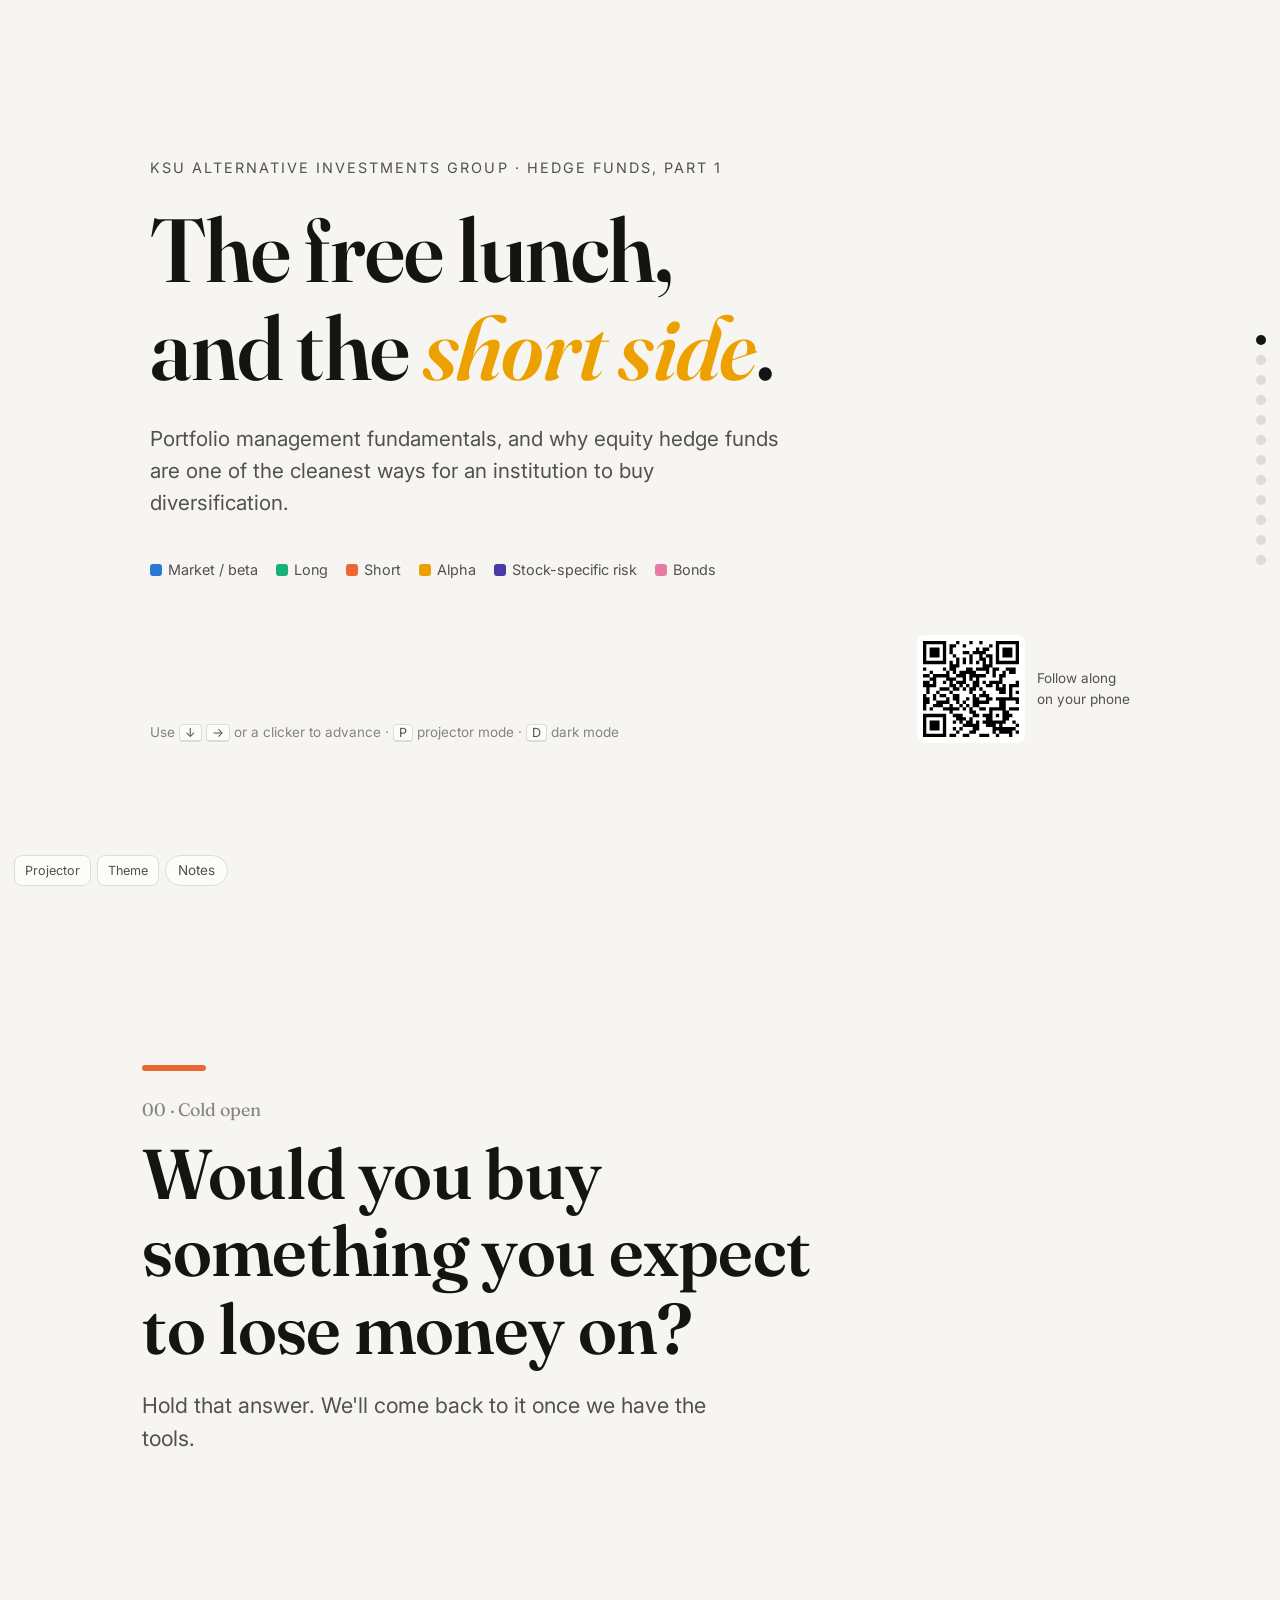
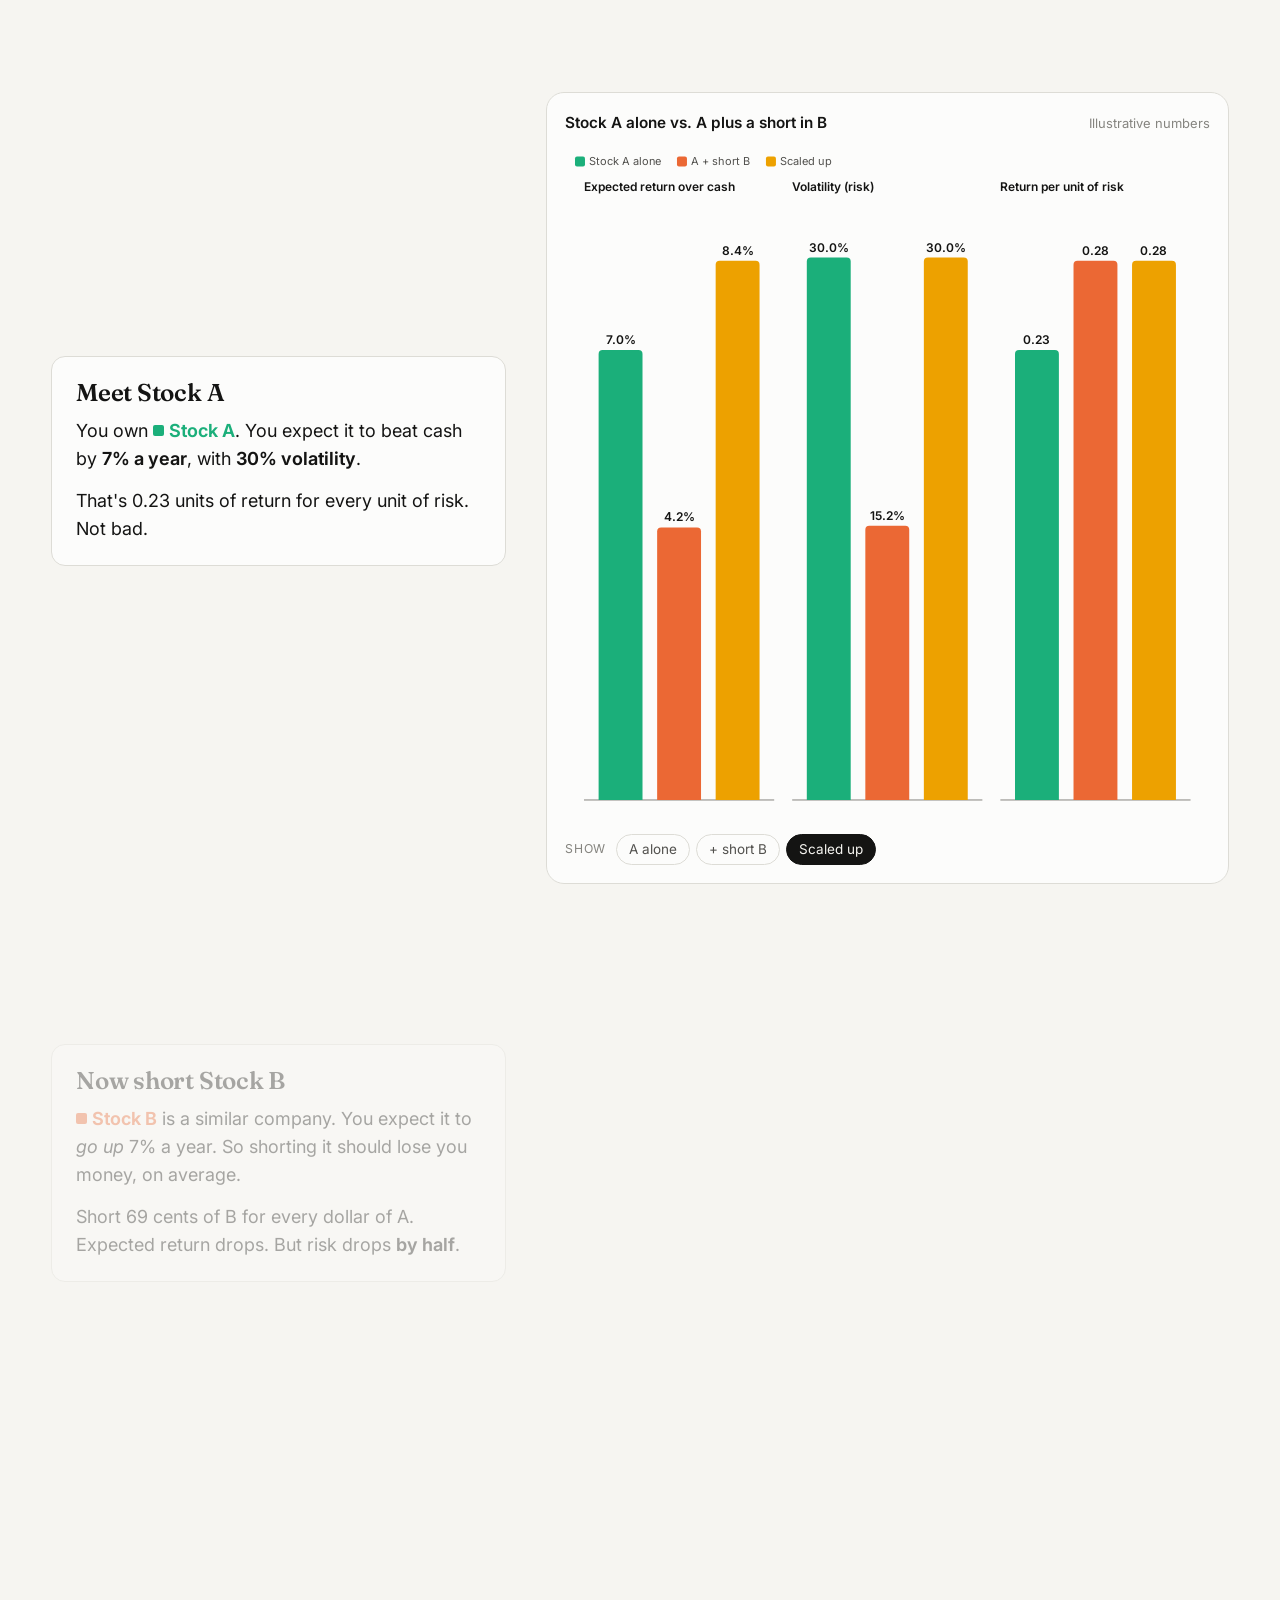
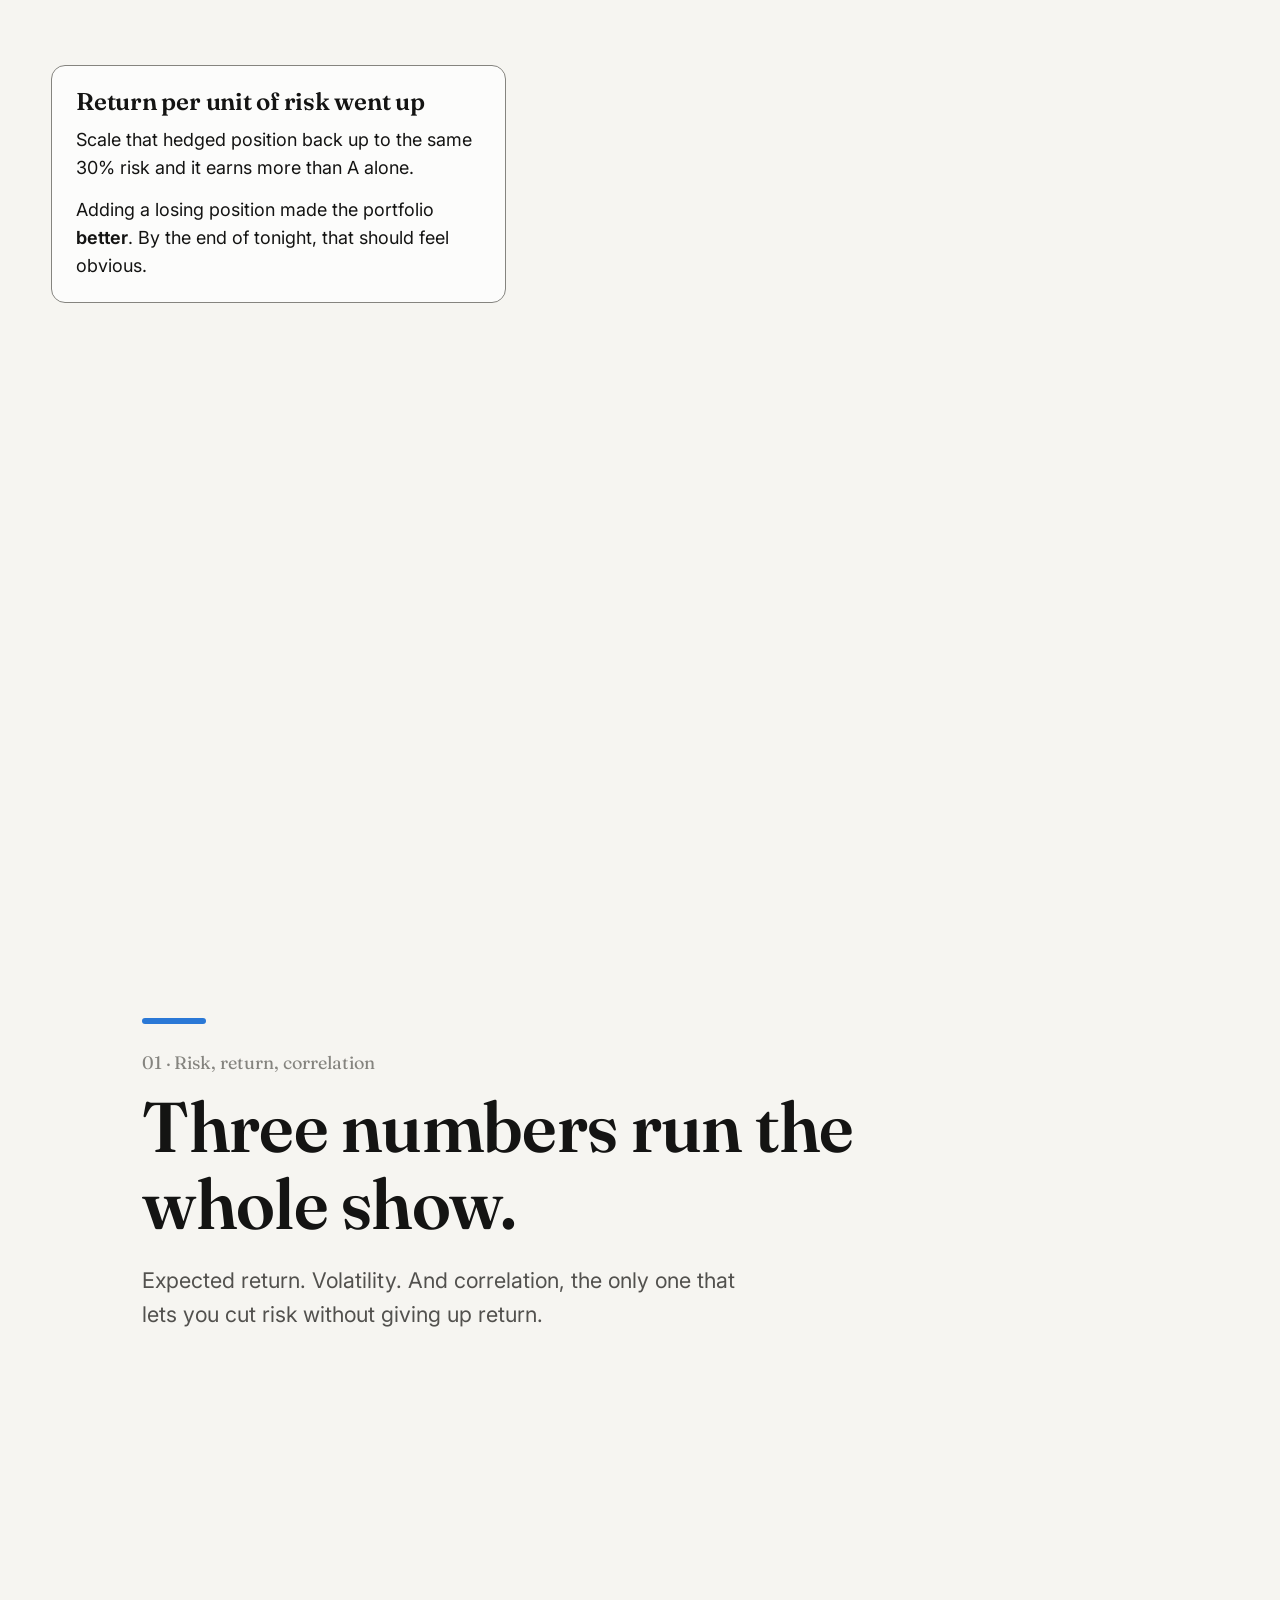
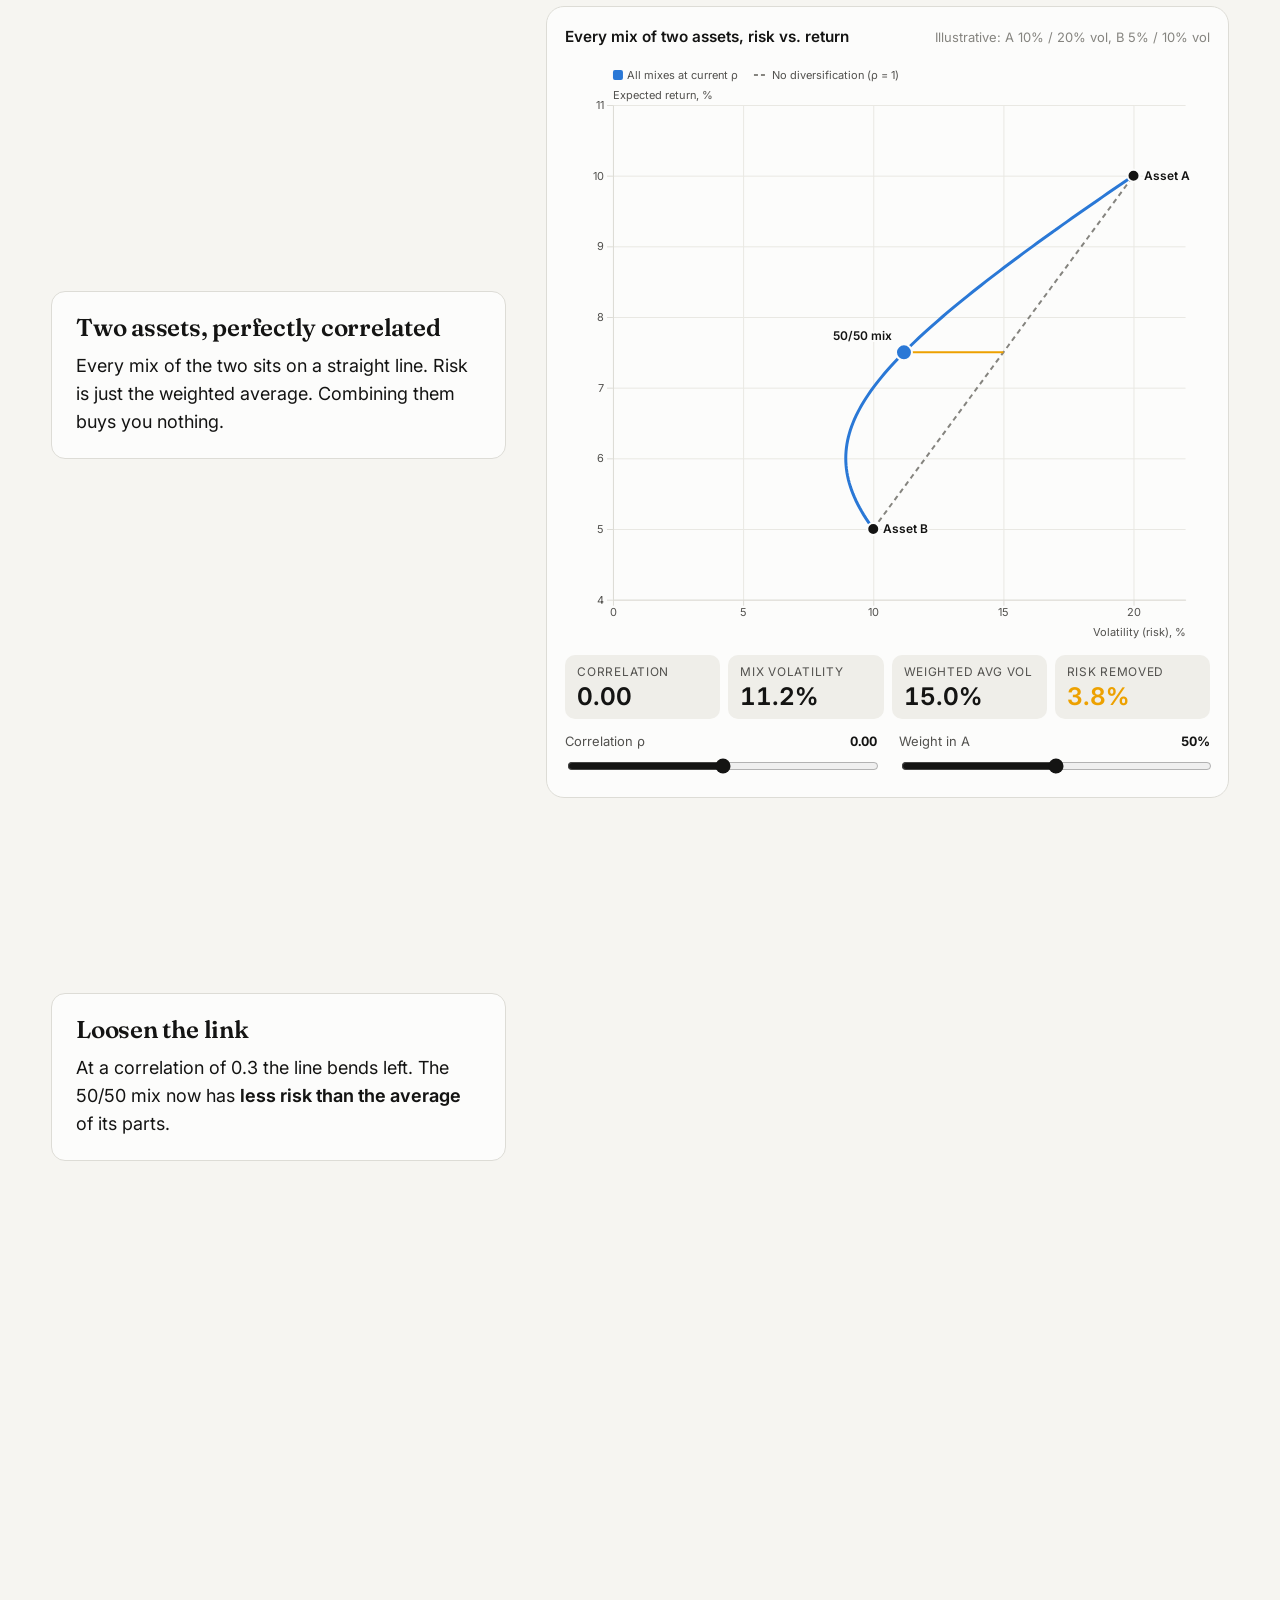
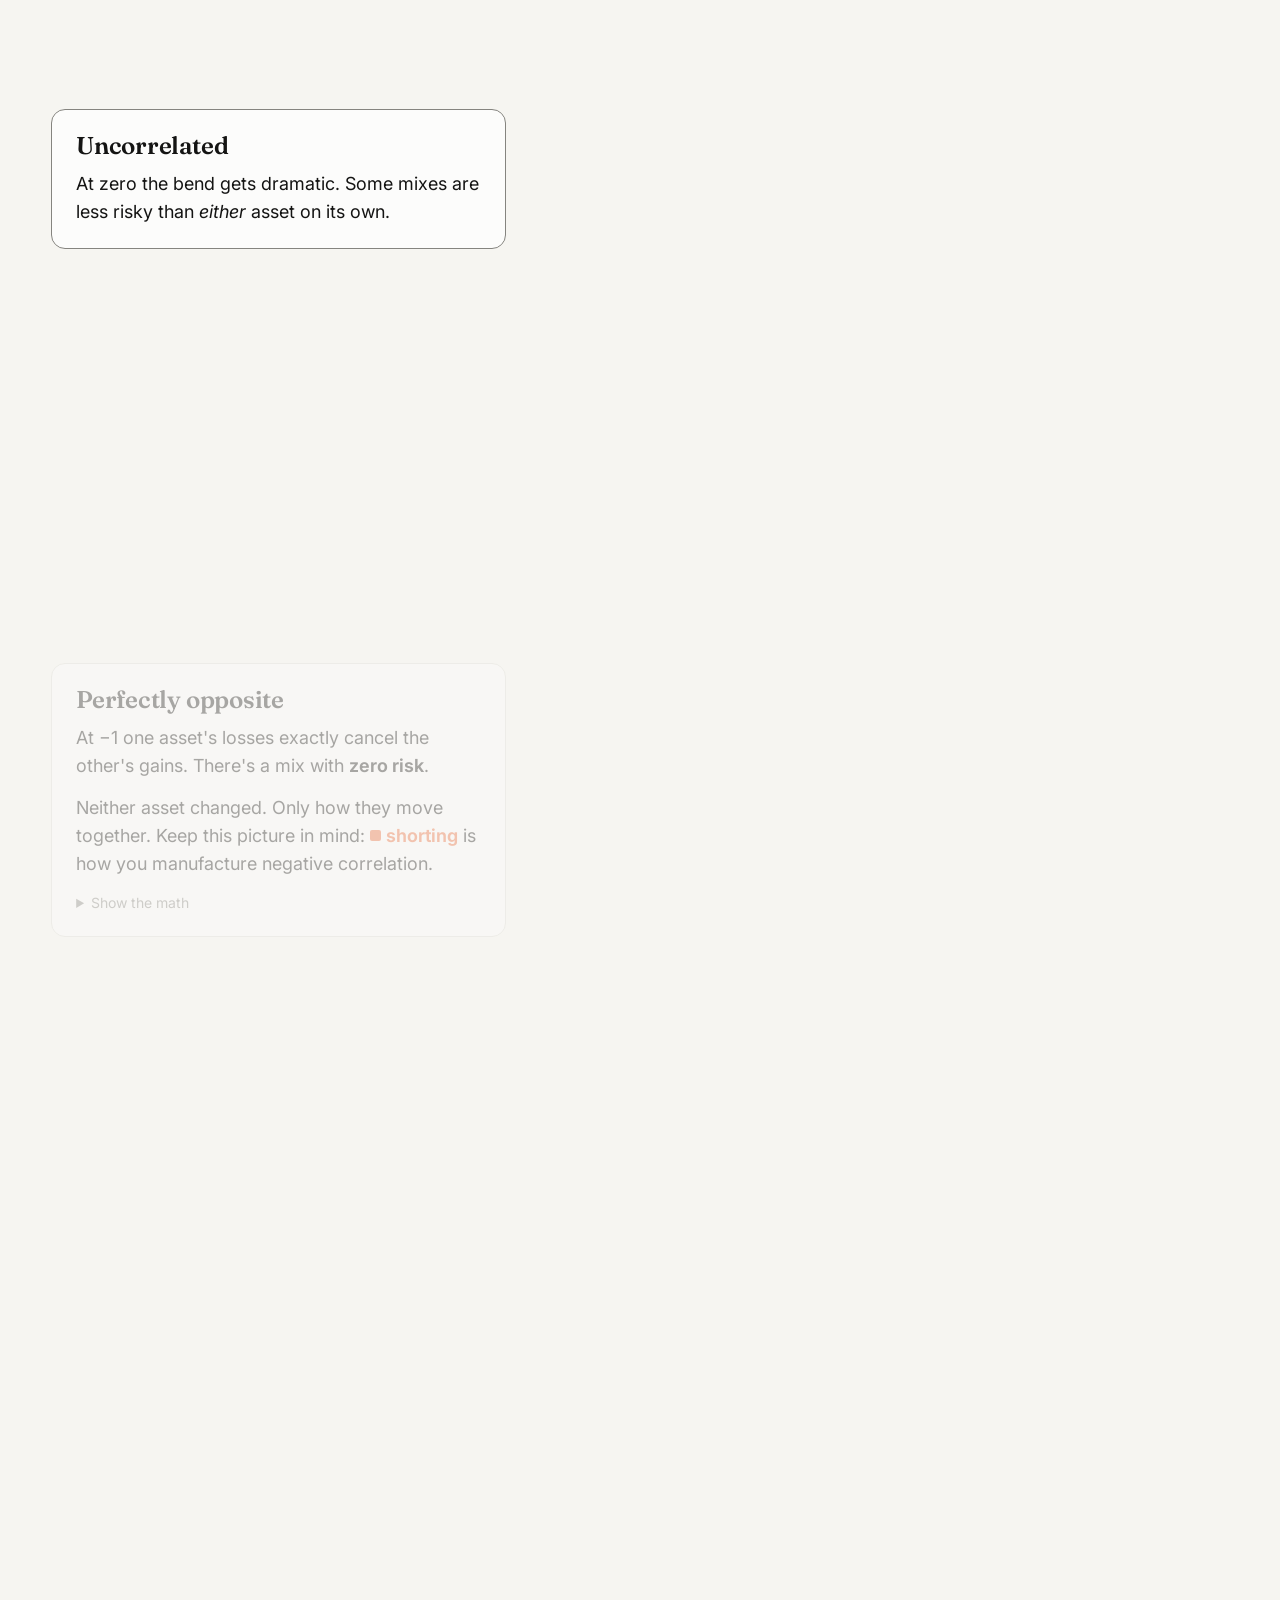
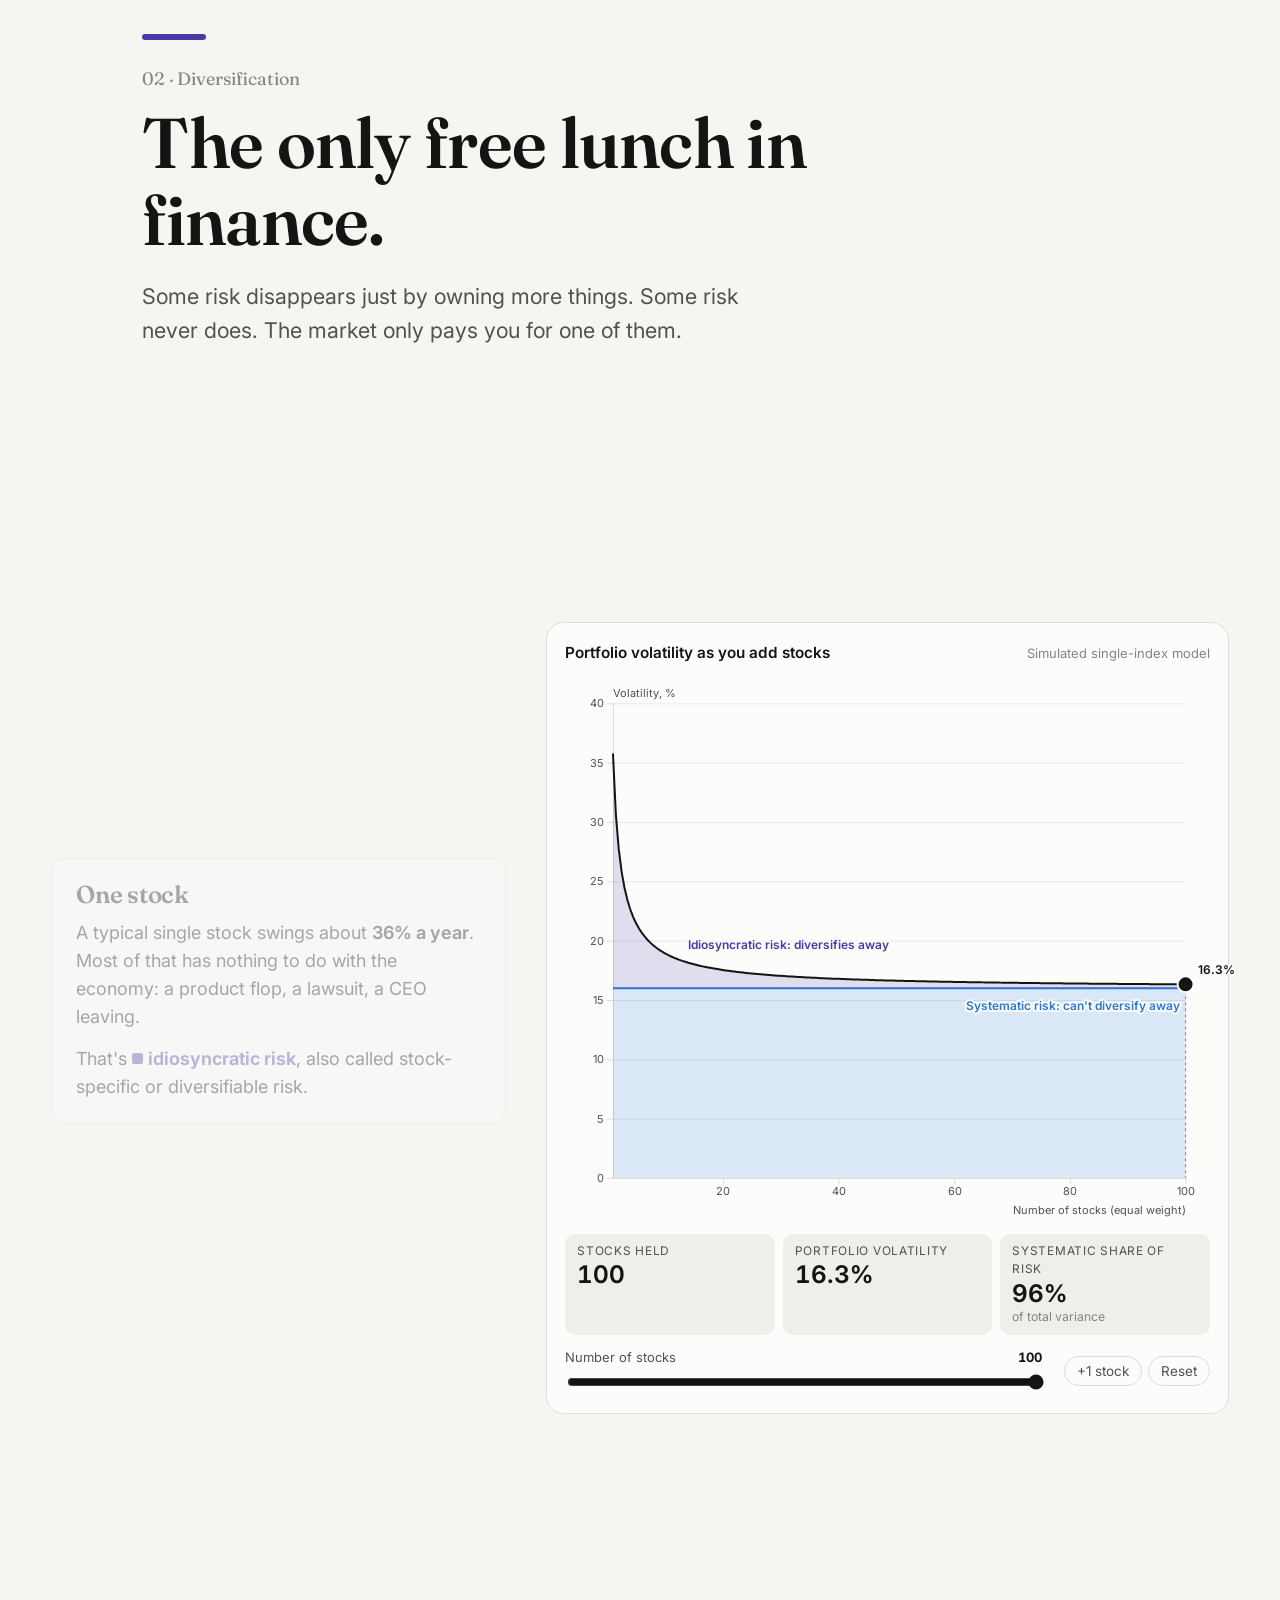
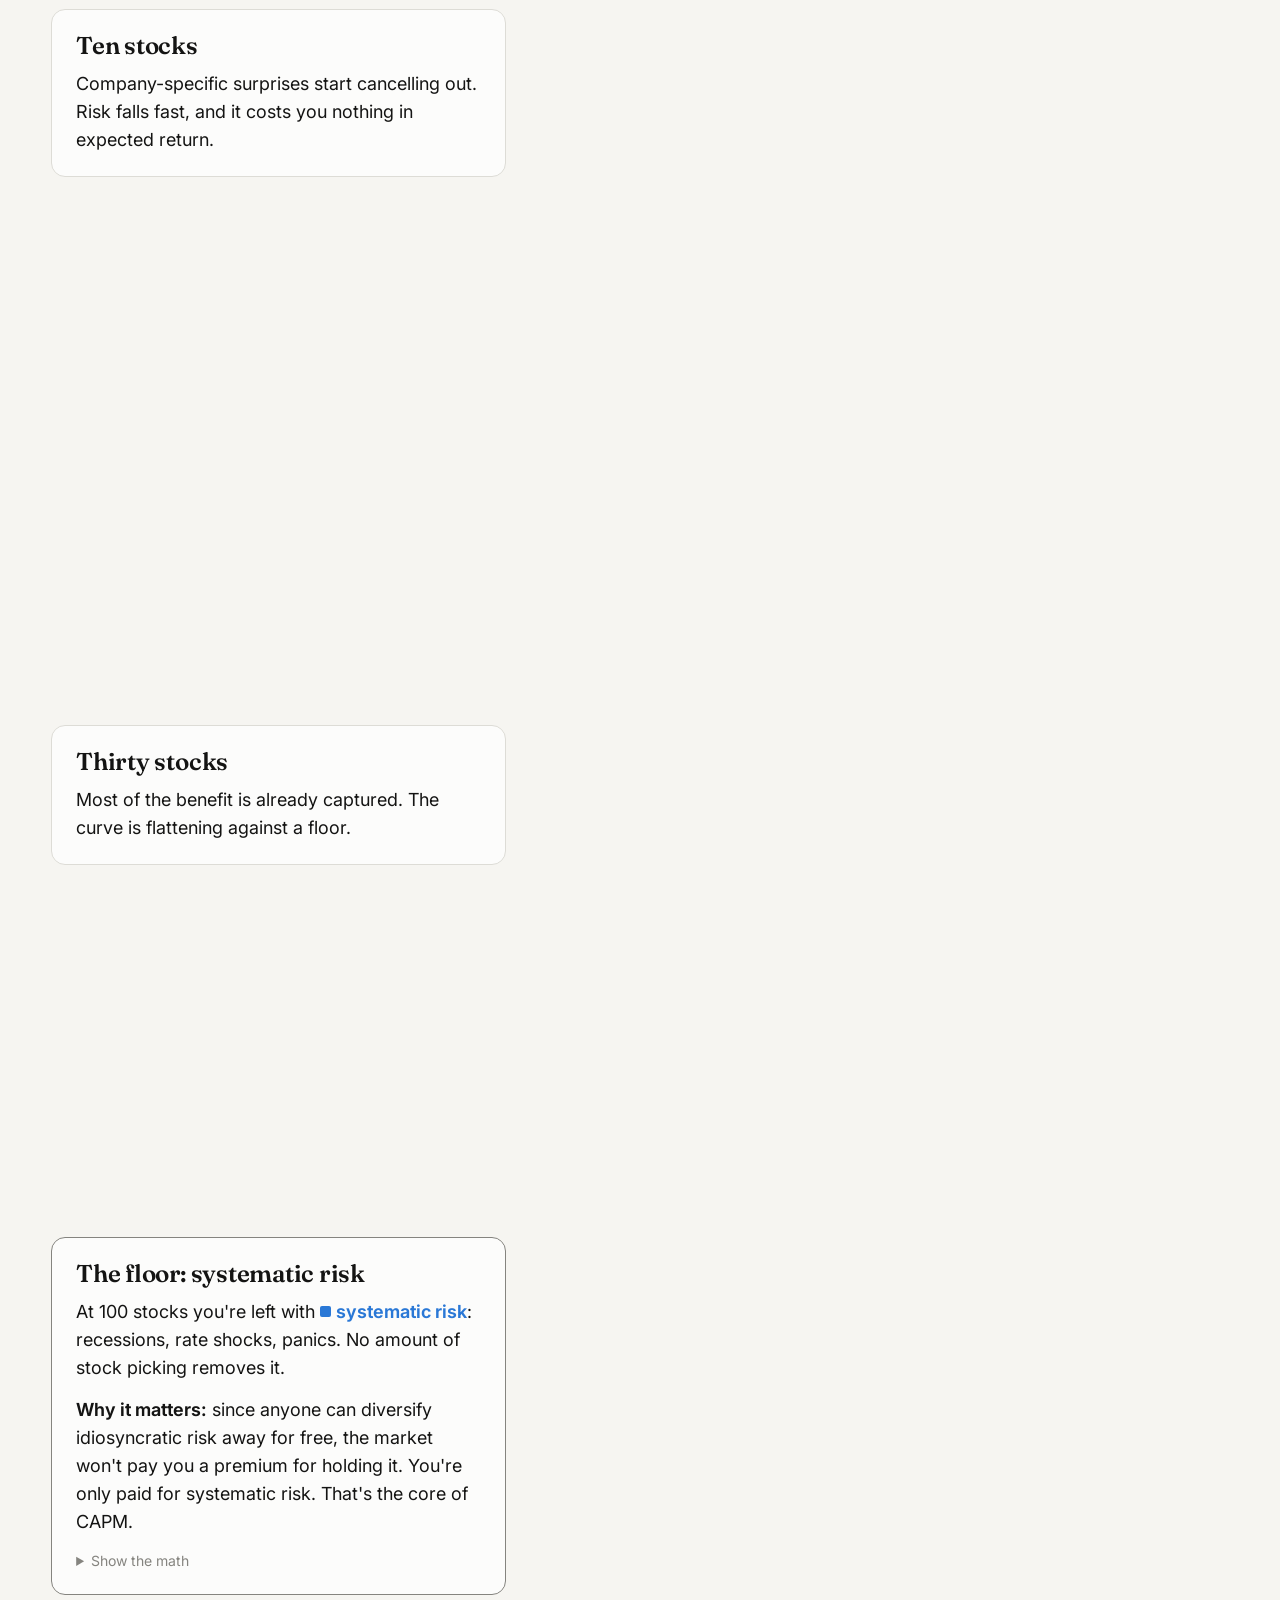
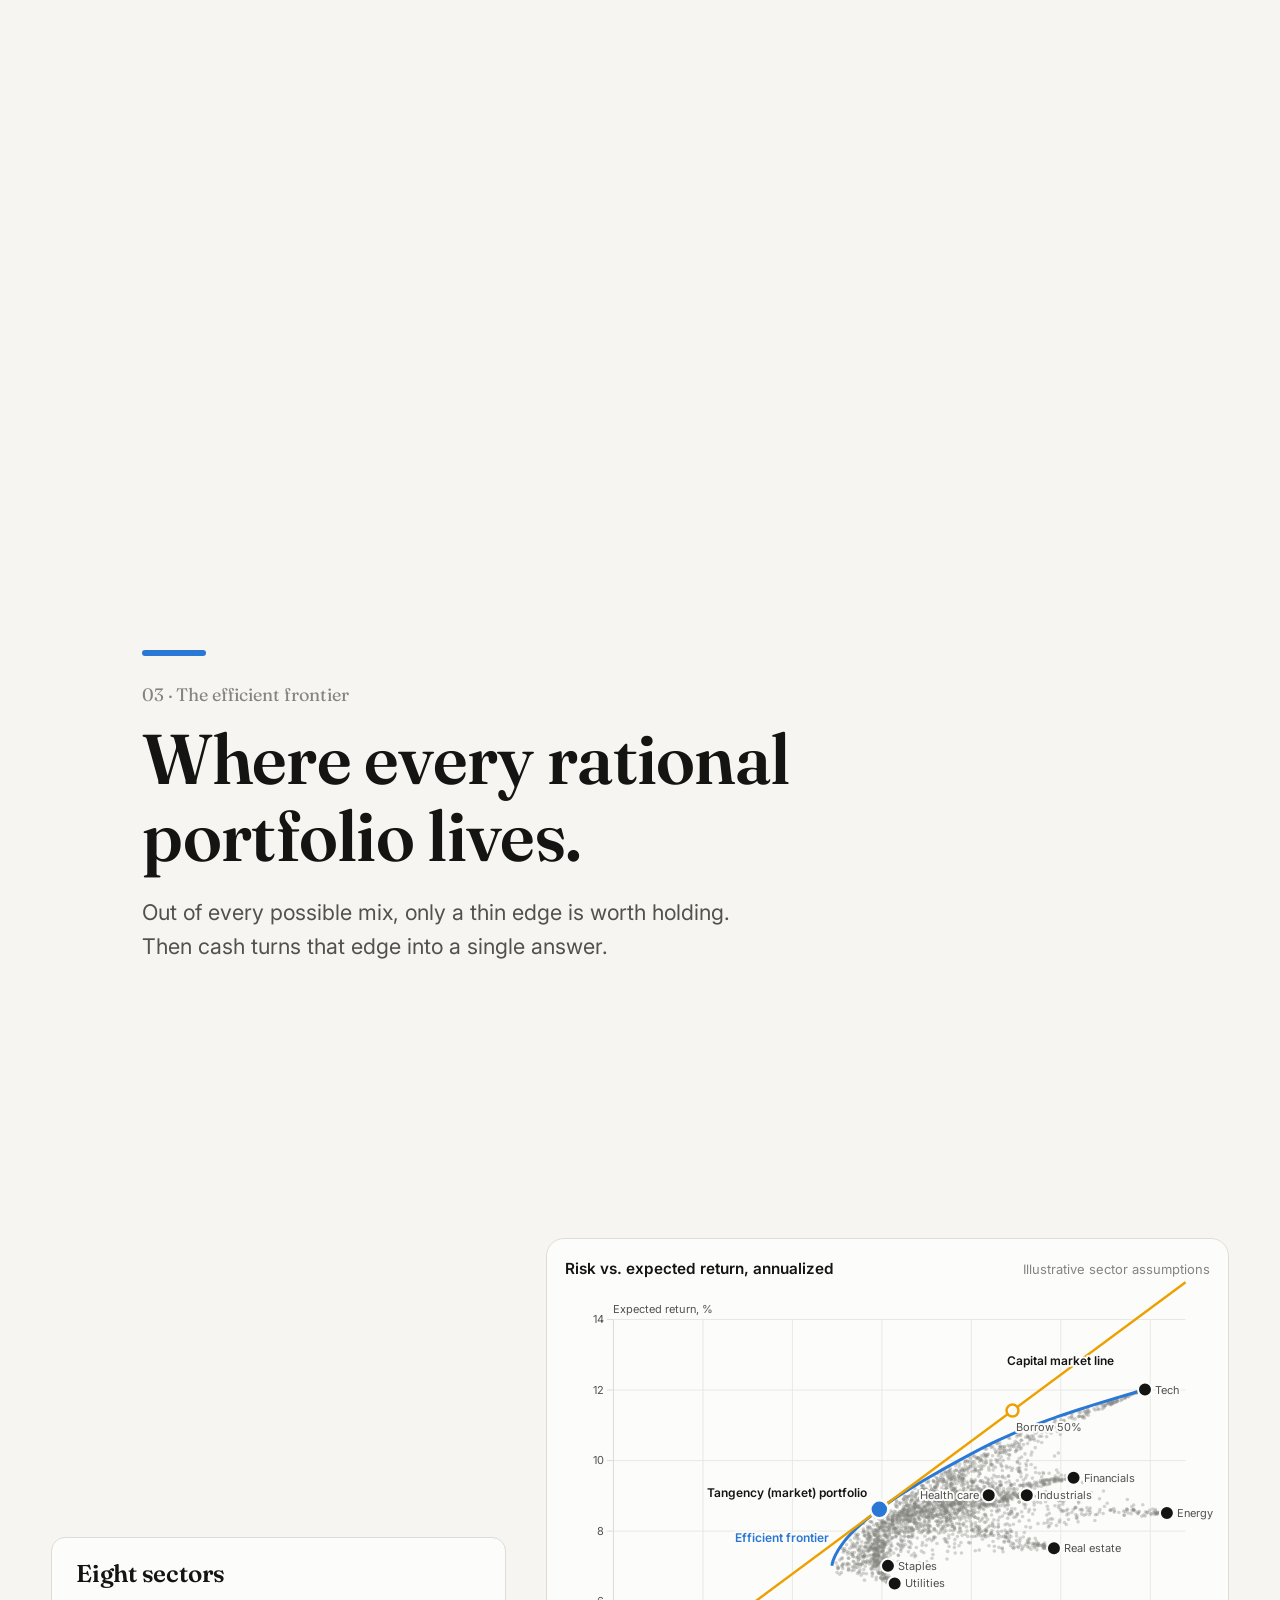
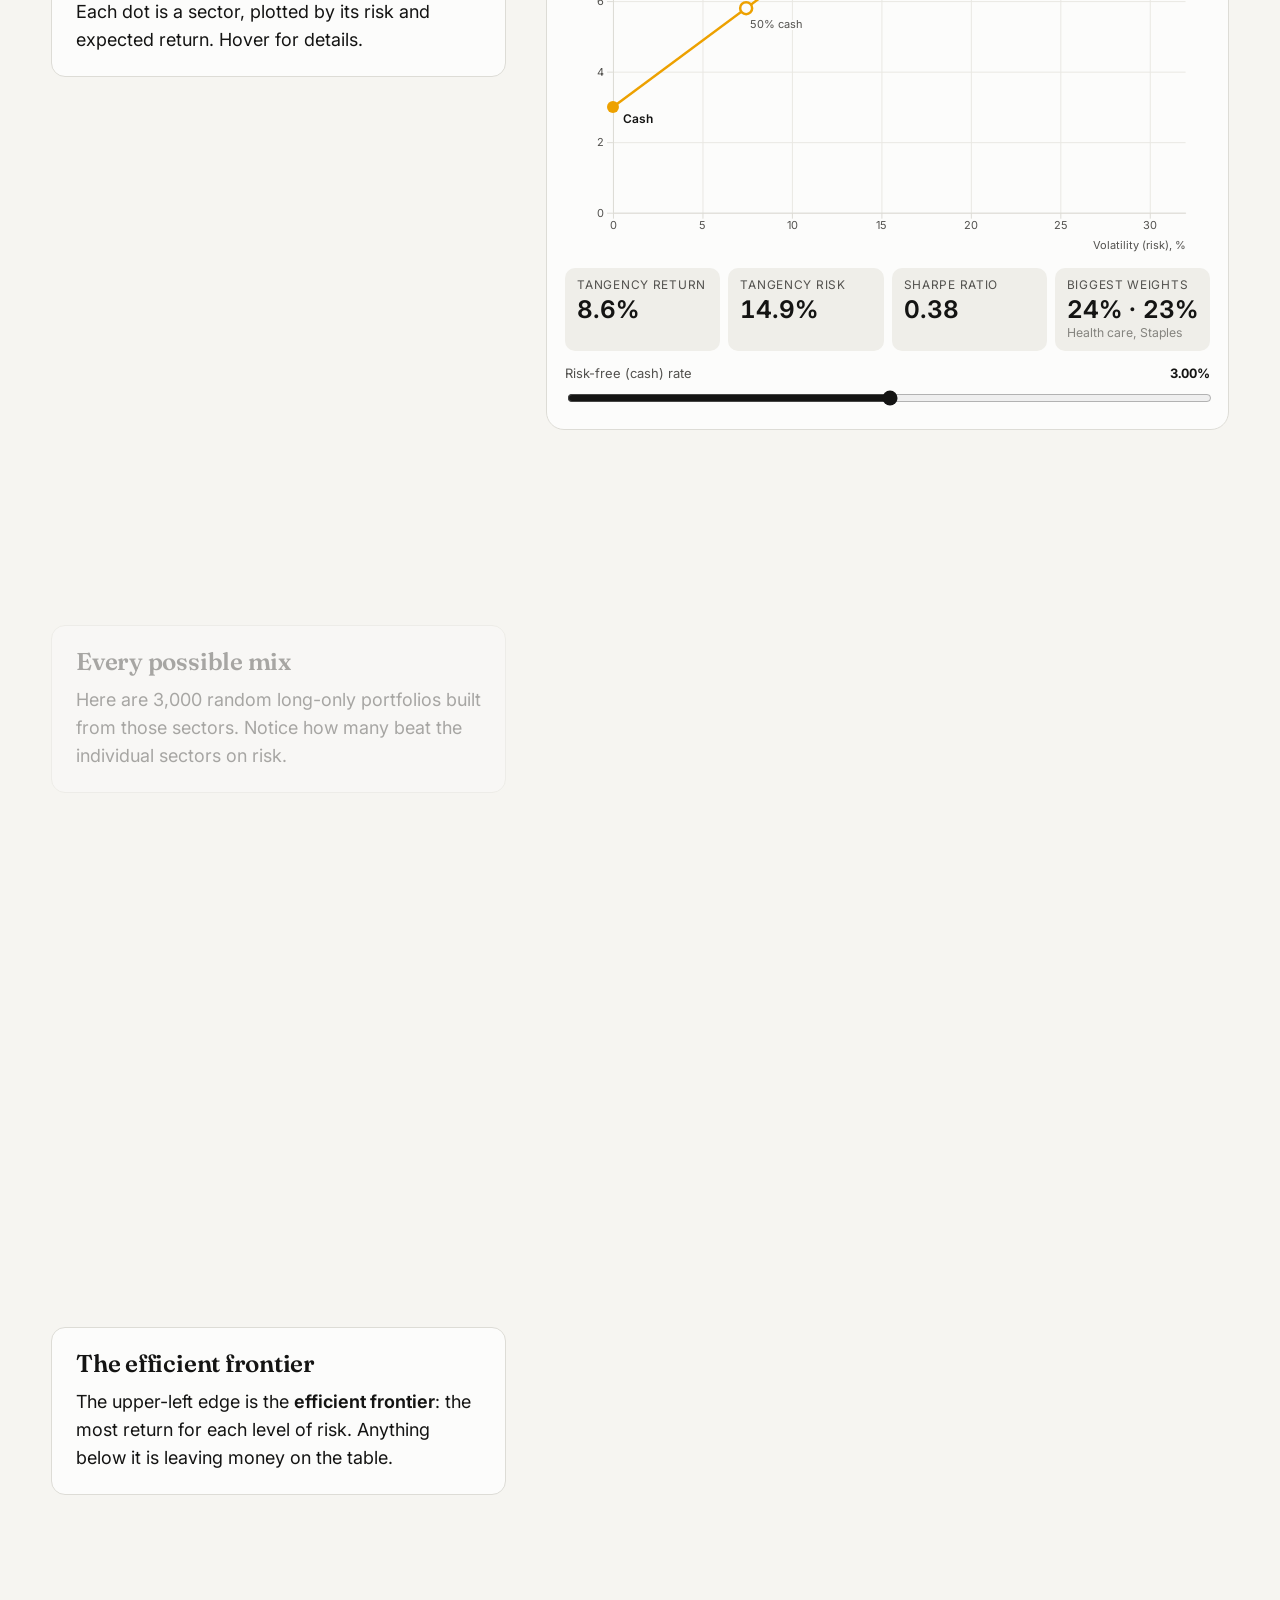
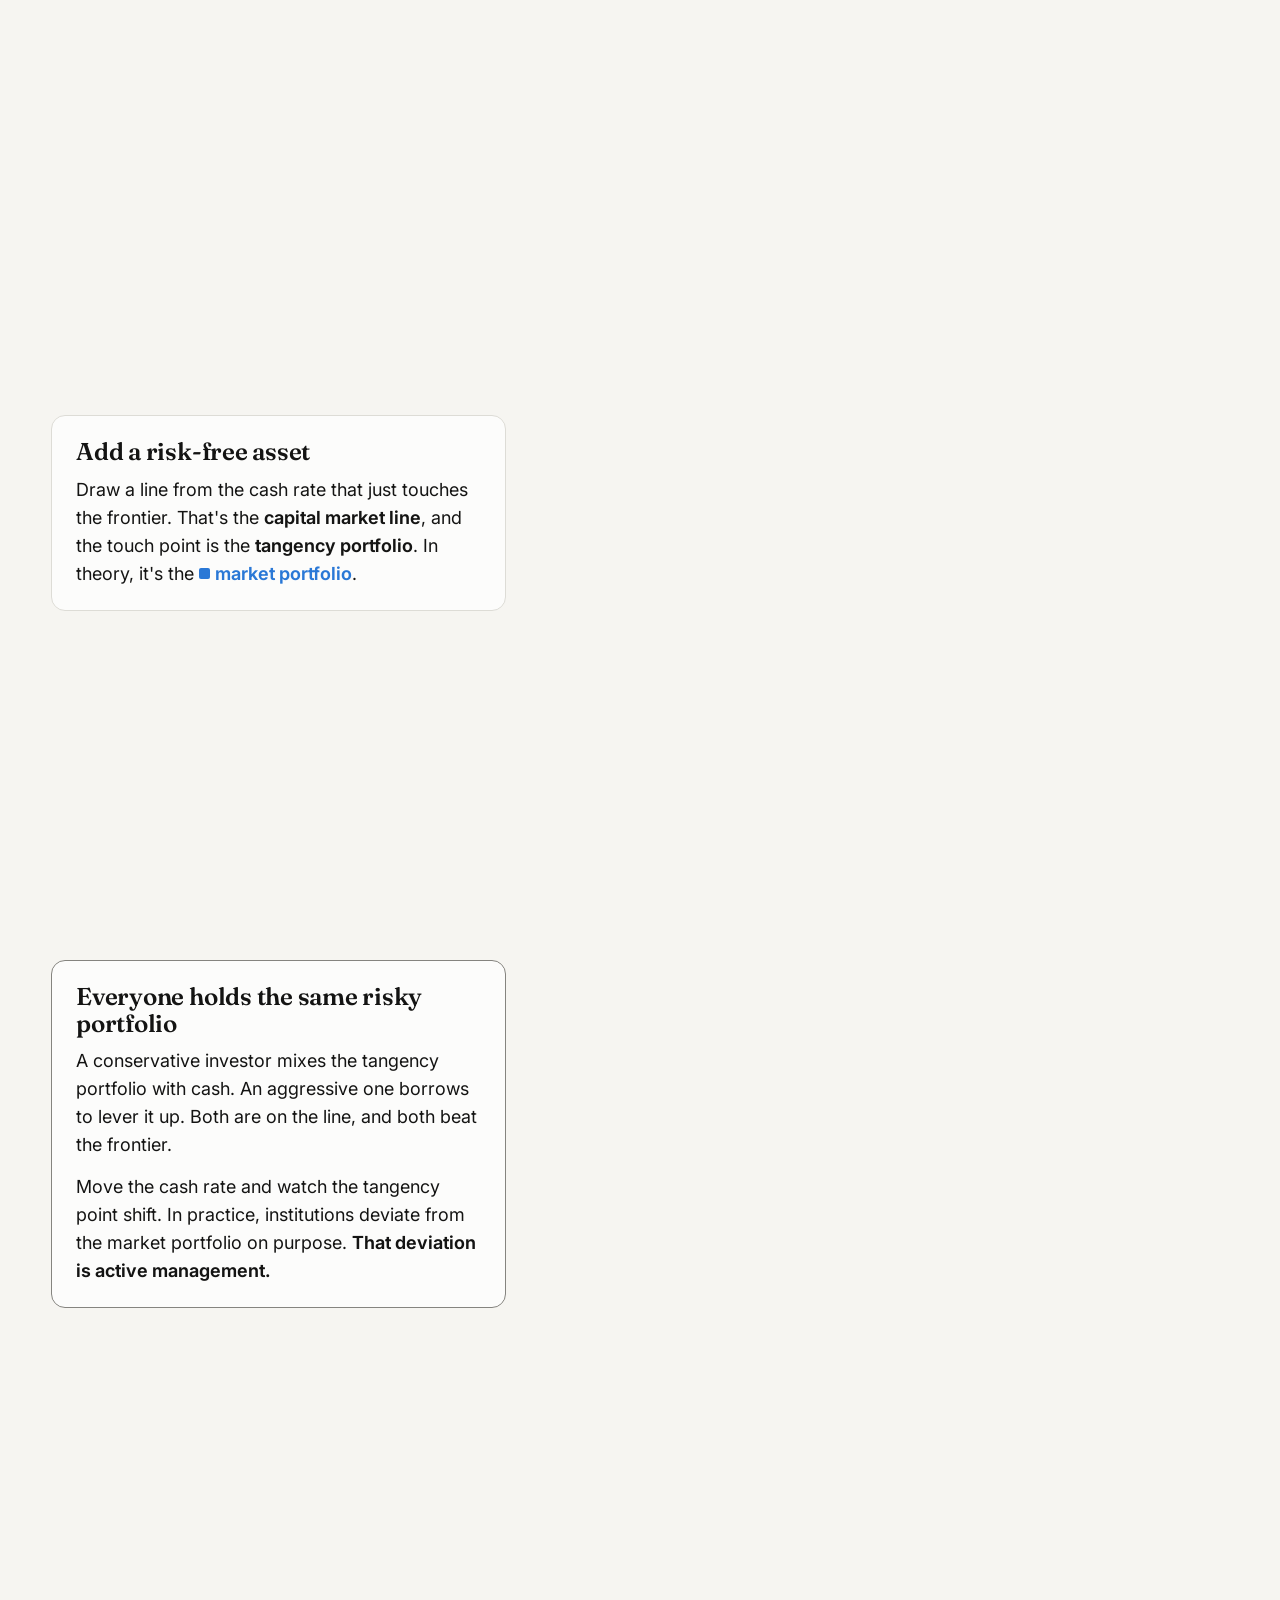
==== index.html @ d23f6d5d "Interactive hedge fund talk site: portfolio theory to equity strategies Scroll-through site with ten" ====
<!doctype html>
<html lang="en">
<head>
<meta charset="utf-8">
<meta name="viewport" content="width=device-width, initial-scale=1">
<title>The Free Lunch and the Short Side</title>
<meta name="description" content="Portfolio management fundamentals and equity hedge fund strategies, an interactive talk for the KSU Alternative Investments Group.">
<link rel="preconnect" href="https://fonts.googleapis.com">
<link rel="preconnect" href="https://fonts.gstatic.com" crossorigin>
<link href="https://fonts.googleapis.com/css2?family=Fraunces:ital,opsz,wght@0,9..144,500;0,9..144,600;1,9..144,500&family=Inter:wght@400;500;600;700&display=swap" rel="stylesheet">
<link rel="stylesheet" href="css/style.css">
</head>
<body>
<div id="progress"></div>
<nav id="dots" aria-label="Chapters"></nav>
<div id="toolbar">
  <button id="btn-big" title="Projector mode (P)">Projector</button>
  <button id="btn-theme" title="Light or dark (D)">Theme</button>
  <a class="btn" href="notes.html" target="_blank" style="text-decoration:none">Notes</a>
</div>

<!-- ============ 0. HERO ============ -->
<header class="hero stop" id="top" data-chapter="Start">
  <div class="hero-inner">
    <div class="kicker">KSU Alternative Investments Group · Hedge Funds, Part 1</div>
    <h1>The free lunch,<br>and the <em>short side</em>.</h1>
    <p class="sub">Portfolio management fundamentals, and why equity hedge funds are one of the cleanest ways for an institution to buy diversification.</p>
    <div class="legend-row" aria-label="Color key used throughout">
      <span><i style="background:var(--market)"></i>Market / beta</span>
      <span><i style="background:var(--long)"></i>Long</span>
      <span><i style="background:var(--short)"></i>Short</span>
      <span><i style="background:var(--alpha)"></i>Alpha</span>
      <span><i style="background:var(--idio)"></i>Stock-specific risk</span>
      <span><i style="background:var(--bonds)"></i>Bonds</span>
    </div>
    <div class="hero-foot">
      <div class="keys">Use <kbd>↓</kbd> <kbd>→</kbd> or a clicker to advance · <kbd>P</kbd> projector mode · <kbd>D</kbd> dark mode</div>
      <div class="qr"><div id="qrcode"></div><div>Follow along<br>on your phone</div></div>
    </div>
  </div>
</header>

<!-- ============ 1. THE PARADOX ============ -->
<section class="chapter" id="ch-hook" data-chapter="A paradox">
  <div class="chapter-head stop">
    <div class="bar" style="background:var(--short)"></div>
    <div class="num">00 · Cold open</div>
    <h2>Would you buy something you expect to lose money on?</h2>
    <p class="lede">Hold that answer. We'll come back to it once we have the tools.</p>
  </div>
  <div class="scrolly">
    <div class="steps">
      <div class="step stop" data-step="0"><div class="card">
        <h3>Meet Stock A</h3>
        <p>You own <span class="c-long sw">Stock A</span>. You expect it to beat cash by <strong>7% a year</strong>, with <strong>30% volatility</strong>.</p>
        <p>That's 0.23 units of return for every unit of risk. Not bad.</p>
      </div></div>
      <div class="step stop" data-step="1"><div class="card">
        <h3>Now short Stock B</h3>
        <p><span class="c-short sw">Stock B</span> is a similar company. You expect it to <em>go up</em> 7% a year. So shorting it should lose you money, on average.</p>
        <p>Short 69 cents of B for every dollar of A. Expected return drops. But risk drops <strong>by half</strong>.</p>
      </div></div>
      <div class="step stop" data-step="2"><div class="card">
        <h3>Return per unit of risk went up</h3>
        <p>Scale that hedged position back up to the same 30% risk and it earns more than A alone.</p>
        <p>Adding a losing position made the portfolio <strong>better</strong>. By the end of tonight, that should feel obvious.</p>
      </div></div>
    </div>
    <div class="figure" id="w-hook">
      <div class="fig-title"><span>Stock A alone vs. A plus a short in B</span><span class="src">Illustrative numbers</span></div>
      <div class="chart"></div>
      <div class="readouts"></div>
      <div class="controls"></div>
    </div>
  </div>
</section>

<!-- ============ 2. CORRELATION ============ -->
<section class="chapter" id="ch-corr" data-chapter="Correlation">
  <div class="chapter-head stop">
    <div class="bar" style="background:var(--market)"></div>
    <div class="num">01 · Risk, return, correlation</div>
    <h2>Three numbers run the whole show.</h2>
    <p class="lede">Expected return. Volatility. And correlation, the only one that lets you cut risk without giving up return.</p>
  </div>
  <div class="scrolly">
    <div class="steps">
      <div class="step stop" data-step="0"><div class="card">
        <h3>Two assets, perfectly correlated</h3>
        <p>Every mix of the two sits on a straight line. Risk is just the weighted average. Combining them buys you nothing.</p>
      </div></div>
      <div class="step stop" data-step="1"><div class="card">
        <h3>Loosen the link</h3>
        <p>At a correlation of 0.3 the line bends left. The 50/50 mix now has <strong>less risk than the average</strong> of its parts.</p>
      </div></div>
      <div class="step stop" data-step="2"><div class="card">
        <h3>Uncorrelated</h3>
        <p>At zero the bend gets dramatic. Some mixes are less risky than <em>either</em> asset on its own.</p>
      </div></div>
      <div class="step stop" data-step="3"><div class="card">
        <h3>Perfectly opposite</h3>
        <p>At −1 one asset's losses exactly cancel the other's gains. There's a mix with <strong>zero risk</strong>.</p>
        <p>Neither asset changed. Only how they move together. Keep this picture in mind: <span class="c-short sw">shorting</span> is how you manufacture negative correlation.</p>
        <details class="math"><summary>Show the math</summary><div class="eq">σp² = w²σA² + (1−w)²σB² + 2w(1−w)·ρ·σA·σB</div></details>
      </div></div>
    </div>
    <div class="figure" id="w-corr">
      <div class="fig-title"><span>Every mix of two assets, risk vs. return</span><span class="src">Illustrative: A 10% / 20% vol, B 5% / 10% vol</span></div>
      <div class="chart"></div>
      <div class="readouts"></div>
      <div class="controls"></div>
    </div>
  </div>
</section>

<!-- ============ 3. FREE LUNCH ============ -->
<section class="chapter" id="ch-lunch" data-chapter="Free lunch">
  <div class="chapter-head stop">
    <div class="bar" style="background:var(--idio)"></div>
    <div class="num">02 · Diversification</div>
    <h2>The only free lunch in finance.</h2>
    <p class="lede">Some risk disappears just by owning more things. Some risk never does. The market only pays you for one of them.</p>
  </div>
  <div class="scrolly">
    <div class="steps">
      <div class="step stop" data-step="0"><div class="card">
        <h3>One stock</h3>
        <p>A typical single stock swings about <strong>36% a year</strong>. Most of that has nothing to do with the economy: a product flop, a lawsuit, a CEO leaving.</p>
        <p>That's <span class="c-idio sw">idiosyncratic risk</span>, also called stock-specific or diversifiable risk.</p>
      </div></div>
      <div class="step stop" data-step="1"><div class="card">
        <h3>Ten stocks</h3>
        <p>Company-specific surprises start cancelling out. Risk falls fast, and it costs you nothing in expected return.</p>
      </div></div>
      <div class="step stop" data-step="2"><div class="card">
        <h3>Thirty stocks</h3>
        <p>Most of the benefit is already captured. The curve is flattening against a floor.</p>
      </div></div>
      <div class="step stop" data-step="3"><div class="card">
        <h3>The floor: systematic risk</h3>
        <p>At 100 stocks you're left with <span class="c-market sw">systematic risk</span>: recessions, rate shocks, panics. No amount of stock picking removes it.</p>
        <p><strong>Why it matters:</strong> since anyone can diversify idiosyncratic risk away for free, the market won't pay you a premium for holding it. You're only paid for systematic risk. That's the core of CAPM.</p>
        <details class="math"><summary>Show the math</summary><div class="eq">Equal-weight, N stocks, β = 1:
σp² = σm² + σε² / N
σm = 16%, σε = 32%</div></details>
      </div></div>
    </div>
    <div class="figure" id="w-lunch">
      <div class="fig-title"><span>Portfolio volatility as you add stocks</span><span class="src">Simulated single-index model</span></div>
      <div class="chart"></div>
      <div class="readouts"></div>
      <div class="controls"></div>
    </div>
  </div>
</section>

<!-- ============ 4. FRONTIER ============ -->
<section class="chapter" id="ch-frontier" data-chapter="Frontier">
  <div class="chapter-head stop">
    <div class="bar" style="background:var(--market)"></div>
    <div class="num">03 · The efficient frontier</div>
    <h2>Where every rational portfolio lives.</h2>
    <p class="lede">Out of every possible mix, only a thin edge is worth holding. Then cash turns that edge into a single answer.</p>
  </div>
  <div class="scrolly">
    <div class="steps">
      <div class="step stop" data-step="0"><div class="card">
        <h3>Eight sectors</h3>
        <p>Each dot is a sector, plotted by its risk and expected return. Hover for details.</p>
      </div></div>
      <div class="step stop" data-step="1"><div class="card">
        <h3>Every possible mix</h3>
        <p>Here are 3,000 random long-only portfolios built from those sectors. Notice how many beat the individual sectors on risk.</p>
      </div></div>
      <div class="step stop" data-step="2"><div class="card">
        <h3>The efficient frontier</h3>
        <p>The upper-left edge is the <strong>efficient frontier</strong>: the most return for each level of risk. Anything below it is leaving money on the table.</p>
      </div></div>
      <div class="step stop" data-step="3"><div class="card">
        <h3>Add a risk-free asset</h3>
        <p>Draw a line from the cash rate that just touches the frontier. That's the <strong>capital market line</strong>, and the touch point is the <strong>tangency portfolio</strong>. In theory, it's the <span class="c-market sw">market portfolio</span>.</p>
      </div></div>
      <div class="step stop" data-step="4"><div class="card">
        <h3>Everyone holds the same risky portfolio</h3>
        <p>A conservative investor mixes the tangency portfolio with cash. An aggressive one borrows to lever it up. Both are on the line, and both beat the frontier.</p>
        <p>Move the cash rate and watch the tangency point shift. In practice, institutions deviate from the market portfolio on purpose. <strong>That deviation is active management.</strong></p>
      </div></div>
    </div>
    <div class="figure" id="w-frontier">
      <div class="fig-title"><span>Risk vs. expected return, annualized</span><span class="src">Illustrative sector assumptions</span></div>
      <div class="chart"></div>
      <div class="readouts"></div>
      <div class="controls"></div>
    </div>
  </div>
</section>

<!-- ============ 5. ALPHA vs BETA ============ -->
<section class="chapter" id="ch-alpha" data-chapter="Alpha vs beta">
  <div class="chapter-head stop">
    <div class="bar" style="background:var(--alpha)"></div>
    <div class="num">04 · Risk-adjusted returns</div>
    <h2>Beta is cheap. Alpha is expensive.</h2>
    <p class="lede">Every return splits into what the market gave you and what skill added. Investors should only pay up for the second part.</p>
  </div>
  <div class="scrolly">
    <div class="steps">
      <div class="step stop" data-step="0"><div class="card">
        <h3>An index fund</h3>
        <p>Each dot is one month: market return across, fund return up. The slope is <span class="c-market sw">beta</span>. Where the line crosses zero is <span class="c-alpha sw">alpha</span>.</p>
        <p>An index fund is pure beta. It costs about <strong>0.03% a year</strong>.</p>
      </div></div>
      <div class="step stop" data-step="1"><div class="card">
        <h3>A closet indexer</h3>
        <p>Beta near 1, a sliver of alpha, more noise. If this fund charges hedge fund fees, you're paying 2-and-20 for something you could buy for 3 basis points.</p>
      </div></div>
      <div class="step stop" data-step="2"><div class="card">
        <h3>Leveraged beta</h3>
        <p>Great returns in a bull market, but no skill: beta of 1.5, alpha of zero. The <strong>Sharpe ratio</strong> looks fine. The <strong>Treynor ratio</strong> and <strong>Jensen's alpha</strong> catch it.</p>
      </div></div>
      <div class="step stop" data-step="3"><div class="card">
        <h3>Market neutral</h3>
        <p>Flat line, positive intercept. Returns barely depend on the market. This is what a hedge fund should be selling you: <span class="c-alpha sw">alpha</span> with the beta stripped out.</p>
        <p>The <strong>information ratio</strong> (alpha ÷ the noise around it) is how allocators score this kind of manager.</p>
        <details class="math"><summary>Show the math</summary><div class="eq">Rfund − rf = α + β(Rm − rf) + ε
Sharpe = (R − rf) / σ
Treynor = (R − rf) / β
Info ratio = α / σε</div></details>
      </div></div>
    </div>
    <div class="figure" id="w-alpha">
      <div class="fig-title"><span>Monthly fund return vs. market return (60 months)</span><span class="src">Simulated</span></div>
      <div class="chart"></div>
      <div class="readouts"></div>
      <div class="controls"></div>
    </div>
  </div>
</section>

<!-- ============ 6. ATTRIBUTION ============ -->
<section class="chapter" id="ch-attr" data-chapter="Allocation vs selection">
  <div class="chapter-head stop">
    <div class="bar" style="background:var(--long)"></div>
    <div class="num">05 · Allocation vs. selection</div>
    <h2>Did you pick the right rooms, or the right furniture?</h2>
    <p class="lede">Brinson attribution splits a manager's outperformance into where they put the money and what they bought once they got there.</p>
  </div>
  <div class="scrolly">
    <div class="steps">
      <div class="step stop" data-step="0"><div class="card">
        <h3>The pure allocator</h3>
        <p>This manager owns exactly the benchmark's stocks in each sector, but <strong>overweights Tech</strong> and <strong>underweights Energy</strong>. All the excess return is an <span class="c-market sw">allocation effect</span>.</p>
      </div></div>
      <div class="step stop" data-step="1"><div class="card">
        <h3>The pure stock picker</h3>
        <p>Same sector weights as the benchmark, but better stocks inside each sector. All the excess return is a <span class="c-alpha sw">selection effect</span>.</p>
      </div></div>
      <div class="step stop" data-step="2"><div class="card">
        <h3>How institutions use this</h3>
        <p>Pensions and endowments mostly make <strong>allocation</strong> decisions. Brinson, Hood and Beebower (1986) found allocation policy explained most of the <em>variation over time</em> in pension returns. (It's often misquoted as "90% of returns".)</p>
        <p>They hire managers to deliver <strong>selection</strong>. A hedged equity fund is a pure selection bet: the allocation to the market has been stripped out.</p>
        <p>Edit the table and try it yourself.</p>
        <details class="math"><summary>Show the math</summary><div class="eq">Allocation = (wp − wb)(rb − Rb)
Selection = wb(rp − rb)
Interaction = (wp − wb)(rp − rb)</div></details>
      </div></div>
    </div>
    <div class="figure" id="w-attr">
      <div class="fig-title"><span>Excess return, decomposed by sector</span><span class="src">Illustrative one-year example</span></div>
      <div class="chart"></div>
      <div class="controls"></div>
    </div>
  </div>
</section>

<!-- ============ 7. THE PROBLEM ============ -->
<section class="chapter" id="ch-problem" data-chapter="The 60/40 problem">
  <div class="chapter-head stop">
    <div class="bar" style="background:var(--bonds)"></div>
    <div class="num">06 · The institutional problem</div>
    <h2>60/40 isn't as diversified as it looks.</h2>
    <p class="lede">The classic portfolio has two asset classes, but only one of them really drives the risk. And sometimes the other one doesn't help.</p>
  </div>
  <div class="scrolly">
    <div class="steps">
      <div class="step stop" data-step="0"><div class="card">
        <h3>Dollars aren't risk</h3>
        <p>60% of the money is in stocks. But stocks are so much more volatile than bonds that they drive <strong>about 94% of the portfolio's risk</strong>.</p>
        <p>A 60/40 portfolio is really an equity bet with a cushion.</p>
      </div></div>
      <div class="step stop" data-step="1"><div class="card">
        <h3>When bonds work: 2008</h3>
        <p>Stocks fell 37%. Bonds <em>rose</em> 5%. The cushion did its job.</p>
      </div></div>
      <div class="step stop" data-step="2"><div class="card">
        <h3>When they don't: 2022</h3>
        <p>Inflation hit both at once. The S&amp;P 500 fell 18% and the bond index fell 13%. A 60/40 portfolio lost about <strong>16%</strong>.</p>
        <p>The diversifier stopped diversifying. Institutions want return streams that don't depend on the stock market going up <em>or</em> on bonds behaving.</p>
      </div></div>
    </div>
    <div class="figure" id="w-problem">
      <div class="fig-title"><span id="problem-title">Share of a 60/40 portfolio</span><span class="src" id="problem-src">Assumes 16% stock vol, 6% bond vol, zero correlation</span></div>
      <div class="chart"></div>
      <div class="readouts"></div>
    </div>
  </div>
</section>

<!-- ============ 8. SHORTING ============ -->
<section class="chapter" id="ch-short" data-chapter="Shorting flips it">
  <div class="chapter-head stop">
    <div class="bar" style="background:var(--short)"></div>
    <div class="num">07 · The bridge</div>
    <h2>Shorting flips the sign.</h2>
    <p class="lede">We keep looking for assets with low correlation. The easiest way to get one is to take something you already understand and short it.</p>
  </div>
  <div class="scrolly">
    <div class="steps">
      <div class="step stop" data-step="0"><div class="card">
        <h3>A stock, long</h3>
        <p>Each dot is a month. This stock has a beta of about 1.2 and moves with the market.</p>
      </div></div>
      <div class="step stop" data-step="1"><div class="card">
        <h3>The same stock, short</h3>
        <p>A short position earns the <em>negative</em> of the stock's return. Every dot flips. Beta becomes −1.2, and the correlation flips sign too.</p>
        <p>You just created a negatively correlated asset out of thin air.</p>
      </div></div>
      <div class="step stop" data-step="2"><div class="card">
        <h3>The catch</h3>
        <p>On its own, a short has a <strong>negative expected return</strong>, because stocks drift up over time. You also pay to borrow the shares, and losses are theoretically unlimited (remember GameStop in January 2021).</p>
        <p>So the short isn't the product. <strong>The spread between a long and a short is.</strong></p>
      </div></div>
      <div class="step stop" data-step="3"><div class="card">
        <h3>Pair it</h3>
        <p>Hold <span class="c-long sw">$100 of a stock you like</span> (beta 1.3) and short <span class="c-short sw">a stock you don't</span> (beta 1.0). Slide the short size.</p>
        <p>At $130 short, the market exposure is gone. What's left is the gap between your two picks: your <span class="c-alpha sw">alpha</span>.</p>
      </div></div>
      <div class="step stop" data-step="4"><div class="card">
        <h3>Back to the paradox</h3>
        <p>This is the cold open. The short loses money on its own, but it cancels risk you weren't being paid for. That's why adding it raises return per unit of risk.</p>
        <p>Hedge funds take this idea and run it across hundreds of positions.</p>
      </div></div>
    </div>
    <div class="figure" id="w-short">
      <div class="fig-title"><span id="short-title">Monthly position return vs. market return</span><span class="src">Simulated</span></div>
      <div class="chart"></div>
      <div class="readouts"></div>
      <div class="controls"></div>
    </div>
  </div>
</section>

<!-- ============ 9. STRATEGIES ============ -->
<section class="chapter" id="ch-strat" data-chapter="Equity strategies">
  <div class="chapter-head stop">
    <div class="bar" style="background:var(--long)"></div>
    <div class="num">08 · Equity hedge strategies</div>
    <h2>One dial: how much market do you keep?</h2>
    <p class="lede">Long-only, 130/30, long/short, market neutral, short-biased. They're not five different things. They're five settings on the same dial.</p>
  </div>
  <div class="scrolly">
    <div class="steps">
      <div class="step stop" data-step="0"><div class="card">
        <h3>Long-only</h3>
        <p>100% long, nothing short. <strong>Gross</strong> exposure (long + short) is 100%, and so is <strong>net</strong> (long − short). Your result is mostly the market.</p>
      </div></div>
      <div class="step stop" data-step="1"><div class="card">
        <h3>130/30</h3>
        <p>Short 30% and use the cash to buy 30% more longs. Net is still 100%, so it behaves like the market, but gross is 160%. You have more room to express views, including negative ones.</p>
      </div></div>
      <div class="step stop" data-step="2"><div class="card">
        <h3>Long-biased long/short</h3>
        <p>The classic equity hedge fund: 120% long, 60% short. Net around 60%. You keep some market upside, cushion the downside, and earn alpha on both sides.</p>
        <p>Try the market scenarios on the right.</p>
      </div></div>
      <div class="step stop" data-step="3"><div class="card">
        <h3>Equity market neutral</h3>
        <p>Size the book so <strong>beta-adjusted</strong> net is zero. Long 100% at beta 1.1, short 110% at beta 1.0. The market can crash and the P&amp;L barely moves. Returns are almost entirely <span class="c-alpha sw">alpha</span>.</p>
        <p>Quant shops go further and neutralize sectors and factors like value, size and momentum.</p>
      </div></div>
      <div class="step stop" data-step="4"><div class="card">
        <h3>Short-biased</h3>
        <p>More short than long. These funds make money when the market falls, and they're rare because they fight the market's long-term upward drift.</p>
      </div></div>
      <div class="step stop" data-step="5"><div class="card">
        <h3>Dollar-neutral isn't market-neutral</h3>
        <p>A pairs trade: long $10M of Booking, short $10M of Expedia. If Expedia has the higher beta, a sector rally <em>hurts</em> you even when your call is right.</p>
        <p>Short only enough Expedia to match betas and the line goes flat. You earn the spread whatever the sector does.</p>
        <p class="note">Betas and alphas here are illustrative, not estimates for the real companies.</p>
      </div></div>
    </div>
    <div class="figure" id="w-strat">
      <div class="fig-title"><span id="strat-title">Build a book</span><span class="src" id="strat-src">Longs: beta 1.1, +4% alpha · Shorts: beta 1.0, underperform by 2%</span></div>
      <div class="spectrum" id="strat-spectrum"></div>
      <div class="chart"></div>
      <div class="readouts"></div>
      <div class="controls"></div>
    </div>
  </div>
</section>

<!-- ============ 10. ALLOCATOR ============ -->
<section class="chapter" id="ch-alloc" data-chapter="The allocator's view">
  <div class="chapter-head stop">
    <div class="bar" style="background:var(--alpha)"></div>
    <div class="num">09 · The allocator's view</div>
    <h2>You're on the investment committee now.</h2>
    <p class="lede">Two questions decide whether a hedge fund earns a spot: what's left after fees, and what it does to the whole portfolio.</p>
  </div>
  <div class="scrolly">
    <div class="steps">
      <div class="step stop" data-step="0"><div class="card">
        <h3>Classic 2-and-20</h3>
        <p>A market-neutral fund earns cash plus 6% of gross alpha. After a 2% management fee and 20% of profits, how much of that alpha reaches you?</p>
        <p>Less than half.</p>
      </div></div>
      <div class="step stop" data-step="1"><div class="card">
        <h3>Today's fees</h3>
        <p>Fees have compressed. Average terms are closer to 1.5 and 17 now, but the fee drag on alpha is still large. Allocators negotiate hard, and the best managers don't have to.</p>
        <p class="note">Average fee levels vary by source and year; check a current industry survey before quoting.</p>
      </div></div>
      <div class="step stop" data-step="2"><div class="card">
        <h3>Add a sleeve to 60/40</h3>
        <p>Take the net-of-fee fund (about 6% return, 6% volatility, almost no correlation to stocks) and carve a sleeve out of the 60/40.</p>
        <p>Drag the sleeve size. The portfolio moves up and to the left: better return per unit of risk.</p>
      </div></div>
      <div class="step stop" data-step="3"><div class="card">
        <h3>In a 2022-style regime</h3>
        <p>When stocks and bonds become positively correlated, the 60/40 gets riskier, and the uncorrelated sleeve matters <strong>even more</strong>.</p>
        <p>The questions an allocator asks: Am I paying for alpha or beta? What's the correlation to what I already own? What are the lockups and gates?</p>
      </div></div>
    </div>
    <div class="figure" id="w-alloc">
      <div class="fig-title"><span id="alloc-title">Where the gross return goes</span><span class="src" id="alloc-src">Cash rate 3%</span></div>
      <div class="chart"></div>
      <div class="readouts"></div>
      <div class="controls"></div>
    </div>
  </div>
</section>

<!-- ============ 11. CLOSE ============ -->
<section id="ch-close" data-chapter="Wrap-up">
  <div class="panel">
    <div class="num" style="font-family:var(--serif);color:var(--ink-3);margin-bottom:1rem">10 · Wrap-up</div>
    <p class="bigquote stop">You only get paid for risk you can't diversify away. So the most valuable thing you can add to a portfolio is a <mark>return stream that doesn't move with the one you already own.</mark> Equity hedge funds are a way to buy exactly that.</p>
    <div class="recap stop">
      <div><b>Correlation is the lever</b>Lower correlation cuts risk without cutting return.</div>
      <div><b>Free lunch, then a floor</b>Diversify away stock-specific risk. Systematic risk stays.</div>
      <div><b>Beta is cheap</b>Pay index fees for market exposure. Pay up only for alpha.</div>
      <div><b>Shorting flips the sign</b>Long/short lets you dial market exposure anywhere, including zero.</div>
      <div><b>Fees and fit decide</b>What's left after fees, and what it does to the whole portfolio.</div>
    </div>
    <div class="question stop">
      <div class="k">For discussion</div>
      <p style="font-size:1.2rem;margin:0">If you ran KSU's endowment, would you pay <strong>1.5 and 15</strong> for a market-neutral fund with a <strong>Sharpe of 0.8</strong> and a <strong>0.1 correlation</strong> to your portfolio? What would you need to see first?</p>
    </div>
    <p style="margin-top:3rem;color:var(--ink-2)">Next week: event-driven, macro and relative value.</p>
  </div>
</section>

<footer>KSU Alternative Investments Group · Simulated and illustrative data unless a source is noted · For education, not investment advice</footer>

<script src="js/vendor/d3.min.js"></script>
<script src="js/vendor/qrcode.js"></script>
<script src="js/core.js"></script>
<script src="js/widgets.js"></script>
</body>
</html>
---- css/style.css ----
/* ---------- Tokens ---------- */
:root {
  color-scheme: light;
  --bg: #f6f5f1;
  --surface: #fcfcfb;
  --surface-2: #efeee9;
  --ink: #141413;
  --ink-2: #52514e;
  --ink-3: #85847f;
  --line: #dddcd6;
  --grid: #e9e8e3;

  /* Semantic colors, used consistently across every chart */
  --market: #2a78d6;   /* systematic risk, beta, the market */
  --long: #1baf7a;     /* long positions */
  --short: #eb6834;    /* short positions */
  --alpha: #eda100;    /* alpha, skill, stock-specific return */
  --idio: #4a3aa7;     /* idiosyncratic (diversifiable) risk */
  --bonds: #e87ba4;    /* bonds */
  --neg: #e34948;

  --font: "Inter", system-ui, -apple-system, "Segoe UI", Roboto, sans-serif;
  --serif: "Fraunces", Georgia, "Times New Roman", serif;
  --base: 18px;
}
@media (prefers-color-scheme: dark) {
  :root:not([data-theme="light"]) {
    color-scheme: dark;
    --bg: #121211;
    --surface: #1a1a19;
    --surface-2: #232321;
    --ink: #f4f3ef;
    --ink-2: #c3c2b7;
    --ink-3: #8d8c85;
    --line: #353532;
    --grid: #2a2a28;
    --market: #3987e5;
    --long: #199e70;
    --short: #d95926;
    --alpha: #c98500;
    --idio: #9085e9;
    --bonds: #d55181;
    --neg: #e66767;
  }
}
:root[data-theme="dark"] {
  color-scheme: dark;
  --bg: #121211;
  --surface: #1a1a19;
  --surface-2: #232321;
  --ink: #f4f3ef;
  --ink-2: #c3c2b7;
  --ink-3: #8d8c85;
  --line: #353532;
  --grid: #2a2a28;
  --market: #3987e5;
  --long: #199e70;
  --short: #d95926;
  --alpha: #c98500;
  --idio: #9085e9;
  --bonds: #d55181;
  --neg: #e66767;
}
:root.big { --base: 22px; }

/* ---------- Base ---------- */
* { box-sizing: border-box; }
html { scroll-behavior: smooth; font-size: var(--base); }
body {
  margin: 0;
  background: var(--bg);
  color: var(--ink);
  font-family: var(--font);
  line-height: 1.55;
  -webkit-font-smoothing: antialiased;
}
h1, h2, h3 { font-family: var(--serif); font-weight: 600; letter-spacing: -0.01em; line-height: 1.1; margin: 0; }
p { margin: 0 0 0.8em; }
strong { font-weight: 650; }
a { color: var(--market); }
button { font: inherit; }

.c-market { color: var(--market); font-weight: 650; }
.c-long { color: var(--long); font-weight: 650; }
.c-short { color: var(--short); font-weight: 650; }
.c-alpha { color: var(--alpha); font-weight: 650; }
.c-idio { color: var(--idio); font-weight: 650; }
.c-bonds { color: var(--bonds); font-weight: 650; }
/* Colored words also carry a small swatch so meaning isn't color-alone */
.sw::before { content: ""; display: inline-block; width: 0.6em; height: 0.6em; border-radius: 2px; background: currentColor; margin-right: 0.3em; vertical-align: 0.05em; }

/* ---------- Chrome: progress, nav, toolbar ---------- */
#progress { position: fixed; top: 0; left: 0; height: 3px; width: 0; background: linear-gradient(90deg, var(--market), var(--long), var(--alpha), var(--short)); z-index: 50; }
#dots { position: fixed; right: 14px; top: 50%; transform: translateY(-50%); display: flex; flex-direction: column; gap: 10px; z-index: 40; }
#dots a { width: 10px; height: 10px; border-radius: 50%; background: var(--line); display: block; position: relative; }
#dots a.on { background: var(--ink); }
#dots a span { position: absolute; right: 18px; top: 50%; transform: translateY(-50%); white-space: nowrap; font-size: 0.7rem; color: var(--ink-2); background: var(--surface); border: 1px solid var(--line); padding: 2px 8px; border-radius: 6px; opacity: 0; pointer-events: none; transition: opacity .15s; }
#dots a:hover span { opacity: 1; }
#toolbar { position: fixed; left: 14px; bottom: 14px; display: flex; gap: 6px; z-index: 40; }
#toolbar button { background: var(--surface); color: var(--ink-2); border: 1px solid var(--line); border-radius: 8px; padding: 4px 10px; font-size: 0.7rem; cursor: pointer; }
#toolbar button:hover { color: var(--ink); }

/* ---------- Hero ---------- */
.hero { min-height: 100vh; display: grid; place-items: center; padding: 8vh 24px; position: relative; overflow: hidden; }
.hero-inner { max-width: 980px; width: 100%; }
.hero .kicker { font-size: 0.8rem; text-transform: uppercase; letter-spacing: 0.14em; color: var(--ink-2); margin-bottom: 1.2rem; }
.hero h1 { font-size: clamp(2.6rem, 7vw, 5.4rem); }
.hero h1 em { font-style: italic; color: var(--alpha); }
.hero .sub { font-size: 1.15rem; color: var(--ink-2); max-width: 640px; margin-top: 1.4rem; }
.hero .legend-row { display: flex; flex-wrap: wrap; gap: 8px 18px; margin-top: 2.2rem; font-size: 0.8rem; color: var(--ink-2); }
.hero .legend-row span { display: inline-flex; align-items: center; gap: 6px; }
.hero .legend-row i { width: 12px; height: 12px; border-radius: 3px; display: inline-block; }
.hero-foot { display: flex; align-items: flex-end; justify-content: space-between; gap: 24px; margin-top: 3rem; flex-wrap: wrap; }
.qr { display: flex; align-items: center; gap: 12px; font-size: 0.75rem; color: var(--ink-2); }
.qr #qrcode { background: #fff; padding: 6px; border-radius: 8px; line-height: 0; }
.qr #qrcode svg, .qr #qrcode img { width: 96px; height: 96px; }
.keys { font-size: 0.75rem; color: var(--ink-3); }
kbd { font-family: inherit; font-size: 0.7rem; border: 1px solid var(--line); border-bottom-width: 2px; border-radius: 4px; padding: 0 5px; background: var(--surface); color: var(--ink-2); }
.hero-bg { position: absolute; inset: 0; z-index: -1; opacity: 0.5; }

/* ---------- Chapter heads ---------- */
.chapter-head { min-height: 82vh; display: grid; align-content: center; padding: 10vh max(24px, 8vw); max-width: 1200px; margin: 0 auto; }
.chapter-head .num { font-family: var(--serif); font-size: 1rem; color: var(--ink-3); margin-bottom: 0.6rem; }
.chapter-head h2 { font-size: clamp(2.2rem, 5.5vw, 4.2rem); max-width: 16ch; }
.chapter-head .lede { font-size: 1.2rem; color: var(--ink-2); max-width: 46ch; margin-top: 1.2rem; }
.chapter-head .bar { width: 64px; height: 6px; border-radius: 3px; margin-bottom: 1.4rem; }

/* ---------- Scrollytelling ---------- */
.scrolly { display: grid; grid-template-columns: minmax(300px, 2fr) 3fr; gap: 40px; padding: 0 max(24px, 4vw) 10vh; max-width: 1500px; margin: 0 auto; }
.steps { padding: 8vh 0 30vh; }
.step { min-height: 78vh; display: flex; align-items: center; }
.step:last-child { min-height: 60vh; }
.step .card { background: var(--surface); border: 1px solid var(--line); border-radius: 14px; padding: 22px 24px; opacity: 0.35; transition: opacity .3s, border-color .3s; max-width: 520px; }
.step.is-active .card { opacity: 1; border-color: var(--ink-3); }
.step h3 { font-size: 1.35rem; margin-bottom: 0.6rem; }
.step p { font-size: 1rem; }
.step p:last-child { margin-bottom: 0; }
.step .note { font-size: 0.8rem; color: var(--ink-3); }

.figure { position: sticky; top: 6vh; height: 88vh; display: flex; flex-direction: column; gap: 12px; padding: 18px; background: var(--surface); border: 1px solid var(--line); border-radius: 18px; margin-top: 6vh; }
.fig-title { font-size: 0.85rem; font-weight: 600; color: var(--ink); display: flex; justify-content: space-between; gap: 12px; align-items: baseline; }
.fig-title .src { font-weight: 400; color: var(--ink-3); font-size: 0.72rem; text-align: right; }
.chart { flex: 1 1 auto; min-height: 0; position: relative; }
.chart svg { display: block; width: 100%; height: 100%; overflow: visible; }

/* ---------- Readouts (stat tiles) ---------- */
.readouts { display: grid; grid-template-columns: repeat(auto-fit, minmax(110px, 1fr)); gap: 8px; }
.tile { background: var(--surface-2); border-radius: 10px; padding: 8px 12px; }
.tile .k { font-size: 0.66rem; color: var(--ink-2); text-transform: uppercase; letter-spacing: 0.06em; }
.tile .v { font-size: 1.35rem; font-weight: 650; font-variant-numeric: tabular-nums; line-height: 1.2; }
.tile .d { font-size: 0.68rem; color: var(--ink-3); }
.tile.hl { outline: 2px solid var(--alpha); outline-offset: -2px; }

/* ---------- Controls ---------- */
.controls { display: flex; flex-wrap: wrap; gap: 10px 22px; align-items: center; }
.ctl { display: flex; flex-direction: column; gap: 2px; min-width: 150px; flex: 1 1 160px; }
.ctl label { font-size: 0.72rem; color: var(--ink-2); display: flex; justify-content: space-between; gap: 8px; }
.ctl label b { color: var(--ink); font-variant-numeric: tabular-nums; }
input[type=range] { width: 100%; accent-color: var(--ink); height: 22px; }
.btns { display: flex; flex-wrap: wrap; gap: 6px; }
.btn { background: var(--surface); border: 1px solid var(--line); color: var(--ink-2); border-radius: 999px; padding: 4px 12px; font-size: 0.75rem; cursor: pointer; }
.btn:hover { color: var(--ink); border-color: var(--ink-3); }
.btn.on { background: var(--ink); color: var(--bg); border-color: var(--ink); }
.btn-label { font-size: 0.68rem; color: var(--ink-3); text-transform: uppercase; letter-spacing: 0.06em; margin-right: 4px; align-self: center; }

/* ---------- Charts ---------- */
.axis text { fill: var(--ink-2); font-size: 11px; font-family: var(--font); }
.axis path, .axis line { stroke: var(--line); }
.grid line { stroke: var(--grid); }
.grid path { display: none; }
.axis-label { fill: var(--ink-2); font-size: 11px; font-family: var(--font); }
.lbl { fill: var(--ink); font-size: 12px; font-family: var(--font); font-weight: 600; }
.lbl-2 { fill: var(--ink-2); font-size: 11px; font-family: var(--font); }
.halo { paint-order: stroke; stroke: var(--surface); stroke-width: 4px; stroke-linejoin: round; }
.zero { stroke: var(--ink-3); stroke-width: 1; }

#tip { position: fixed; pointer-events: none; z-index: 60; background: var(--ink); color: var(--bg); font-size: 0.72rem; padding: 6px 9px; border-radius: 6px; opacity: 0; transition: opacity .1s; max-width: 240px; line-height: 1.35; }

/* ---------- Math boxes ---------- */
details.math { margin-top: 10px; font-size: 0.85rem; color: var(--ink-2); }
details.math summary { cursor: pointer; color: var(--ink-3); font-size: 0.78rem; }
details.math .eq { font-family: ui-monospace, SFMono-Regular, Menlo, monospace; font-size: 0.8rem; background: var(--surface-2); padding: 8px 10px; border-radius: 8px; margin-top: 6px; color: var(--ink); white-space: pre-wrap; }
:root.big details.math { display: none; }

/* ---------- Table (attribution) ---------- */
table.attr { width: 100%; border-collapse: collapse; font-size: 0.75rem; font-variant-numeric: tabular-nums; }
table.attr th { text-align: right; font-weight: 500; color: var(--ink-2); padding: 3px 6px; border-bottom: 1px solid var(--line); }
table.attr th:first-child, table.attr td:first-child { text-align: left; }
table.attr td { text-align: right; padding: 2px 6px; border-bottom: 1px solid var(--grid); }
table.attr input { width: 58px; font: inherit; text-align: right; background: var(--surface-2); color: var(--ink); border: 1px solid var(--line); border-radius: 5px; padding: 1px 4px; }
table.attr tr.total td { font-weight: 650; border-bottom: none; }
.warn { color: var(--neg); font-size: 0.72rem; }

/* ---------- Spectrum bar ---------- */
.spectrum { position: relative; height: 54px; }
.spectrum .zones { display: flex; height: 22px; border-radius: 6px; overflow: hidden; gap: 2px; }
.spectrum .zone { display: grid; place-items: center; font-size: 0.62rem; color: var(--ink-2); background: var(--surface-2); white-space: nowrap; overflow: hidden; }
.spectrum .zone.on { background: var(--ink); color: var(--bg); }
.spectrum .marker { position: absolute; top: 24px; transform: translateX(-50%); font-size: 0.7rem; font-weight: 650; transition: left .25s; white-space: nowrap; }
.spectrum .marker::before { content: "▲"; display: block; text-align: center; font-size: 0.7rem; line-height: 1; }

/* ---------- Full-width panels (close) ---------- */
.panel { max-width: 1000px; margin: 0 auto; padding: 14vh 24px; }
.bigquote { font-family: var(--serif); font-size: clamp(1.6rem, 3.6vw, 2.6rem); line-height: 1.25; }
.bigquote mark { background: none; color: var(--alpha); }
.recap { display: grid; grid-template-columns: repeat(auto-fit, minmax(170px, 1fr)); gap: 14px; margin-top: 3rem; }
.recap div { background: var(--surface); border: 1px solid var(--line); border-radius: 14px; padding: 16px 18px; font-size: 0.9rem; }
.recap b { display: block; font-family: var(--serif); font-size: 1.1rem; margin-bottom: 4px; }
.question { margin-top: 3rem; padding: 22px 24px; border-radius: 14px; border: 2px solid var(--alpha); background: var(--surface); }
.question .k { font-size: 0.7rem; text-transform: uppercase; letter-spacing: 0.1em; color: var(--ink-3); margin-bottom: 6px; }
footer { text-align: center; color: var(--ink-3); font-size: 0.75rem; padding: 8vh 24px; }

/* ---------- Mobile ---------- */
@media (max-width: 900px) {
  :root { --base: 16px; }
  #dots { display: none; }
  .scrolly { grid-template-columns: 1fr; gap: 0; padding: 0 12px 10vh; }
  .figure { order: -1; top: 0; height: 64vh; margin-top: 0; border-radius: 0 0 14px 14px; padding: 10px; z-index: 5; gap: 6px; }
  /* On phones the scroll steps drive every chart, so sliders and buttons are hidden to give the chart room */
  .figure .controls, .fig-title .src, .tile .d { display: none; }
  .readouts { grid-template-columns: repeat(2, 1fr); gap: 4px; }
  .tile { padding: 4px 8px; }
  .tile .k { font-size: 0.58rem; }
  .steps { padding: 4vh 0 20vh; position: relative; z-index: 6; }
  .step { min-height: 92vh; align-items: flex-end; }
  .step .card { opacity: 0.95; box-shadow: 0 6px 24px rgba(0,0,0,.12); }
  .tile .v { font-size: 1.05rem; }
  .ctl { min-width: 120px; }
  #toolbar { bottom: 8px; left: 8px; }
}
@media (prefers-reduced-motion: reduce) { html { scroll-behavior: auto; } }
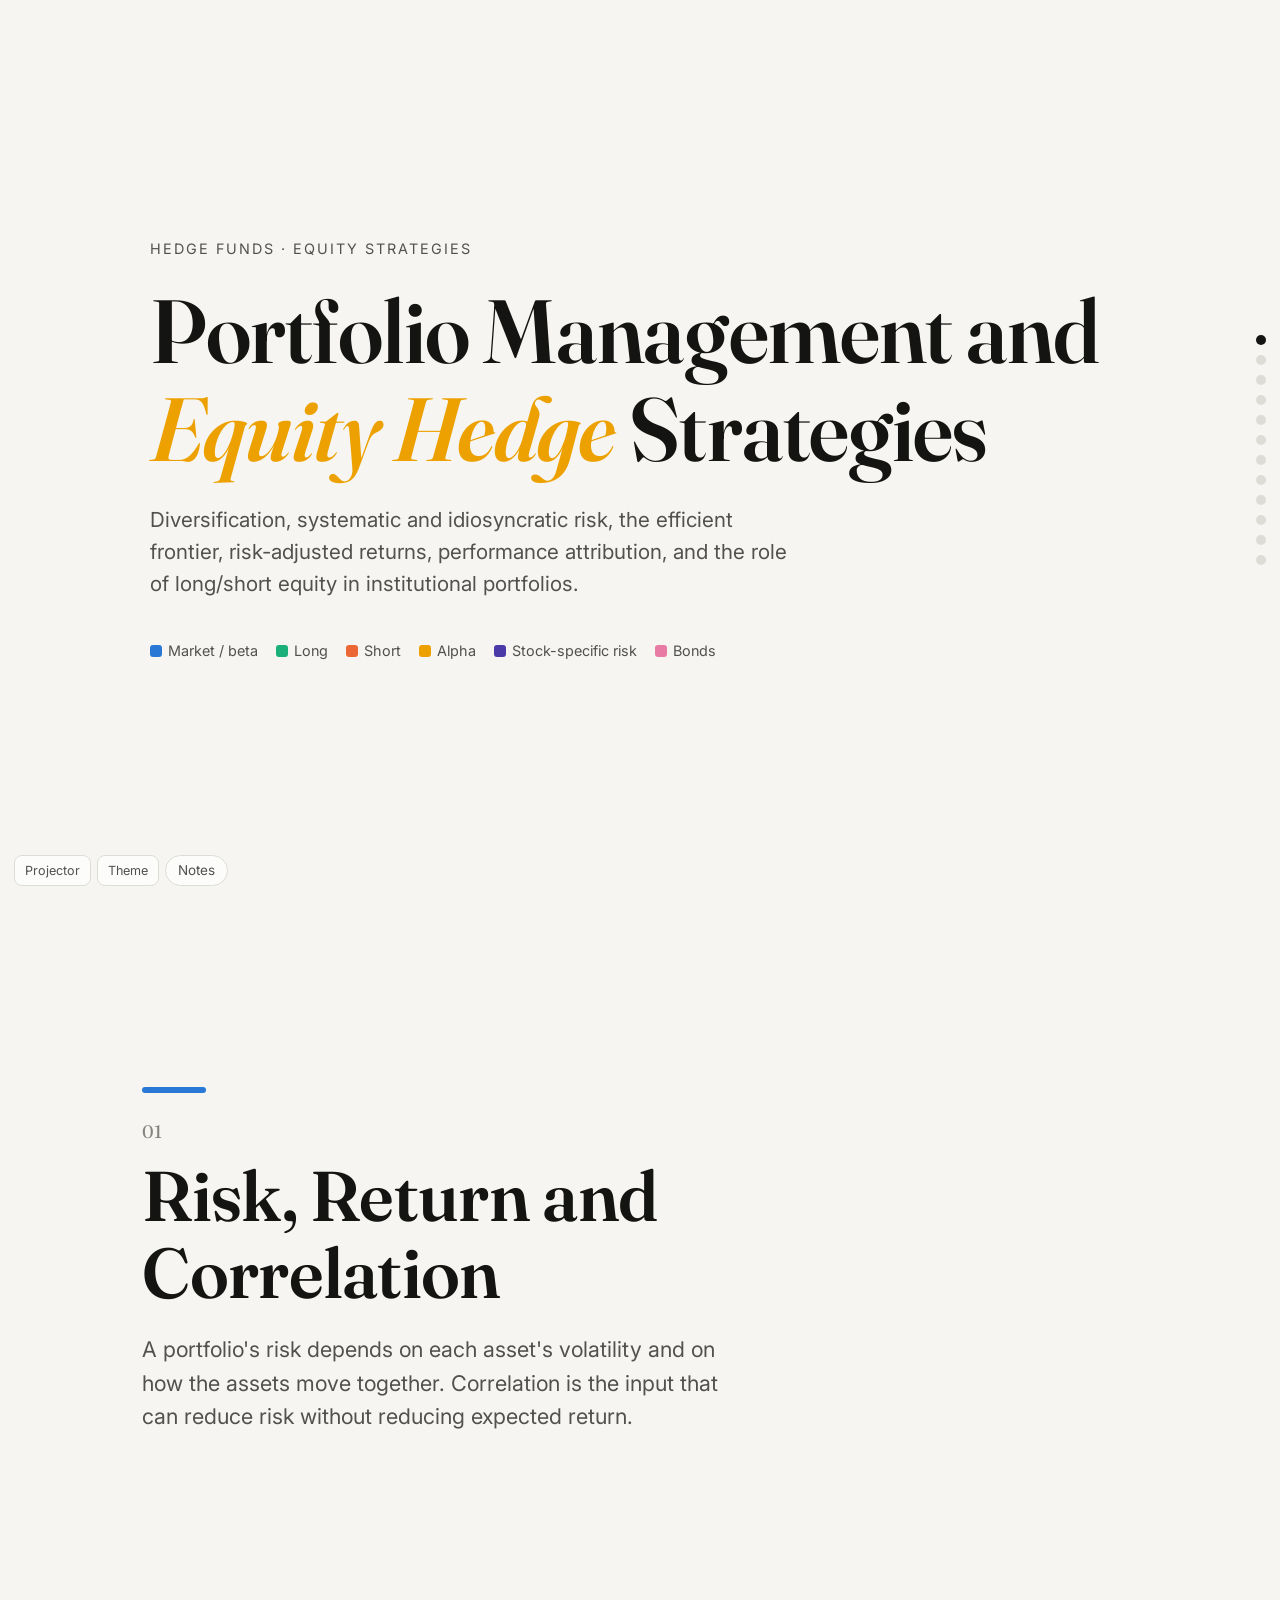
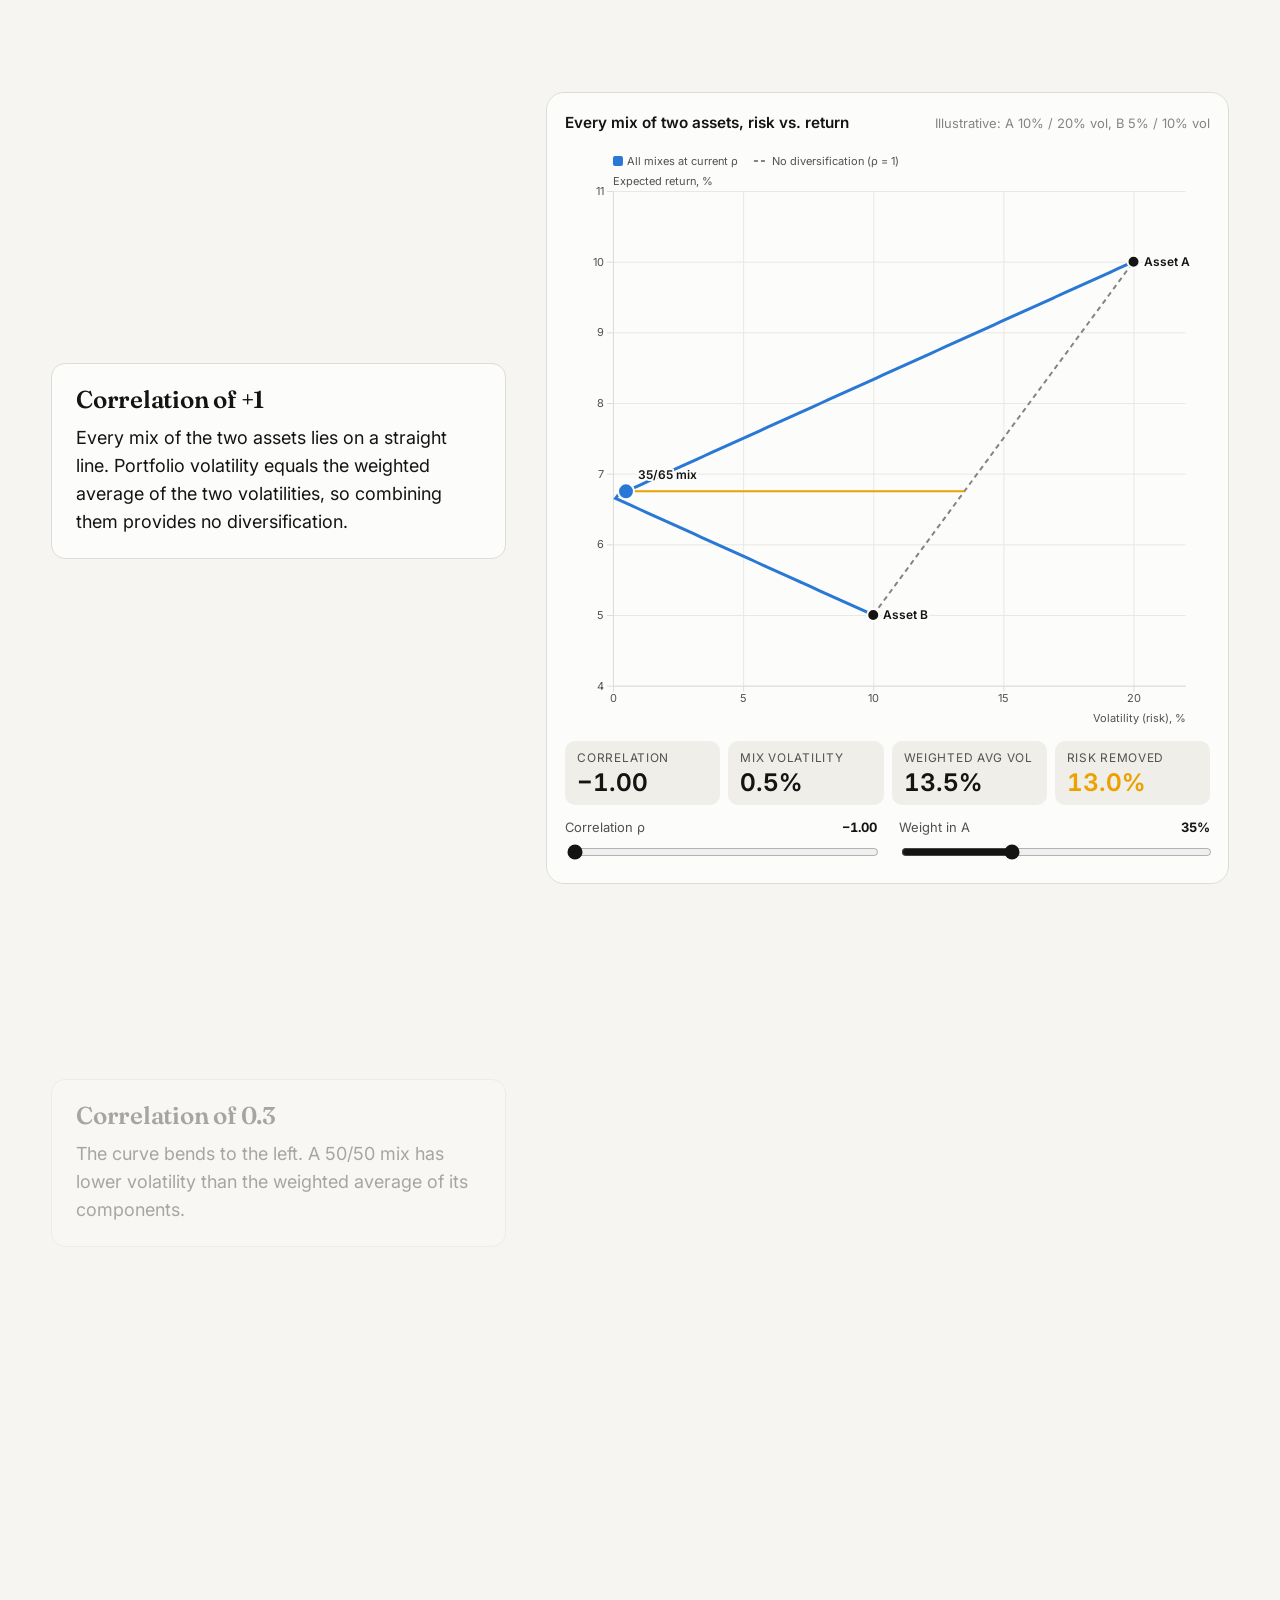
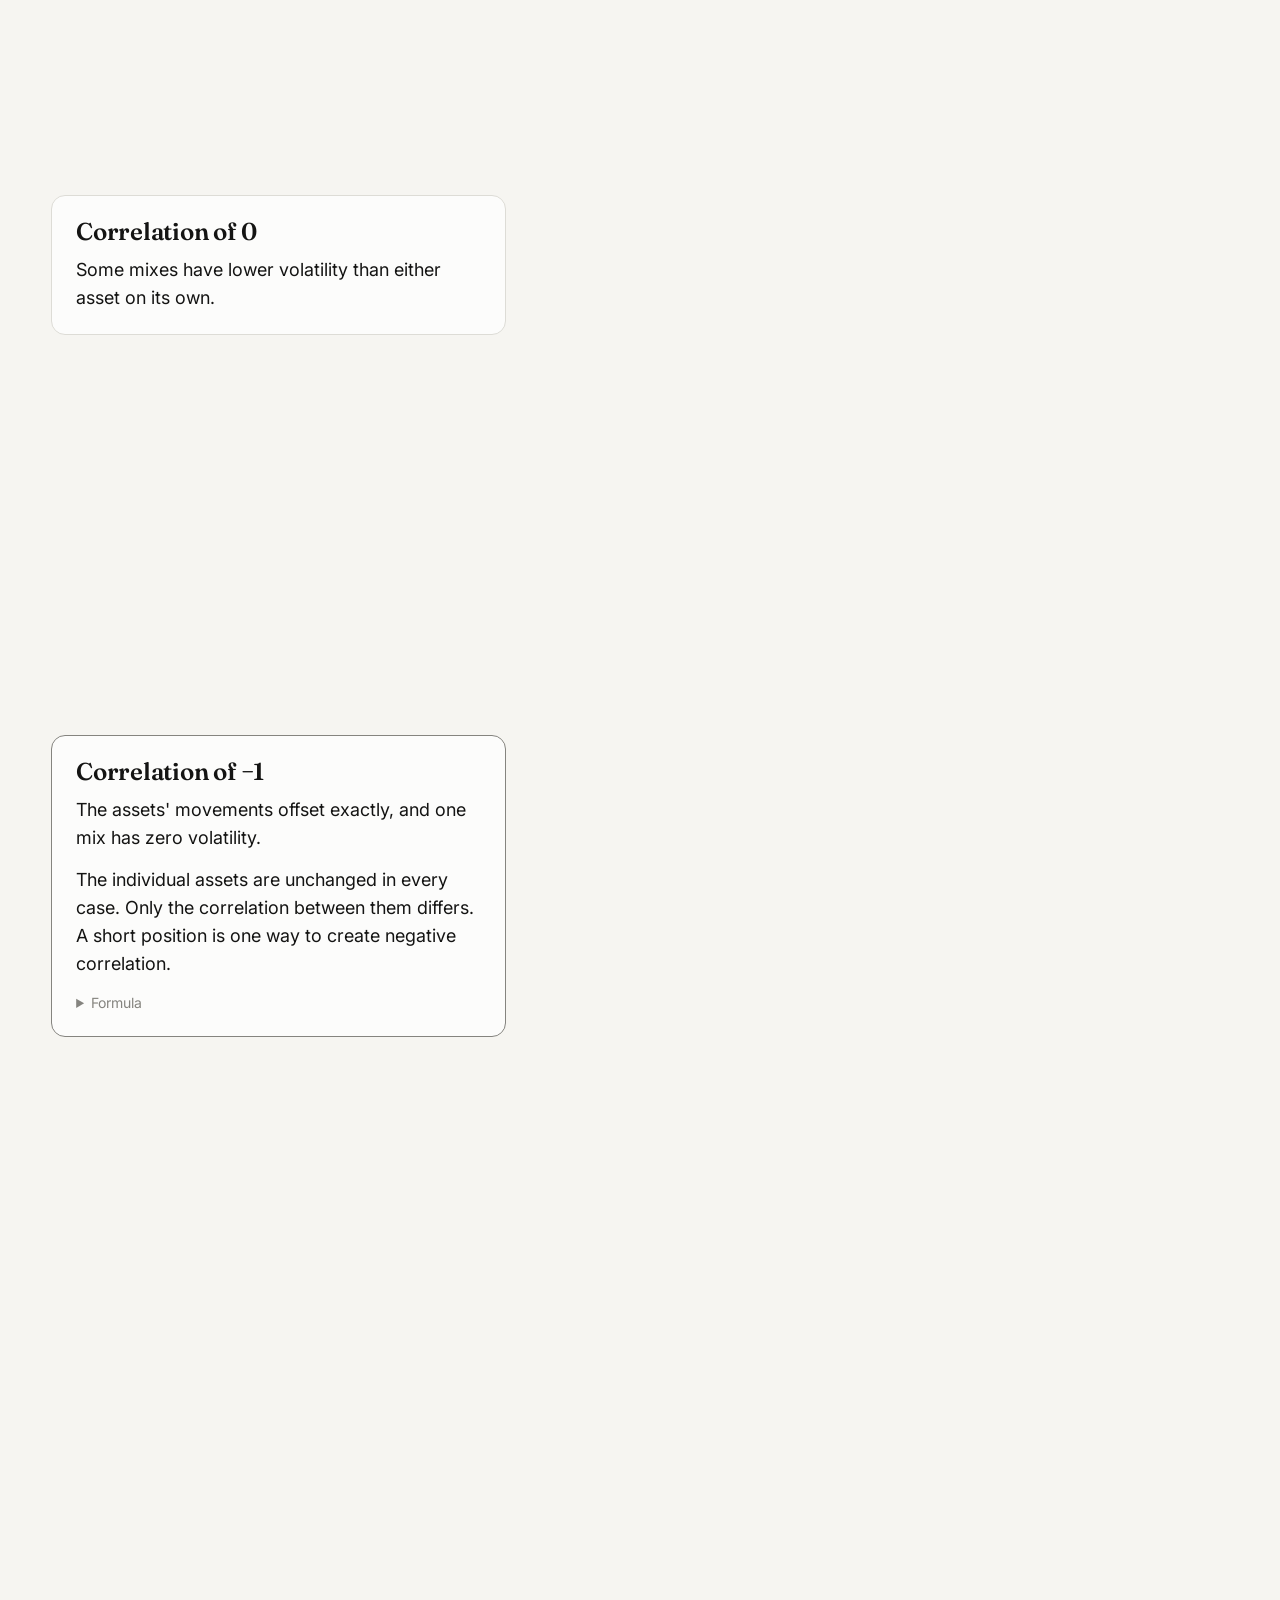
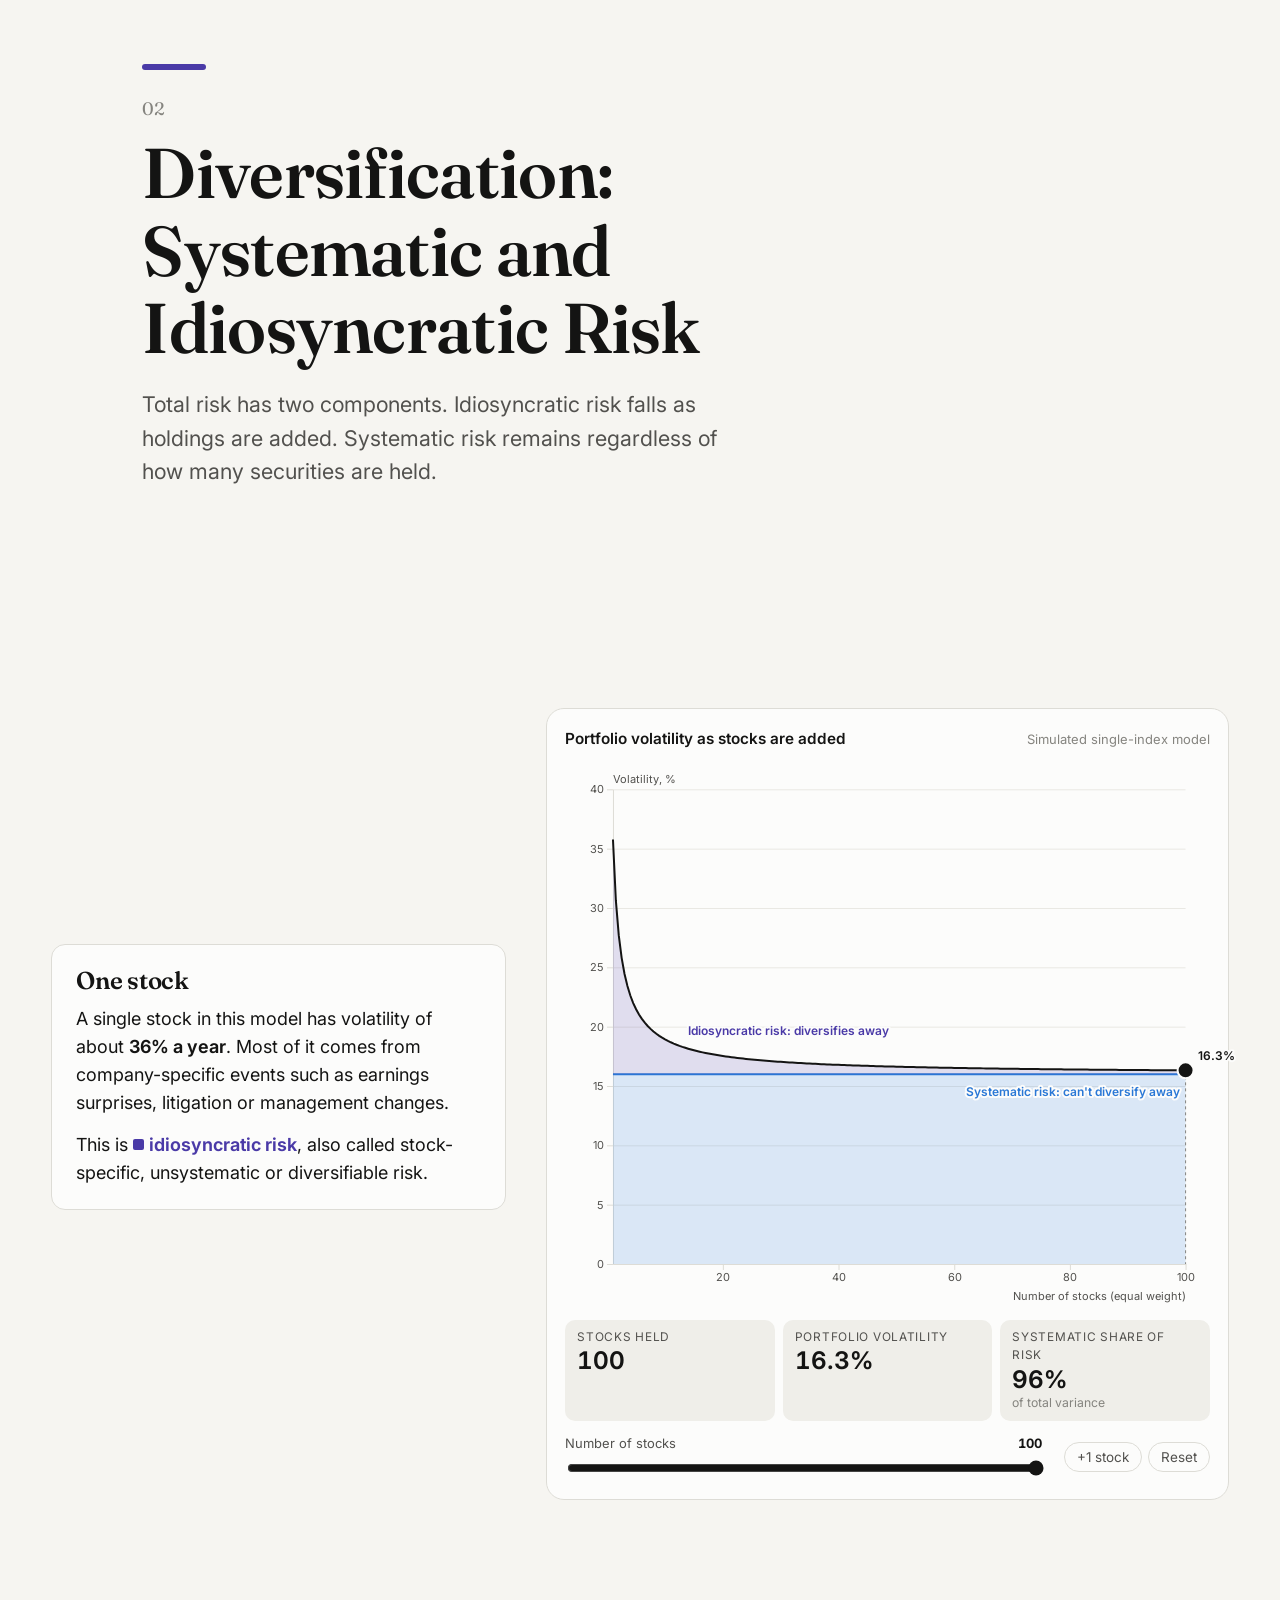
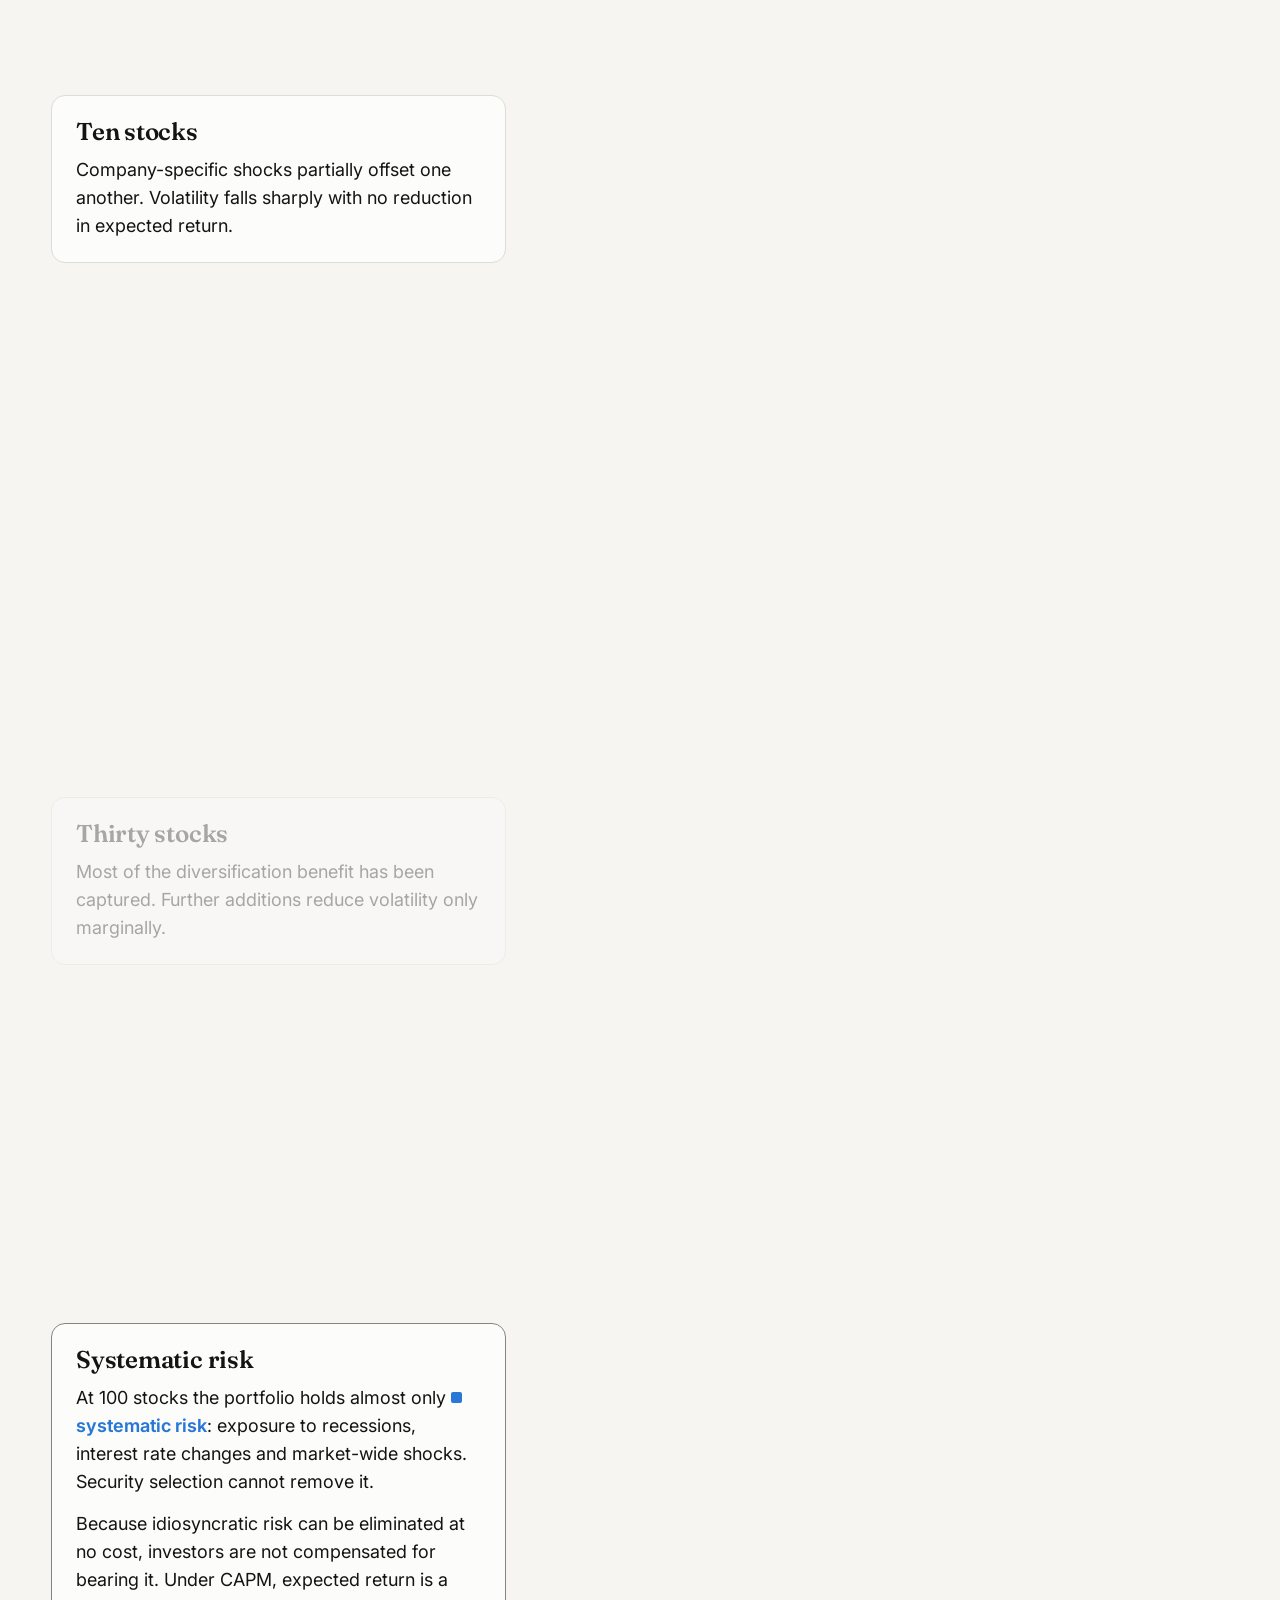
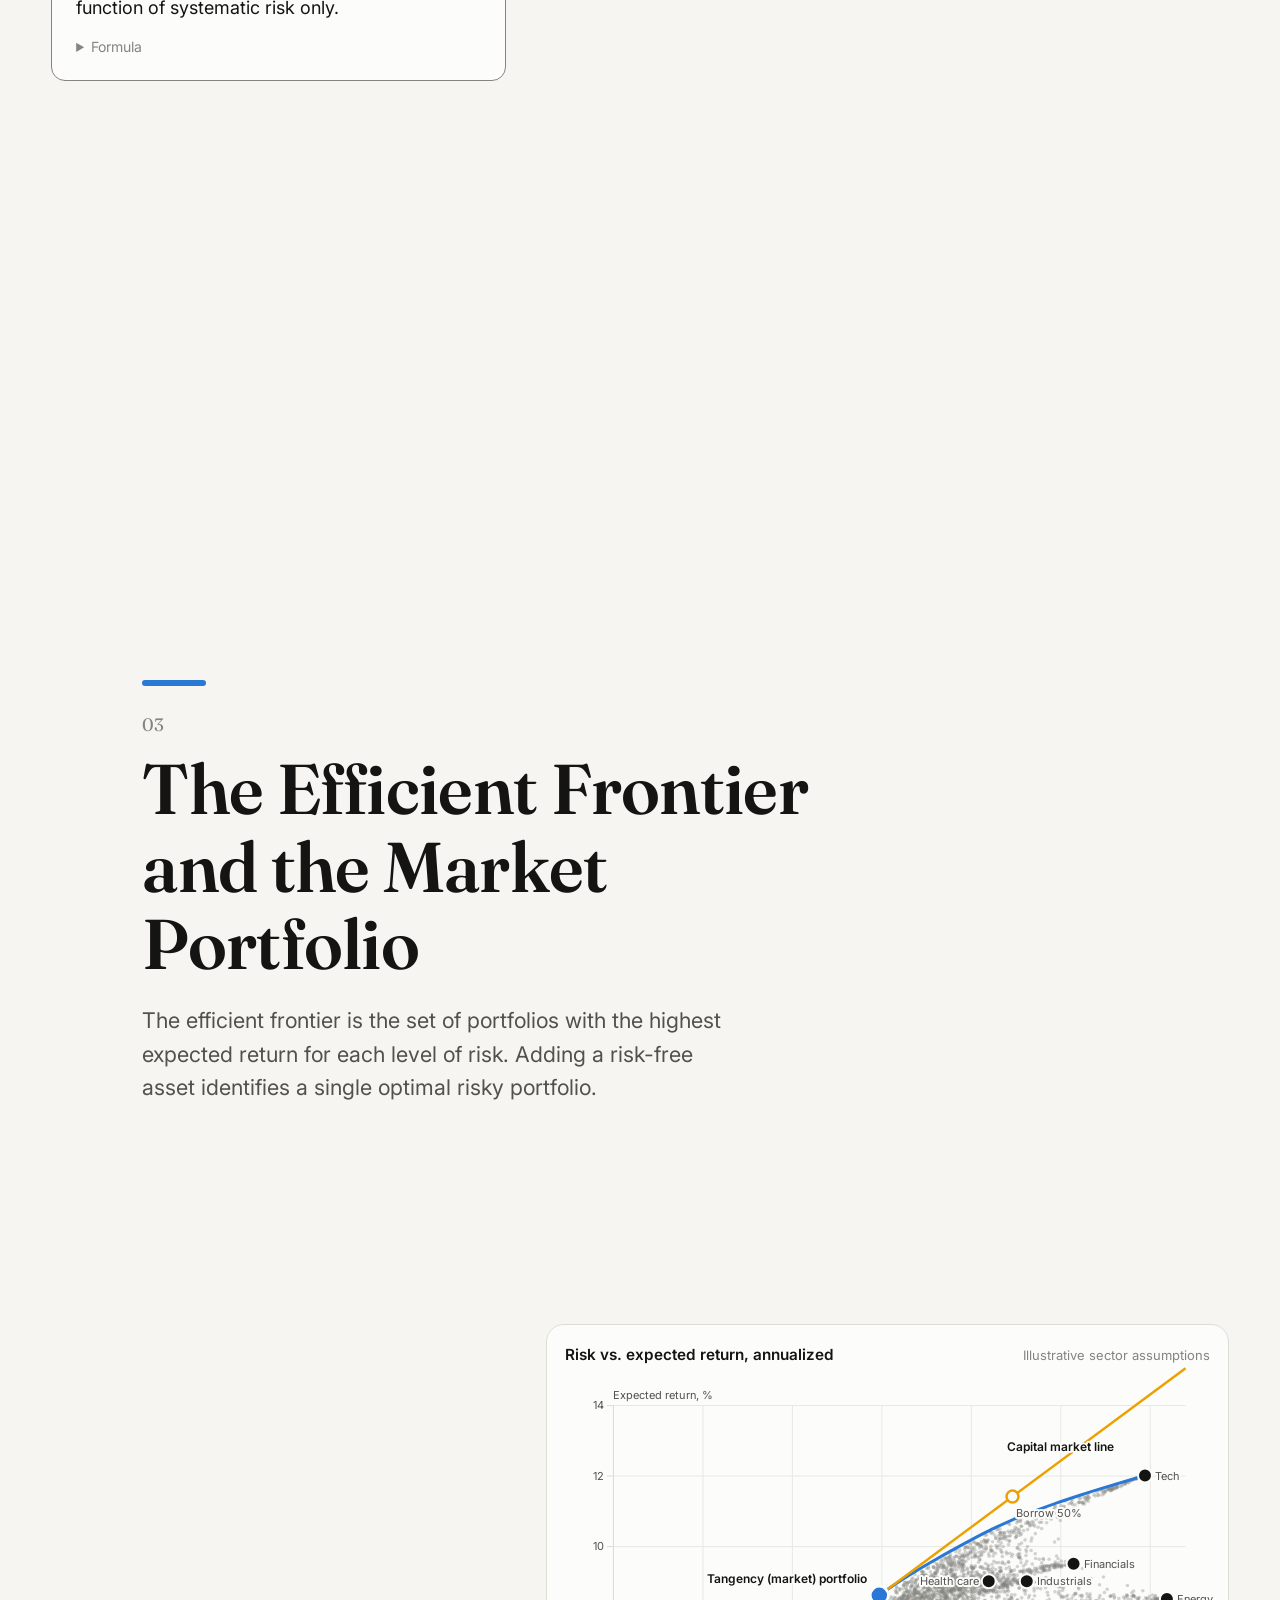
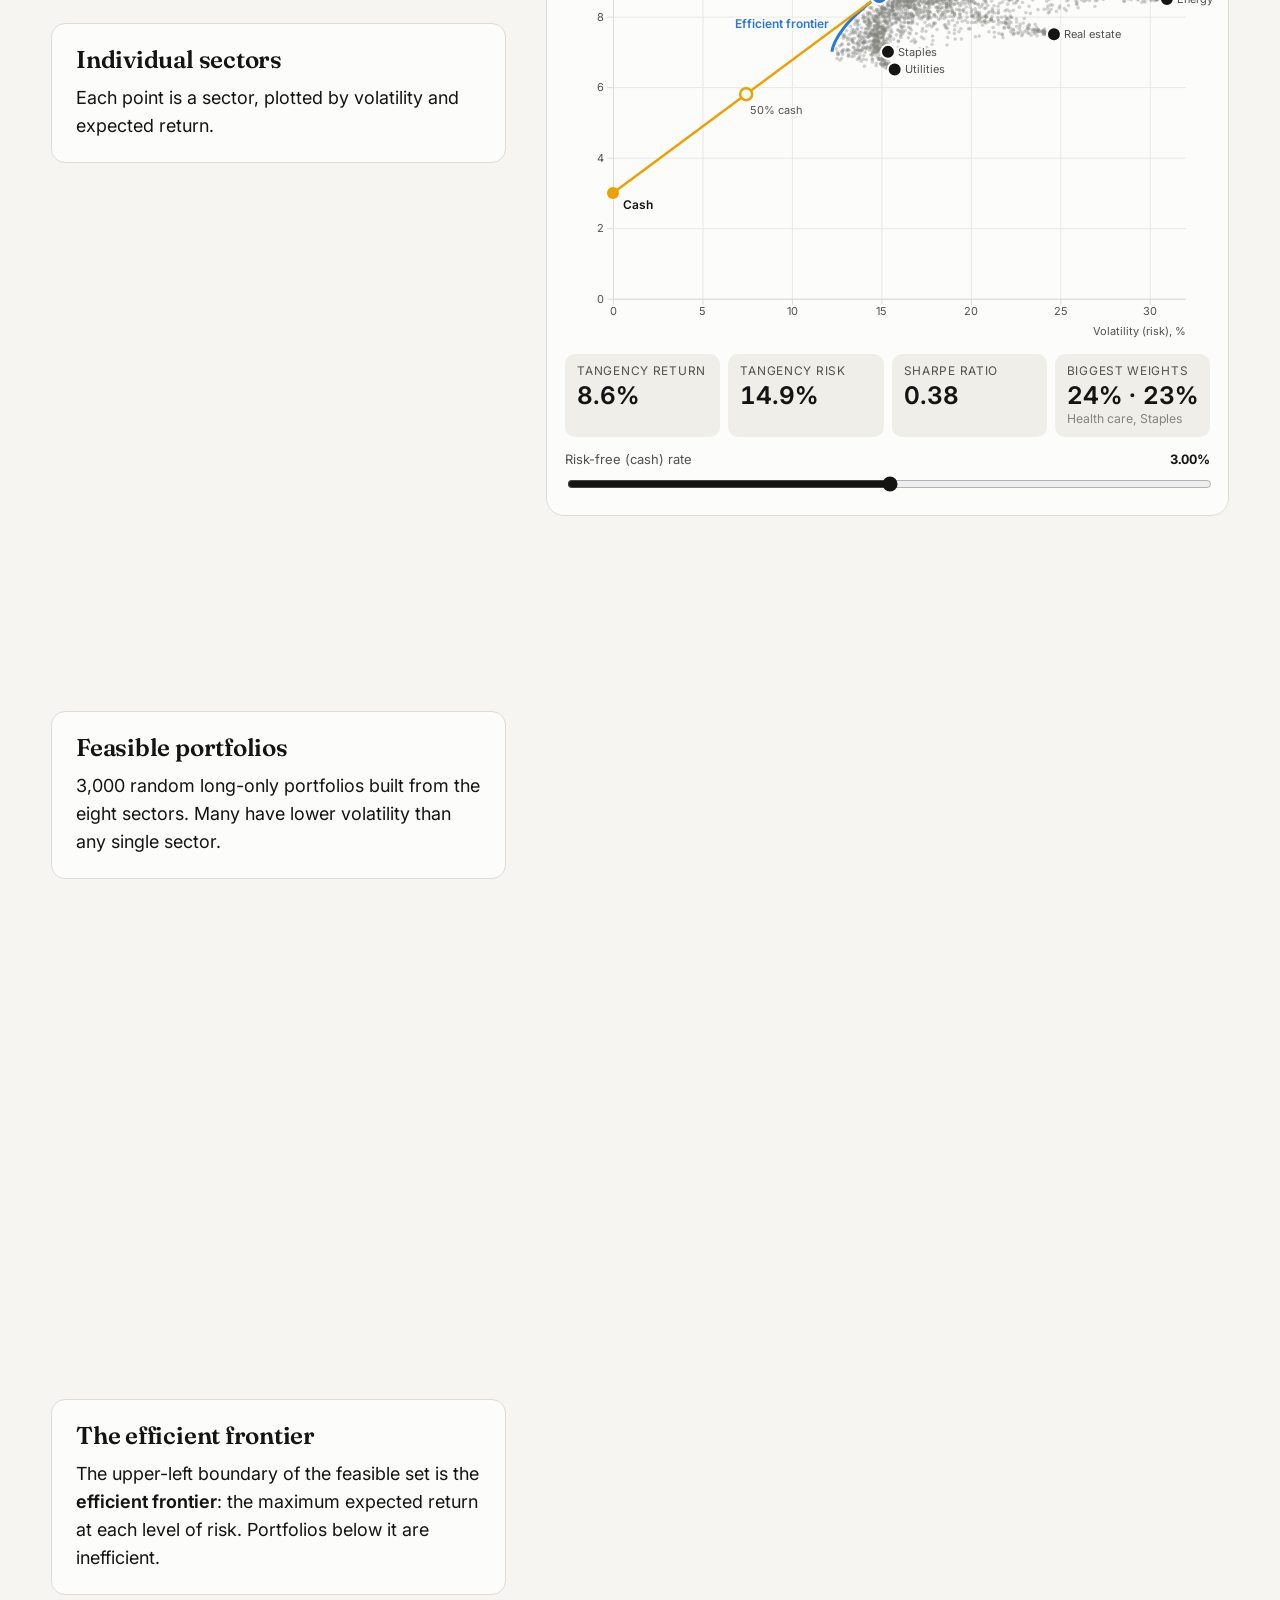
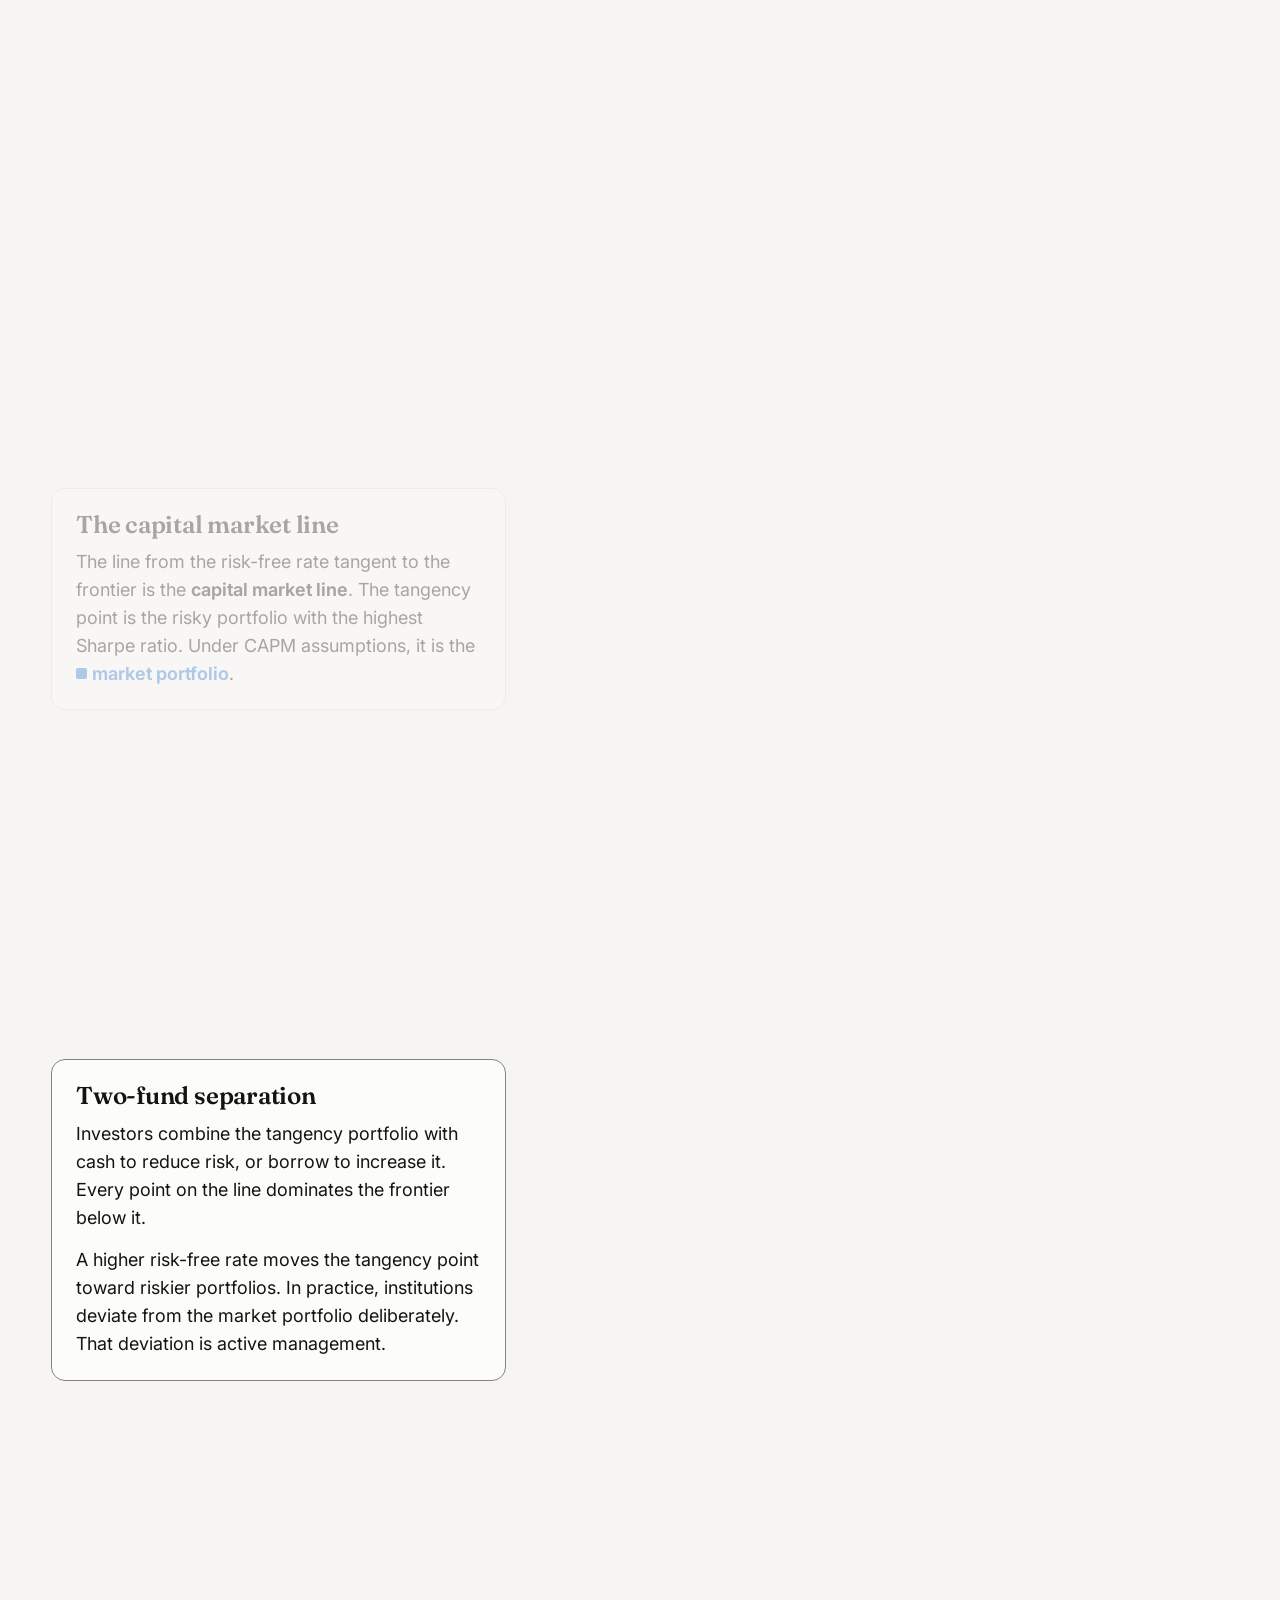
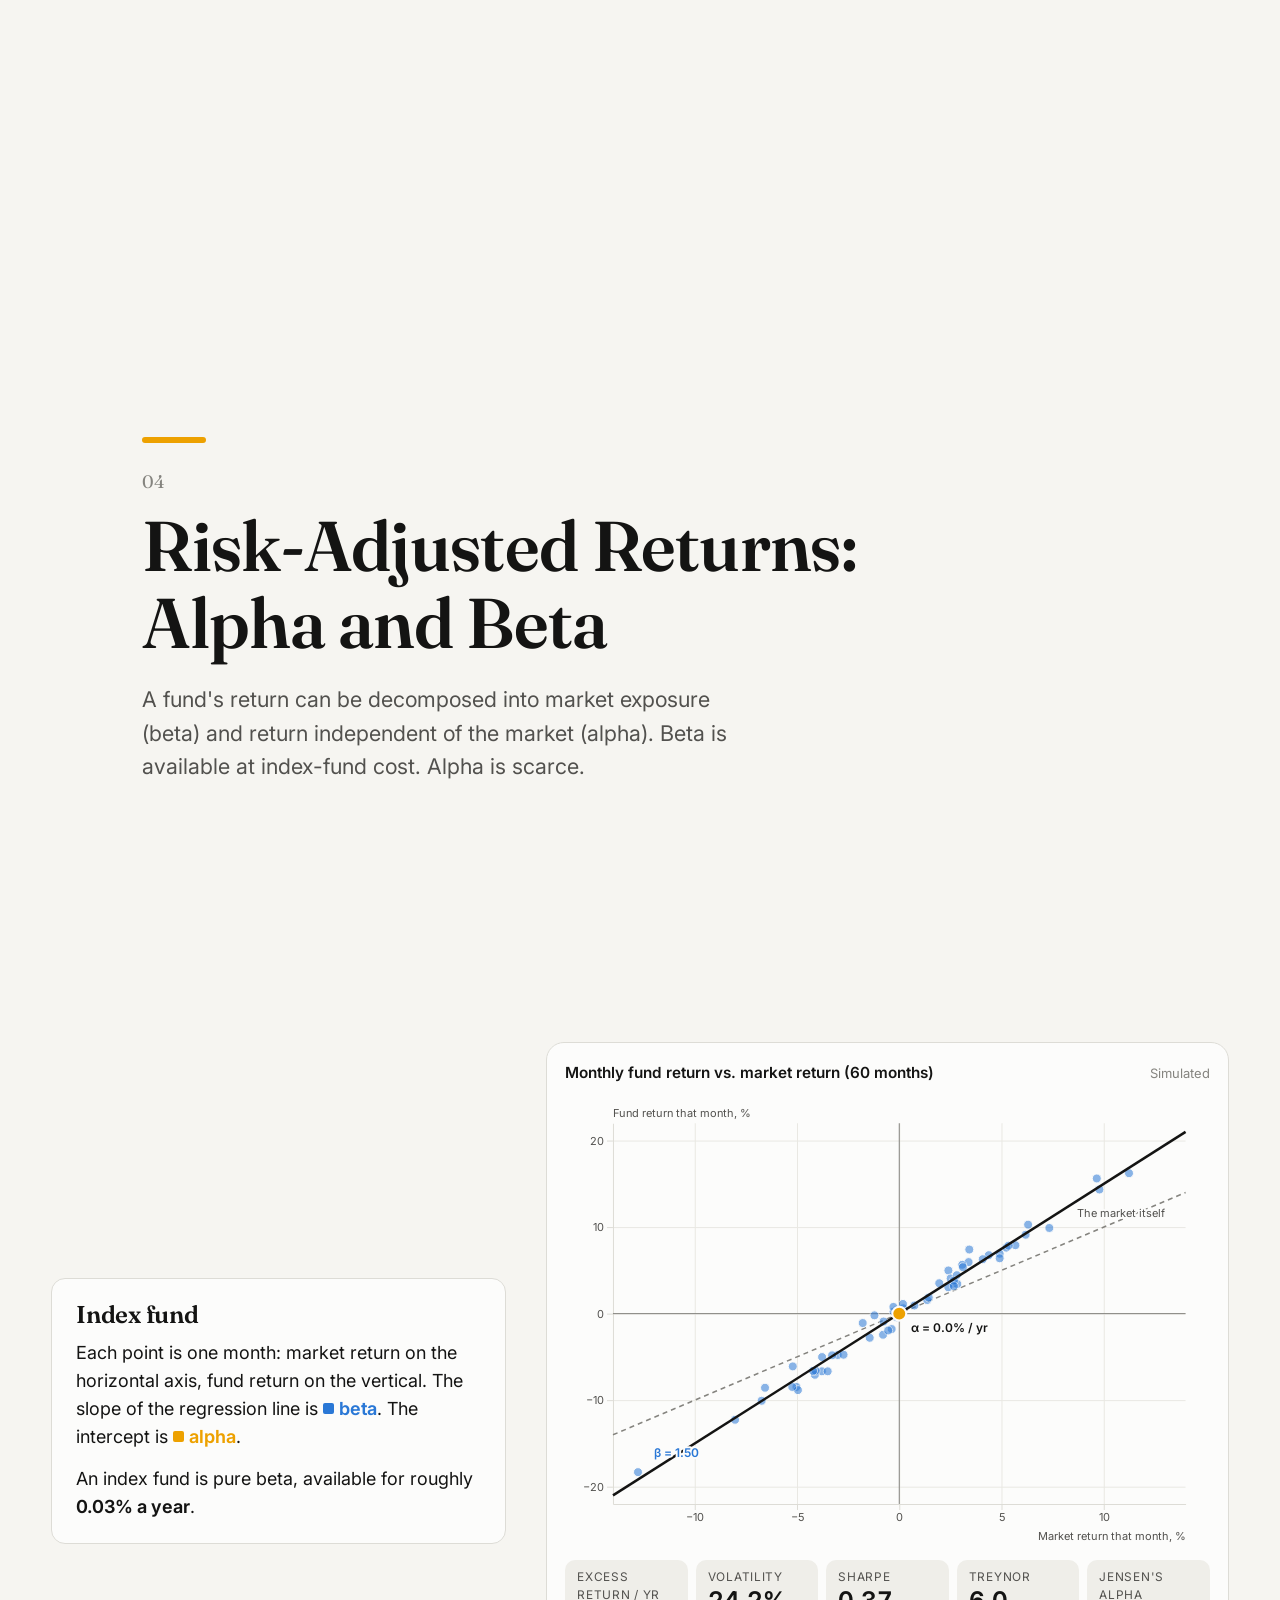
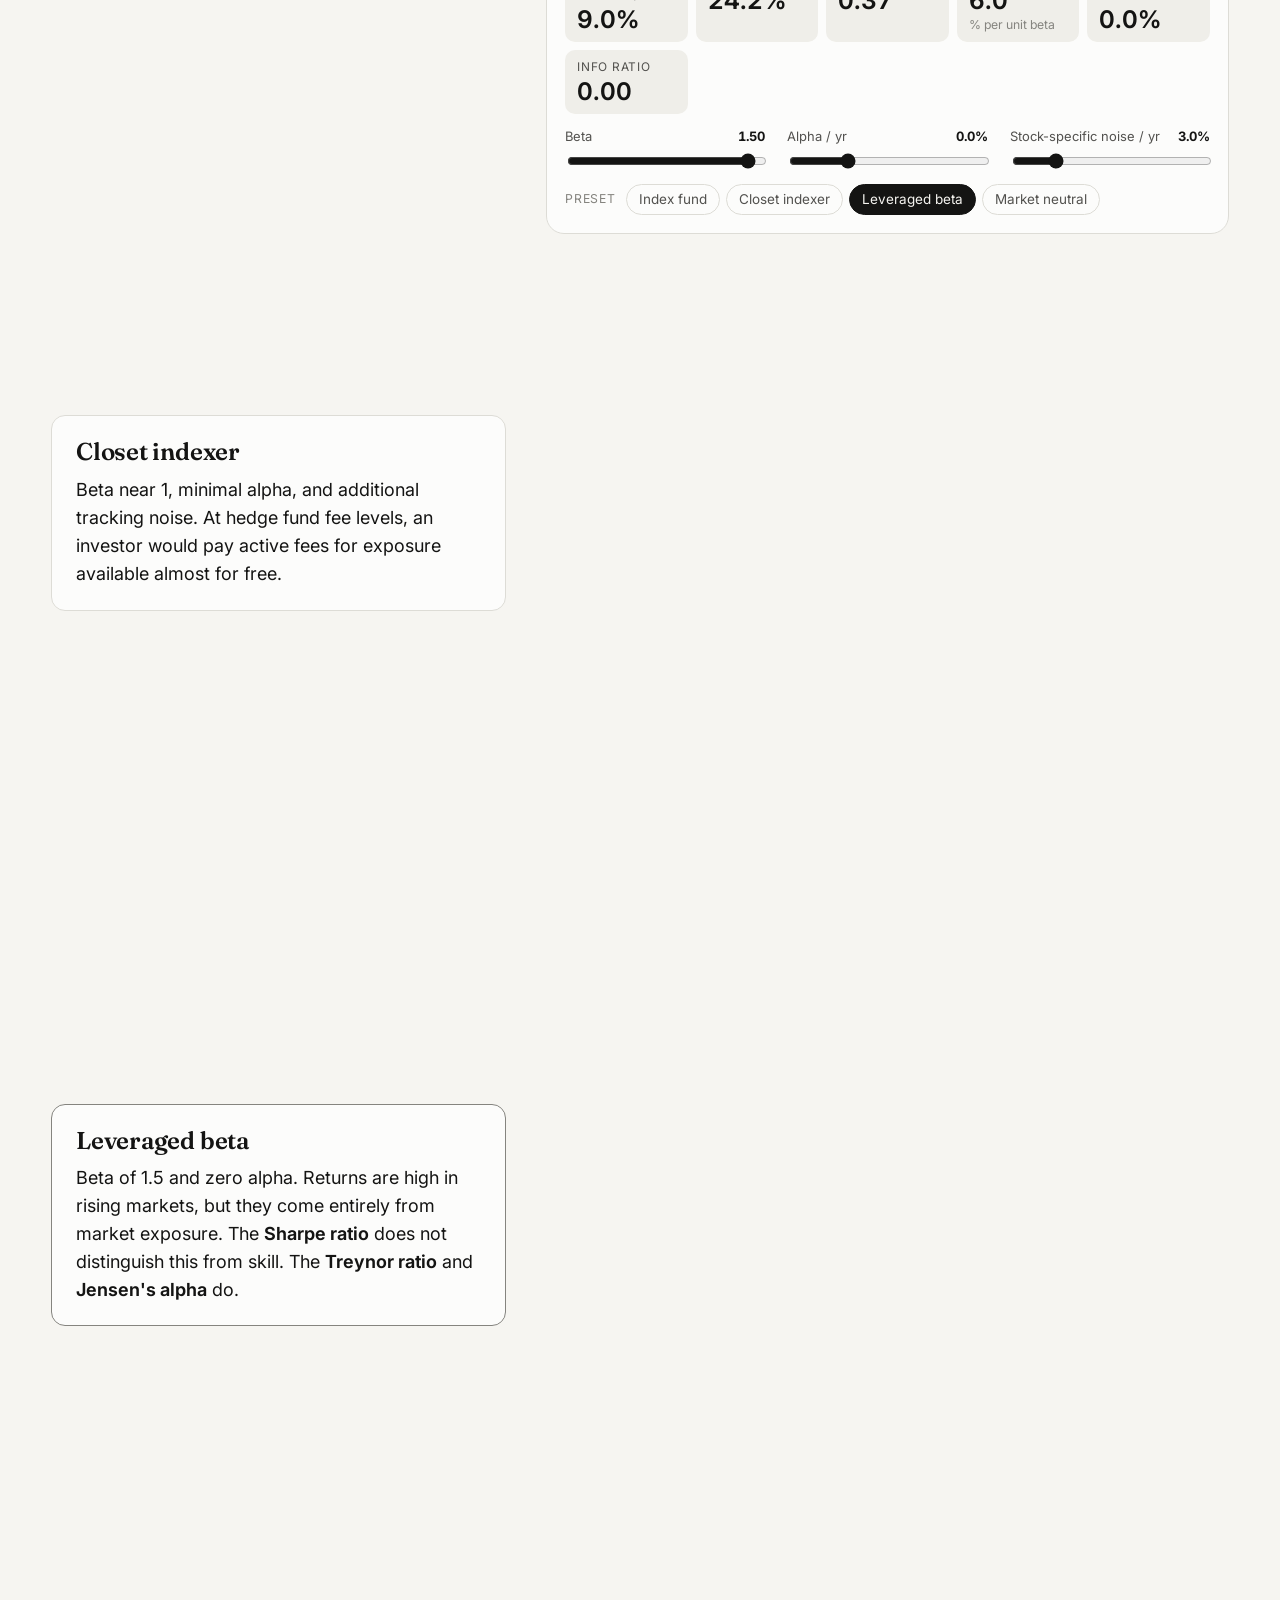
==== commit 2f0c35cb: "Use neutral, factual copy and move the short-position example before strategies Removes presentation" ====
--- a/index.html
+++ b/index.html
@@ -3,8 +3,8 @@
 <head>
 <meta charset="utf-8">
 <meta name="viewport" content="width=device-width, initial-scale=1">
-<title>The Free Lunch and the Short Side</title>
-<meta name="description" content="Portfolio management fundamentals and equity hedge fund strategies, an interactive talk for the KSU Alternative Investments Group.">
+<title>Portfolio Management and Equity Hedge Strategies</title>
+<meta name="description" content="Portfolio management fundamentals and equity hedge fund strategies, with interactive charts.">
 <link rel="preconnect" href="https://fonts.googleapis.com">
 <link rel="preconnect" href="https://fonts.gstatic.com" crossorigin>
 <link href="https://fonts.googleapis.com/css2?family=Fraunces:ital,opsz,wght@0,9..144,500;0,9..144,600;1,9..144,500&family=Inter:wght@400;500;600;700&display=swap" rel="stylesheet">
@@ -19,12 +19,12 @@
   <a class="btn" href="notes.html" target="_blank" style="text-decoration:none">Notes</a>
 </div>
 
-<!-- ============ 0. HERO ============ -->
+<!-- ============ HERO ============ -->
 <header class="hero stop" id="top" data-chapter="Start">
   <div class="hero-inner">
-    <div class="kicker">KSU Alternative Investments Group · Hedge Funds, Part 1</div>
-    <h1>The free lunch,<br>and the <em>short side</em>.</h1>
-    <p class="sub">Portfolio management fundamentals, and why equity hedge funds are one of the cleanest ways for an institution to buy diversification.</p>
+    <div class="kicker">Hedge Funds · Equity Strategies</div>
+    <h1>Portfolio Management and <em>Equity Hedge</em> Strategies</h1>
+    <p class="sub">Diversification, systematic and idiosyncratic risk, the efficient frontier, risk-adjusted returns, performance attribution, and the role of long/short equity in institutional portfolios.</p>
     <div class="legend-row" aria-label="Color key used throughout">
       <span><i style="background:var(--market)"></i>Market / beta</span>
       <span><i style="background:var(--long)"></i>Long</span>
@@ -33,75 +33,36 @@
       <span><i style="background:var(--idio)"></i>Stock-specific risk</span>
       <span><i style="background:var(--bonds)"></i>Bonds</span>
     </div>
-    <div class="hero-foot">
-      <div class="keys">Use <kbd>↓</kbd> <kbd>→</kbd> or a clicker to advance · <kbd>P</kbd> projector mode · <kbd>D</kbd> dark mode</div>
-      <div class="qr"><div id="qrcode"></div><div>Follow along<br>on your phone</div></div>
-    </div>
   </div>
 </header>
 
-<!-- ============ 1. THE PARADOX ============ -->
-<section class="chapter" id="ch-hook" data-chapter="A paradox">
-  <div class="chapter-head stop">
-    <div class="bar" style="background:var(--short)"></div>
-    <div class="num">00 · Cold open</div>
-    <h2>Would you buy something you expect to lose money on?</h2>
-    <p class="lede">Hold that answer. We'll come back to it once we have the tools.</p>
-  </div>
-  <div class="scrolly">
-    <div class="steps">
-      <div class="step stop" data-step="0"><div class="card">
-        <h3>Meet Stock A</h3>
-        <p>You own <span class="c-long sw">Stock A</span>. You expect it to beat cash by <strong>7% a year</strong>, with <strong>30% volatility</strong>.</p>
-        <p>That's 0.23 units of return for every unit of risk. Not bad.</p>
-      </div></div>
-      <div class="step stop" data-step="1"><div class="card">
-        <h3>Now short Stock B</h3>
-        <p><span class="c-short sw">Stock B</span> is a similar company. You expect it to <em>go up</em> 7% a year. So shorting it should lose you money, on average.</p>
-        <p>Short 69 cents of B for every dollar of A. Expected return drops. But risk drops <strong>by half</strong>.</p>
-      </div></div>
-      <div class="step stop" data-step="2"><div class="card">
-        <h3>Return per unit of risk went up</h3>
-        <p>Scale that hedged position back up to the same 30% risk and it earns more than A alone.</p>
-        <p>Adding a losing position made the portfolio <strong>better</strong>. By the end of tonight, that should feel obvious.</p>
-      </div></div>
-    </div>
-    <div class="figure" id="w-hook">
-      <div class="fig-title"><span>Stock A alone vs. A plus a short in B</span><span class="src">Illustrative numbers</span></div>
-      <div class="chart"></div>
-      <div class="readouts"></div>
-      <div class="controls"></div>
-    </div>
-  </div>
-</section>
-
-<!-- ============ 2. CORRELATION ============ -->
+<!-- ============ 1. CORRELATION ============ -->
 <section class="chapter" id="ch-corr" data-chapter="Correlation">
   <div class="chapter-head stop">
     <div class="bar" style="background:var(--market)"></div>
-    <div class="num">01 · Risk, return, correlation</div>
-    <h2>Three numbers run the whole show.</h2>
-    <p class="lede">Expected return. Volatility. And correlation, the only one that lets you cut risk without giving up return.</p>
-  </div>
-  <div class="scrolly">
-    <div class="steps">
-      <div class="step stop" data-step="0"><div class="card">
-        <h3>Two assets, perfectly correlated</h3>
-        <p>Every mix of the two sits on a straight line. Risk is just the weighted average. Combining them buys you nothing.</p>
-      </div></div>
-      <div class="step stop" data-step="1"><div class="card">
-        <h3>Loosen the link</h3>
-        <p>At a correlation of 0.3 the line bends left. The 50/50 mix now has <strong>less risk than the average</strong> of its parts.</p>
-      </div></div>
-      <div class="step stop" data-step="2"><div class="card">
-        <h3>Uncorrelated</h3>
-        <p>At zero the bend gets dramatic. Some mixes are less risky than <em>either</em> asset on its own.</p>
-      </div></div>
-      <div class="step stop" data-step="3"><div class="card">
-        <h3>Perfectly opposite</h3>
-        <p>At −1 one asset's losses exactly cancel the other's gains. There's a mix with <strong>zero risk</strong>.</p>
-        <p>Neither asset changed. Only how they move together. Keep this picture in mind: <span class="c-short sw">shorting</span> is how you manufacture negative correlation.</p>
-        <details class="math"><summary>Show the math</summary><div class="eq">σp² = w²σA² + (1−w)²σB² + 2w(1−w)·ρ·σA·σB</div></details>
+    <div class="num">01</div>
+    <h2>Risk, Return and Correlation</h2>
+    <p class="lede">A portfolio's risk depends on each asset's volatility and on how the assets move together. Correlation is the input that can reduce risk without reducing expected return.</p>
+  </div>
+  <div class="scrolly">
+    <div class="steps">
+      <div class="step stop" data-step="0"><div class="card">
+        <h3>Correlation of +1</h3>
+        <p>Every mix of the two assets lies on a straight line. Portfolio volatility equals the weighted average of the two volatilities, so combining them provides no diversification.</p>
+      </div></div>
+      <div class="step stop" data-step="1"><div class="card">
+        <h3>Correlation of 0.3</h3>
+        <p>The curve bends to the left. A 50/50 mix has lower volatility than the weighted average of its components.</p>
+      </div></div>
+      <div class="step stop" data-step="2"><div class="card">
+        <h3>Correlation of 0</h3>
+        <p>Some mixes have lower volatility than either asset on its own.</p>
+      </div></div>
+      <div class="step stop" data-step="3"><div class="card">
+        <h3>Correlation of −1</h3>
+        <p>The assets' movements offset exactly, and one mix has zero volatility.</p>
+        <p>The individual assets are unchanged in every case. Only the correlation between them differs. A short position is one way to create negative correlation.</p>
+        <details class="math"><summary>Formula</summary><div class="eq">σp² = w²σA² + (1−w)²σB² + 2w(1−w)·ρ·σA·σB</div></details>
       </div></div>
     </div>
     <div class="figure" id="w-corr">
@@ -113,77 +74,77 @@
   </div>
 </section>
 
-<!-- ============ 3. FREE LUNCH ============ -->
-<section class="chapter" id="ch-lunch" data-chapter="Free lunch">
+<!-- ============ 2. DIVERSIFICATION ============ -->
+<section class="chapter" id="ch-lunch" data-chapter="Diversification">
   <div class="chapter-head stop">
     <div class="bar" style="background:var(--idio)"></div>
-    <div class="num">02 · Diversification</div>
-    <h2>The only free lunch in finance.</h2>
-    <p class="lede">Some risk disappears just by owning more things. Some risk never does. The market only pays you for one of them.</p>
+    <div class="num">02</div>
+    <h2>Diversification: Systematic and Idiosyncratic Risk</h2>
+    <p class="lede">Total risk has two components. Idiosyncratic risk falls as holdings are added. Systematic risk remains regardless of how many securities are held.</p>
   </div>
   <div class="scrolly">
     <div class="steps">
       <div class="step stop" data-step="0"><div class="card">
         <h3>One stock</h3>
-        <p>A typical single stock swings about <strong>36% a year</strong>. Most of that has nothing to do with the economy: a product flop, a lawsuit, a CEO leaving.</p>
-        <p>That's <span class="c-idio sw">idiosyncratic risk</span>, also called stock-specific or diversifiable risk.</p>
+        <p>A single stock in this model has volatility of about <strong>36% a year</strong>. Most of it comes from company-specific events such as earnings surprises, litigation or management changes.</p>
+        <p>This is <span class="c-idio sw">idiosyncratic risk</span>, also called stock-specific, unsystematic or diversifiable risk.</p>
       </div></div>
       <div class="step stop" data-step="1"><div class="card">
         <h3>Ten stocks</h3>
-        <p>Company-specific surprises start cancelling out. Risk falls fast, and it costs you nothing in expected return.</p>
+        <p>Company-specific shocks partially offset one another. Volatility falls sharply with no reduction in expected return.</p>
       </div></div>
       <div class="step stop" data-step="2"><div class="card">
         <h3>Thirty stocks</h3>
-        <p>Most of the benefit is already captured. The curve is flattening against a floor.</p>
-      </div></div>
-      <div class="step stop" data-step="3"><div class="card">
-        <h3>The floor: systematic risk</h3>
-        <p>At 100 stocks you're left with <span class="c-market sw">systematic risk</span>: recessions, rate shocks, panics. No amount of stock picking removes it.</p>
-        <p><strong>Why it matters:</strong> since anyone can diversify idiosyncratic risk away for free, the market won't pay you a premium for holding it. You're only paid for systematic risk. That's the core of CAPM.</p>
-        <details class="math"><summary>Show the math</summary><div class="eq">Equal-weight, N stocks, β = 1:
+        <p>Most of the diversification benefit has been captured. Further additions reduce volatility only marginally.</p>
+      </div></div>
+      <div class="step stop" data-step="3"><div class="card">
+        <h3>Systematic risk</h3>
+        <p>At 100 stocks the portfolio holds almost only <span class="c-market sw">systematic risk</span>: exposure to recessions, interest rate changes and market-wide shocks. Security selection cannot remove it.</p>
+        <p>Because idiosyncratic risk can be eliminated at no cost, investors are not compensated for bearing it. Under CAPM, expected return is a function of systematic risk only.</p>
+        <details class="math"><summary>Formula</summary><div class="eq">Equal-weight, N stocks, β = 1:
 σp² = σm² + σε² / N
 σm = 16%, σε = 32%</div></details>
       </div></div>
     </div>
     <div class="figure" id="w-lunch">
-      <div class="fig-title"><span>Portfolio volatility as you add stocks</span><span class="src">Simulated single-index model</span></div>
-      <div class="chart"></div>
-      <div class="readouts"></div>
-      <div class="controls"></div>
-    </div>
-  </div>
-</section>
-
-<!-- ============ 4. FRONTIER ============ -->
-<section class="chapter" id="ch-frontier" data-chapter="Frontier">
+      <div class="fig-title"><span>Portfolio volatility as stocks are added</span><span class="src">Simulated single-index model</span></div>
+      <div class="chart"></div>
+      <div class="readouts"></div>
+      <div class="controls"></div>
+    </div>
+  </div>
+</section>
+
+<!-- ============ 3. FRONTIER ============ -->
+<section class="chapter" id="ch-frontier" data-chapter="Efficient frontier">
   <div class="chapter-head stop">
     <div class="bar" style="background:var(--market)"></div>
-    <div class="num">03 · The efficient frontier</div>
-    <h2>Where every rational portfolio lives.</h2>
-    <p class="lede">Out of every possible mix, only a thin edge is worth holding. Then cash turns that edge into a single answer.</p>
-  </div>
-  <div class="scrolly">
-    <div class="steps">
-      <div class="step stop" data-step="0"><div class="card">
-        <h3>Eight sectors</h3>
-        <p>Each dot is a sector, plotted by its risk and expected return. Hover for details.</p>
-      </div></div>
-      <div class="step stop" data-step="1"><div class="card">
-        <h3>Every possible mix</h3>
-        <p>Here are 3,000 random long-only portfolios built from those sectors. Notice how many beat the individual sectors on risk.</p>
+    <div class="num">03</div>
+    <h2>The Efficient Frontier and the Market Portfolio</h2>
+    <p class="lede">The efficient frontier is the set of portfolios with the highest expected return for each level of risk. Adding a risk-free asset identifies a single optimal risky portfolio.</p>
+  </div>
+  <div class="scrolly">
+    <div class="steps">
+      <div class="step stop" data-step="0"><div class="card">
+        <h3>Individual sectors</h3>
+        <p>Each point is a sector, plotted by volatility and expected return.</p>
+      </div></div>
+      <div class="step stop" data-step="1"><div class="card">
+        <h3>Feasible portfolios</h3>
+        <p>3,000 random long-only portfolios built from the eight sectors. Many have lower volatility than any single sector.</p>
       </div></div>
       <div class="step stop" data-step="2"><div class="card">
         <h3>The efficient frontier</h3>
-        <p>The upper-left edge is the <strong>efficient frontier</strong>: the most return for each level of risk. Anything below it is leaving money on the table.</p>
-      </div></div>
-      <div class="step stop" data-step="3"><div class="card">
-        <h3>Add a risk-free asset</h3>
-        <p>Draw a line from the cash rate that just touches the frontier. That's the <strong>capital market line</strong>, and the touch point is the <strong>tangency portfolio</strong>. In theory, it's the <span class="c-market sw">market portfolio</span>.</p>
+        <p>The upper-left boundary of the feasible set is the <strong>efficient frontier</strong>: the maximum expected return at each level of risk. Portfolios below it are inefficient.</p>
+      </div></div>
+      <div class="step stop" data-step="3"><div class="card">
+        <h3>The capital market line</h3>
+        <p>The line from the risk-free rate tangent to the frontier is the <strong>capital market line</strong>. The tangency point is the risky portfolio with the highest Sharpe ratio. Under CAPM assumptions, it is the <span class="c-market sw">market portfolio</span>.</p>
       </div></div>
       <div class="step stop" data-step="4"><div class="card">
-        <h3>Everyone holds the same risky portfolio</h3>
-        <p>A conservative investor mixes the tangency portfolio with cash. An aggressive one borrows to lever it up. Both are on the line, and both beat the frontier.</p>
-        <p>Move the cash rate and watch the tangency point shift. In practice, institutions deviate from the market portfolio on purpose. <strong>That deviation is active management.</strong></p>
+        <h3>Two-fund separation</h3>
+        <p>Investors combine the tangency portfolio with cash to reduce risk, or borrow to increase it. Every point on the line dominates the frontier below it.</p>
+        <p>A higher risk-free rate moves the tangency point toward riskier portfolios. In practice, institutions deviate from the market portfolio deliberately. That deviation is active management.</p>
       </div></div>
     </div>
     <div class="figure" id="w-frontier">
@@ -195,34 +156,34 @@
   </div>
 </section>
 
-<!-- ============ 5. ALPHA vs BETA ============ -->
-<section class="chapter" id="ch-alpha" data-chapter="Alpha vs beta">
+<!-- ============ 4. ALPHA vs BETA ============ -->
+<section class="chapter" id="ch-alpha" data-chapter="Risk-adjusted returns">
   <div class="chapter-head stop">
     <div class="bar" style="background:var(--alpha)"></div>
-    <div class="num">04 · Risk-adjusted returns</div>
-    <h2>Beta is cheap. Alpha is expensive.</h2>
-    <p class="lede">Every return splits into what the market gave you and what skill added. Investors should only pay up for the second part.</p>
-  </div>
-  <div class="scrolly">
-    <div class="steps">
-      <div class="step stop" data-step="0"><div class="card">
-        <h3>An index fund</h3>
-        <p>Each dot is one month: market return across, fund return up. The slope is <span class="c-market sw">beta</span>. Where the line crosses zero is <span class="c-alpha sw">alpha</span>.</p>
-        <p>An index fund is pure beta. It costs about <strong>0.03% a year</strong>.</p>
-      </div></div>
-      <div class="step stop" data-step="1"><div class="card">
-        <h3>A closet indexer</h3>
-        <p>Beta near 1, a sliver of alpha, more noise. If this fund charges hedge fund fees, you're paying 2-and-20 for something you could buy for 3 basis points.</p>
+    <div class="num">04</div>
+    <h2>Risk-Adjusted Returns: Alpha and Beta</h2>
+    <p class="lede">A fund's return can be decomposed into market exposure (beta) and return independent of the market (alpha). Beta is available at index-fund cost. Alpha is scarce.</p>
+  </div>
+  <div class="scrolly">
+    <div class="steps">
+      <div class="step stop" data-step="0"><div class="card">
+        <h3>Index fund</h3>
+        <p>Each point is one month: market return on the horizontal axis, fund return on the vertical. The slope of the regression line is <span class="c-market sw">beta</span>. The intercept is <span class="c-alpha sw">alpha</span>.</p>
+        <p>An index fund is pure beta, available for roughly <strong>0.03% a year</strong>.</p>
+      </div></div>
+      <div class="step stop" data-step="1"><div class="card">
+        <h3>Closet indexer</h3>
+        <p>Beta near 1, minimal alpha, and additional tracking noise. At hedge fund fee levels, an investor would pay active fees for exposure available almost for free.</p>
       </div></div>
       <div class="step stop" data-step="2"><div class="card">
         <h3>Leveraged beta</h3>
-        <p>Great returns in a bull market, but no skill: beta of 1.5, alpha of zero. The <strong>Sharpe ratio</strong> looks fine. The <strong>Treynor ratio</strong> and <strong>Jensen's alpha</strong> catch it.</p>
+        <p>Beta of 1.5 and zero alpha. Returns are high in rising markets, but they come entirely from market exposure. The <strong>Sharpe ratio</strong> does not distinguish this from skill. The <strong>Treynor ratio</strong> and <strong>Jensen's alpha</strong> do.</p>
       </div></div>
       <div class="step stop" data-step="3"><div class="card">
         <h3>Market neutral</h3>
-        <p>Flat line, positive intercept. Returns barely depend on the market. This is what a hedge fund should be selling you: <span class="c-alpha sw">alpha</span> with the beta stripped out.</p>
-        <p>The <strong>information ratio</strong> (alpha ÷ the noise around it) is how allocators score this kind of manager.</p>
-        <details class="math"><summary>Show the math</summary><div class="eq">Rfund − rf = α + β(Rm − rf) + ε
+        <p>A flat regression line with a positive intercept. Returns have little dependence on the market, and most of the return is <span class="c-alpha sw">alpha</span>.</p>
+        <p>The <strong>information ratio</strong>, alpha divided by residual volatility, is the standard measure for this type of manager.</p>
+        <details class="math"><summary>Formulas</summary><div class="eq">Rfund − rf = α + β(Rm − rf) + ε
 Sharpe = (R − rf) / σ
 Treynor = (R − rf) / β
 Info ratio = α / σε</div></details>
@@ -237,30 +198,29 @@
   </div>
 </section>
 
-<!-- ============ 6. ATTRIBUTION ============ -->
+<!-- ============ 5. ATTRIBUTION ============ -->
 <section class="chapter" id="ch-attr" data-chapter="Allocation vs selection">
   <div class="chapter-head stop">
     <div class="bar" style="background:var(--long)"></div>
-    <div class="num">05 · Allocation vs. selection</div>
-    <h2>Did you pick the right rooms, or the right furniture?</h2>
-    <p class="lede">Brinson attribution splits a manager's outperformance into where they put the money and what they bought once they got there.</p>
-  </div>
-  <div class="scrolly">
-    <div class="steps">
-      <div class="step stop" data-step="0"><div class="card">
-        <h3>The pure allocator</h3>
-        <p>This manager owns exactly the benchmark's stocks in each sector, but <strong>overweights Tech</strong> and <strong>underweights Energy</strong>. All the excess return is an <span class="c-market sw">allocation effect</span>.</p>
-      </div></div>
-      <div class="step stop" data-step="1"><div class="card">
-        <h3>The pure stock picker</h3>
-        <p>Same sector weights as the benchmark, but better stocks inside each sector. All the excess return is a <span class="c-alpha sw">selection effect</span>.</p>
-      </div></div>
-      <div class="step stop" data-step="2"><div class="card">
-        <h3>How institutions use this</h3>
-        <p>Pensions and endowments mostly make <strong>allocation</strong> decisions. Brinson, Hood and Beebower (1986) found allocation policy explained most of the <em>variation over time</em> in pension returns. (It's often misquoted as "90% of returns".)</p>
-        <p>They hire managers to deliver <strong>selection</strong>. A hedged equity fund is a pure selection bet: the allocation to the market has been stripped out.</p>
-        <p>Edit the table and try it yourself.</p>
-        <details class="math"><summary>Show the math</summary><div class="eq">Allocation = (wp − wb)(rb − Rb)
+    <div class="num">05</div>
+    <h2>Allocation and Selection Effects</h2>
+    <p class="lede">Brinson attribution separates a manager's excess return into the effect of sector weighting decisions and the effect of security selection within sectors.</p>
+  </div>
+  <div class="scrolly">
+    <div class="steps">
+      <div class="step stop" data-step="0"><div class="card">
+        <h3>Allocation only</h3>
+        <p>The portfolio holds the benchmark's securities within each sector but <strong>overweights Tech</strong> and <strong>underweights Energy</strong>. All excess return is an <span class="c-market sw">allocation effect</span>.</p>
+      </div></div>
+      <div class="step stop" data-step="1"><div class="card">
+        <h3>Selection only</h3>
+        <p>Sector weights match the benchmark, but the securities chosen within each sector outperform. All excess return is a <span class="c-alpha sw">selection effect</span>.</p>
+      </div></div>
+      <div class="step stop" data-step="2"><div class="card">
+        <h3>Institutional application</h3>
+        <p>Pensions and endowments primarily make <strong>allocation</strong> decisions. Brinson, Hood and Beebower (1986) found that allocation policy explained most of the <em>variation over time</em> in pension fund returns. The finding is often misstated as explaining "90% of returns".</p>
+        <p>Institutions hire external managers for <strong>selection</strong>. A hedged equity fund isolates selection, because its market exposure has been removed.</p>
+        <details class="math"><summary>Formulas</summary><div class="eq">Allocation = (wp − wb)(rb − Rb)
 Selection = wb(rp − rb)
 Interaction = (wp − wb)(rp − rb)</div></details>
       </div></div>
@@ -273,29 +233,28 @@
   </div>
 </section>
 
-<!-- ============ 7. THE PROBLEM ============ -->
-<section class="chapter" id="ch-problem" data-chapter="The 60/40 problem">
+<!-- ============ 6. 60/40 ============ -->
+<section class="chapter" id="ch-problem" data-chapter="60/40 risk">
   <div class="chapter-head stop">
     <div class="bar" style="background:var(--bonds)"></div>
-    <div class="num">06 · The institutional problem</div>
-    <h2>60/40 isn't as diversified as it looks.</h2>
-    <p class="lede">The classic portfolio has two asset classes, but only one of them really drives the risk. And sometimes the other one doesn't help.</p>
-  </div>
-  <div class="scrolly">
-    <div class="steps">
-      <div class="step stop" data-step="0"><div class="card">
-        <h3>Dollars aren't risk</h3>
-        <p>60% of the money is in stocks. But stocks are so much more volatile than bonds that they drive <strong>about 94% of the portfolio's risk</strong>.</p>
-        <p>A 60/40 portfolio is really an equity bet with a cushion.</p>
-      </div></div>
-      <div class="step stop" data-step="1"><div class="card">
-        <h3>When bonds work: 2008</h3>
-        <p>Stocks fell 37%. Bonds <em>rose</em> 5%. The cushion did its job.</p>
-      </div></div>
-      <div class="step stop" data-step="2"><div class="card">
-        <h3>When they don't: 2022</h3>
-        <p>Inflation hit both at once. The S&amp;P 500 fell 18% and the bond index fell 13%. A 60/40 portfolio lost about <strong>16%</strong>.</p>
-        <p>The diversifier stopped diversifying. Institutions want return streams that don't depend on the stock market going up <em>or</em> on bonds behaving.</p>
+    <div class="num">06</div>
+    <h2>Risk Concentration in a 60/40 Portfolio</h2>
+    <p class="lede">A 60/40 portfolio holds two asset classes, but equities account for nearly all of its risk. The diversification benefit of bonds also depends on the stock–bond correlation, which is not stable.</p>
+  </div>
+  <div class="scrolly">
+    <div class="steps">
+      <div class="step stop" data-step="0"><div class="card">
+        <h3>Capital allocation vs. risk allocation</h3>
+        <p>Stocks are 60% of the capital. Because stock volatility is much higher than bond volatility, stocks contribute <strong>about 94% of portfolio variance</strong>.</p>
+      </div></div>
+      <div class="step stop" data-step="1"><div class="card">
+        <h3>2008</h3>
+        <p>The S&amp;P 500 returned −37.0%. The Bloomberg US Aggregate returned +5.2%. Bonds offset part of the equity loss.</p>
+      </div></div>
+      <div class="step stop" data-step="2"><div class="card">
+        <h3>2022</h3>
+        <p>Rising inflation and interest rates drove both lower. The S&amp;P 500 returned −18.1% and the Aggregate −13.0%. A 60/40 portfolio returned about −16%.</p>
+        <p>Institutions therefore seek return streams that depend on neither equity market direction nor a stable stock–bond correlation.</p>
       </div></div>
     </div>
     <div class="figure" id="w-problem">
@@ -306,39 +265,33 @@
   </div>
 </section>
 
-<!-- ============ 8. SHORTING ============ -->
-<section class="chapter" id="ch-short" data-chapter="Shorting flips it">
+<!-- ============ 7. SHORTING ============ -->
+<section class="chapter" id="ch-short" data-chapter="Short positions">
   <div class="chapter-head stop">
     <div class="bar" style="background:var(--short)"></div>
-    <div class="num">07 · The bridge</div>
-    <h2>Shorting flips the sign.</h2>
-    <p class="lede">We keep looking for assets with low correlation. The easiest way to get one is to take something you already understand and short it.</p>
-  </div>
-  <div class="scrolly">
-    <div class="steps">
-      <div class="step stop" data-step="0"><div class="card">
-        <h3>A stock, long</h3>
-        <p>Each dot is a month. This stock has a beta of about 1.2 and moves with the market.</p>
-      </div></div>
-      <div class="step stop" data-step="1"><div class="card">
-        <h3>The same stock, short</h3>
-        <p>A short position earns the <em>negative</em> of the stock's return. Every dot flips. Beta becomes −1.2, and the correlation flips sign too.</p>
-        <p>You just created a negatively correlated asset out of thin air.</p>
-      </div></div>
-      <div class="step stop" data-step="2"><div class="card">
-        <h3>The catch</h3>
-        <p>On its own, a short has a <strong>negative expected return</strong>, because stocks drift up over time. You also pay to borrow the shares, and losses are theoretically unlimited (remember GameStop in January 2021).</p>
-        <p>So the short isn't the product. <strong>The spread between a long and a short is.</strong></p>
-      </div></div>
-      <div class="step stop" data-step="3"><div class="card">
-        <h3>Pair it</h3>
-        <p>Hold <span class="c-long sw">$100 of a stock you like</span> (beta 1.3) and short <span class="c-short sw">a stock you don't</span> (beta 1.0). Slide the short size.</p>
-        <p>At $130 short, the market exposure is gone. What's left is the gap between your two picks: your <span class="c-alpha sw">alpha</span>.</p>
-      </div></div>
-      <div class="step stop" data-step="4"><div class="card">
-        <h3>Back to the paradox</h3>
-        <p>This is the cold open. The short loses money on its own, but it cancels risk you weren't being paid for. That's why adding it raises return per unit of risk.</p>
-        <p>Hedge funds take this idea and run it across hundreds of positions.</p>
+    <div class="num">07</div>
+    <h2>Short Positions Invert Correlation</h2>
+    <p class="lede">A short position returns the negative of the underlying security's return. Its beta and its correlation to the market have the opposite sign of the long position's.</p>
+  </div>
+  <div class="scrolly">
+    <div class="steps">
+      <div class="step stop" data-step="0"><div class="card">
+        <h3>Long position</h3>
+        <p>Each point is one month. The stock has a beta of 1.2 and a correlation of about 0.7 to the market.</p>
+      </div></div>
+      <div class="step stop" data-step="1"><div class="card">
+        <h3>Short position</h3>
+        <p>Every return changes sign. Beta becomes −1.2 and correlation becomes about −0.7.</p>
+      </div></div>
+      <div class="step stop" data-step="2"><div class="card">
+        <h3>Costs of shorting</h3>
+        <p>A standalone short has a <strong>negative expected return</strong>, because equities earn a positive risk premium over time. Short sellers also pay a borrow fee and face theoretically unlimited losses and short squeezes, as in GameStop in January 2021.</p>
+        <p>The return source in a long/short strategy is therefore the <strong>spread</strong> between the long and short positions, not the short on its own.</p>
+      </div></div>
+      <div class="step stop" data-step="3"><div class="card">
+        <h3>A hedged pair</h3>
+        <p>Long <span class="c-long sw">$100 of stock A</span> (beta 1.3), short <span class="c-short sw">stock B</span> (beta 1.0).</p>
+        <p>At $130 short, beta-adjusted net exposure is zero. The remaining return is the performance difference between the two stocks: <span class="c-alpha sw">alpha</span>.</p>
       </div></div>
     </div>
     <div class="figure" id="w-short">
@@ -350,47 +303,80 @@
   </div>
 </section>
 
+<!-- ============ 8. SHORT POSITIONS AND RISK-ADJUSTED RETURN ============ -->
+<section class="chapter" id="ch-hook" data-chapter="Shorts and Sharpe">
+  <div class="chapter-head stop">
+    <div class="bar" style="background:var(--short)"></div>
+    <div class="num">08</div>
+    <h2>A Position with Negative Expected Return Can Improve a Portfolio</h2>
+    <p class="lede">Shorting a security that is expected to rise lowers expected return. If it removes enough unrewarded risk, return per unit of risk still increases.</p>
+  </div>
+  <div class="scrolly">
+    <div class="steps">
+      <div class="step stop" data-step="0"><div class="card">
+        <h3>Stock A</h3>
+        <p><span class="c-long sw">Stock A</span> has an expected return of <strong>7% over cash</strong> and <strong>30% volatility</strong>: a Sharpe ratio of 0.23.</p>
+      </div></div>
+      <div class="step stop" data-step="1"><div class="card">
+        <h3>Add a short in Stock B</h3>
+        <p><span class="c-short sw">Stock B</span> is a similar company with a 0.9 correlation to A and an expected return of 7%. A short position in B therefore has a negative expected return.</p>
+        <p>Shorting $0.69 of B per $1 of A lowers expected excess return to 4.2% and volatility to 15.2%.</p>
+      </div></div>
+      <div class="step stop" data-step="2"><div class="card">
+        <h3>Higher Sharpe ratio</h3>
+        <p>The Sharpe ratio rises from 0.23 to 0.28. Levered to A's 30% volatility, the hedged position has an expected excess return of 8.4%, compared with 7.0% for A alone.</p>
+        <p>The short loses money on its own but removes risk that was not being compensated. Equity long/short funds apply this across many positions.</p>
+      </div></div>
+    </div>
+    <div class="figure" id="w-hook">
+      <div class="fig-title"><span>Stock A alone vs. A plus a short in B</span><span class="src">Illustrative numbers</span></div>
+      <div class="chart"></div>
+      <div class="readouts"></div>
+      <div class="controls"></div>
+    </div>
+  </div>
+</section>
+
 <!-- ============ 9. STRATEGIES ============ -->
 <section class="chapter" id="ch-strat" data-chapter="Equity strategies">
   <div class="chapter-head stop">
     <div class="bar" style="background:var(--long)"></div>
-    <div class="num">08 · Equity hedge strategies</div>
-    <h2>One dial: how much market do you keep?</h2>
-    <p class="lede">Long-only, 130/30, long/short, market neutral, short-biased. They're not five different things. They're five settings on the same dial.</p>
+    <div class="num">09</div>
+    <h2>Equity Hedge Strategies by Net Exposure</h2>
+    <p class="lede">Long-only, 130/30, long/short, market neutral and short-biased strategies differ mainly in how much market exposure they retain.</p>
   </div>
   <div class="scrolly">
     <div class="steps">
       <div class="step stop" data-step="0"><div class="card">
         <h3>Long-only</h3>
-        <p>100% long, nothing short. <strong>Gross</strong> exposure (long + short) is 100%, and so is <strong>net</strong> (long − short). Your result is mostly the market.</p>
+        <p>100% long, no short positions. <strong>Gross</strong> exposure (long + short) and <strong>net</strong> exposure (long − short) are both 100%. Returns are driven mostly by the market.</p>
       </div></div>
       <div class="step stop" data-step="1"><div class="card">
         <h3>130/30</h3>
-        <p>Short 30% and use the cash to buy 30% more longs. Net is still 100%, so it behaves like the market, but gross is 160%. You have more room to express views, including negative ones.</p>
+        <p>30% short, with the proceeds funding an additional 30% of longs. Net exposure remains 100% and gross exposure is 160%. The manager can express negative views as well as positive ones.</p>
       </div></div>
       <div class="step stop" data-step="2"><div class="card">
         <h3>Long-biased long/short</h3>
-        <p>The classic equity hedge fund: 120% long, 60% short. Net around 60%. You keep some market upside, cushion the downside, and earn alpha on both sides.</p>
-        <p>Try the market scenarios on the right.</p>
+        <p>The most common equity hedge structure: for example, 120% long and 60% short, for net exposure of about 60%. The fund retains some market exposure, reduces downside, and can earn alpha on both sides of the book.</p>
       </div></div>
       <div class="step stop" data-step="3"><div class="card">
         <h3>Equity market neutral</h3>
-        <p>Size the book so <strong>beta-adjusted</strong> net is zero. Long 100% at beta 1.1, short 110% at beta 1.0. The market can crash and the P&amp;L barely moves. Returns are almost entirely <span class="c-alpha sw">alpha</span>.</p>
-        <p>Quant shops go further and neutralize sectors and factors like value, size and momentum.</p>
+        <p>Position sizes are set so that <strong>beta-adjusted</strong> net exposure is zero: 100% long at beta 1.1 and 110% short at beta 1.0. Market moves have little effect on P&amp;L, and returns are mostly <span class="c-alpha sw">alpha</span>.</p>
+        <p>Quantitative managers typically also neutralize sector and factor exposures such as value, size and momentum.</p>
       </div></div>
       <div class="step stop" data-step="4"><div class="card">
         <h3>Short-biased</h3>
-        <p>More short than long. These funds make money when the market falls, and they're rare because they fight the market's long-term upward drift.</p>
+        <p>Short exposure exceeds long exposure, so the fund profits when the market falls. These funds are uncommon because they work against the long-run upward drift of equity markets.</p>
       </div></div>
       <div class="step stop" data-step="5"><div class="card">
-        <h3>Dollar-neutral isn't market-neutral</h3>
-        <p>A pairs trade: long $10M of Booking, short $10M of Expedia. If Expedia has the higher beta, a sector rally <em>hurts</em> you even when your call is right.</p>
-        <p>Short only enough Expedia to match betas and the line goes flat. You earn the spread whatever the sector does.</p>
-        <p class="note">Betas and alphas here are illustrative, not estimates for the real companies.</p>
+        <h3>Dollar-neutral vs. beta-neutral</h3>
+        <p>Pairs trade: long $10M of Booking, short $10M of Expedia. If Expedia has the higher beta, a sector rally produces a loss even when Booking outperforms.</p>
+        <p>Sizing the Expedia short to match betas removes sector exposure. The P&amp;L is then the spread between the two stocks in every scenario.</p>
+        <p class="note">Betas and alphas are illustrative, not estimates for the actual companies.</p>
       </div></div>
     </div>
     <div class="figure" id="w-strat">
-      <div class="fig-title"><span id="strat-title">Build a book</span><span class="src" id="strat-src">Longs: beta 1.1, +4% alpha · Shorts: beta 1.0, underperform by 2%</span></div>
+      <div class="fig-title"><span id="strat-title">Long and short exposure</span><span class="src" id="strat-src">Longs: beta 1.1, +4% alpha · Shorts: beta 1.0, underperform by 2%</span></div>
       <div class="spectrum" id="strat-spectrum"></div>
       <div class="chart"></div>
       <div class="readouts"></div>
@@ -400,34 +386,33 @@
 </section>
 
 <!-- ============ 10. ALLOCATOR ============ -->
-<section class="chapter" id="ch-alloc" data-chapter="The allocator's view">
+<section class="chapter" id="ch-alloc" data-chapter="Institutional allocation">
   <div class="chapter-head stop">
     <div class="bar" style="background:var(--alpha)"></div>
-    <div class="num">09 · The allocator's view</div>
-    <h2>You're on the investment committee now.</h2>
-    <p class="lede">Two questions decide whether a hedge fund earns a spot: what's left after fees, and what it does to the whole portfolio.</p>
-  </div>
-  <div class="scrolly">
-    <div class="steps">
-      <div class="step stop" data-step="0"><div class="card">
-        <h3>Classic 2-and-20</h3>
-        <p>A market-neutral fund earns cash plus 6% of gross alpha. After a 2% management fee and 20% of profits, how much of that alpha reaches you?</p>
-        <p>Less than half.</p>
-      </div></div>
-      <div class="step stop" data-step="1"><div class="card">
-        <h3>Today's fees</h3>
-        <p>Fees have compressed. Average terms are closer to 1.5 and 17 now, but the fee drag on alpha is still large. Allocators negotiate hard, and the best managers don't have to.</p>
-        <p class="note">Average fee levels vary by source and year; check a current industry survey before quoting.</p>
-      </div></div>
-      <div class="step stop" data-step="2"><div class="card">
-        <h3>Add a sleeve to 60/40</h3>
-        <p>Take the net-of-fee fund (about 6% return, 6% volatility, almost no correlation to stocks) and carve a sleeve out of the 60/40.</p>
-        <p>Drag the sleeve size. The portfolio moves up and to the left: better return per unit of risk.</p>
-      </div></div>
-      <div class="step stop" data-step="3"><div class="card">
-        <h3>In a 2022-style regime</h3>
-        <p>When stocks and bonds become positively correlated, the 60/40 gets riskier, and the uncorrelated sleeve matters <strong>even more</strong>.</p>
-        <p>The questions an allocator asks: Am I paying for alpha or beta? What's the correlation to what I already own? What are the lockups and gates?</p>
+    <div class="num">10</div>
+    <h2>Hedge Funds in an Institutional Portfolio</h2>
+    <p class="lede">An allocation decision depends on net-of-fee alpha and on the fund's effect on total portfolio risk.</p>
+  </div>
+  <div class="scrolly">
+    <div class="steps">
+      <div class="step stop" data-step="0"><div class="card">
+        <h3>2 and 20</h3>
+        <p>A market-neutral fund earns the cash rate plus 6% gross alpha. After a 2% management fee and a 20% performance fee, the investor retains about 43% of the alpha.</p>
+      </div></div>
+      <div class="step stop" data-step="1"><div class="card">
+        <h3>Lower fee structures</h3>
+        <p>Average fees have declined from 2 and 20. At 1.5 and 17, the investor retains about 54% of the alpha. Fees remain a large share of gross alpha.</p>
+        <p class="note">Average fee levels vary by source and year.</p>
+      </div></div>
+      <div class="step stop" data-step="2"><div class="card">
+        <h3>Adding a sleeve to 60/40</h3>
+        <p>A net-of-fee market-neutral fund with about 6% expected return, 6% volatility and low correlation to equities is funded proportionally from the 60/40 portfolio.</p>
+        <p>A 20% allocation raises the Sharpe ratio and reduces the equity share of portfolio risk.</p>
+      </div></div>
+      <div class="step stop" data-step="3"><div class="card">
+        <h3>Positive stock–bond correlation</h3>
+        <p>When the stock–bond correlation is positive, as in 2022, the 60/40 portfolio is riskier and the low-correlation sleeve has a larger effect.</p>
+        <p>Key allocator questions: Is the fund delivering alpha or beta? What is its correlation to existing holdings? What are the lockups, gates and redemption terms?</p>
       </div></div>
     </div>
     <div class="figure" id="w-alloc">
@@ -439,27 +424,26 @@
   </div>
 </section>
 
-<!-- ============ 11. CLOSE ============ -->
-<section id="ch-close" data-chapter="Wrap-up">
+<!-- ============ 11. SUMMARY ============ -->
+<section id="ch-close" data-chapter="Summary">
   <div class="panel">
-    <div class="num" style="font-family:var(--serif);color:var(--ink-3);margin-bottom:1rem">10 · Wrap-up</div>
-    <p class="bigquote stop">You only get paid for risk you can't diversify away. So the most valuable thing you can add to a portfolio is a <mark>return stream that doesn't move with the one you already own.</mark> Equity hedge funds are a way to buy exactly that.</p>
+    <div class="num" style="font-family:var(--serif);color:var(--ink-3);margin-bottom:1rem">11 · Summary</div>
+    <p class="bigquote stop">Investors are compensated only for systematic risk. The most valuable addition to a portfolio is a return stream with <mark>low correlation to existing holdings.</mark> Equity long/short and market-neutral funds provide that exposure.</p>
     <div class="recap stop">
-      <div><b>Correlation is the lever</b>Lower correlation cuts risk without cutting return.</div>
-      <div><b>Free lunch, then a floor</b>Diversify away stock-specific risk. Systematic risk stays.</div>
-      <div><b>Beta is cheap</b>Pay index fees for market exposure. Pay up only for alpha.</div>
-      <div><b>Shorting flips the sign</b>Long/short lets you dial market exposure anywhere, including zero.</div>
-      <div><b>Fees and fit decide</b>What's left after fees, and what it does to the whole portfolio.</div>
+      <div><b>Correlation</b>Lower correlation reduces portfolio risk without reducing expected return.</div>
+      <div><b>Diversification</b>Idiosyncratic risk can be diversified away. Systematic risk cannot.</div>
+      <div><b>Alpha and beta</b>Beta is available at index cost. Active fees are justified only by alpha.</div>
+      <div><b>Short positions</b>Long/short construction allows market exposure to be set at any level, including zero.</div>
+      <div><b>Allocation</b>The decision depends on net-of-fee alpha and the effect on total portfolio risk.</div>
     </div>
     <div class="question stop">
-      <div class="k">For discussion</div>
-      <p style="font-size:1.2rem;margin:0">If you ran KSU's endowment, would you pay <strong>1.5 and 15</strong> for a market-neutral fund with a <strong>Sharpe of 0.8</strong> and a <strong>0.1 correlation</strong> to your portfolio? What would you need to see first?</p>
-    </div>
-    <p style="margin-top:3rem;color:var(--ink-2)">Next week: event-driven, macro and relative value.</p>
-  </div>
-</section>
-
-<footer>KSU Alternative Investments Group · Simulated and illustrative data unless a source is noted · For education, not investment advice</footer>
+      <div class="k">Discussion</div>
+      <p style="font-size:1.2rem;margin:0">Should an endowment pay <strong>1.5 and 15</strong> for a market-neutral fund with a <strong>Sharpe ratio of 0.8</strong> and a <strong>0.1 correlation</strong> to its portfolio? What due diligence would it require first?</p>
+    </div>
+  </div>
+</section>
+
+<footer>Simulated and illustrative data unless a source is noted · For educational purposes, not investment advice</footer>
 
 <script src="js/vendor/d3.min.js"></script>
 <script src="js/vendor/qrcode.js"></script>
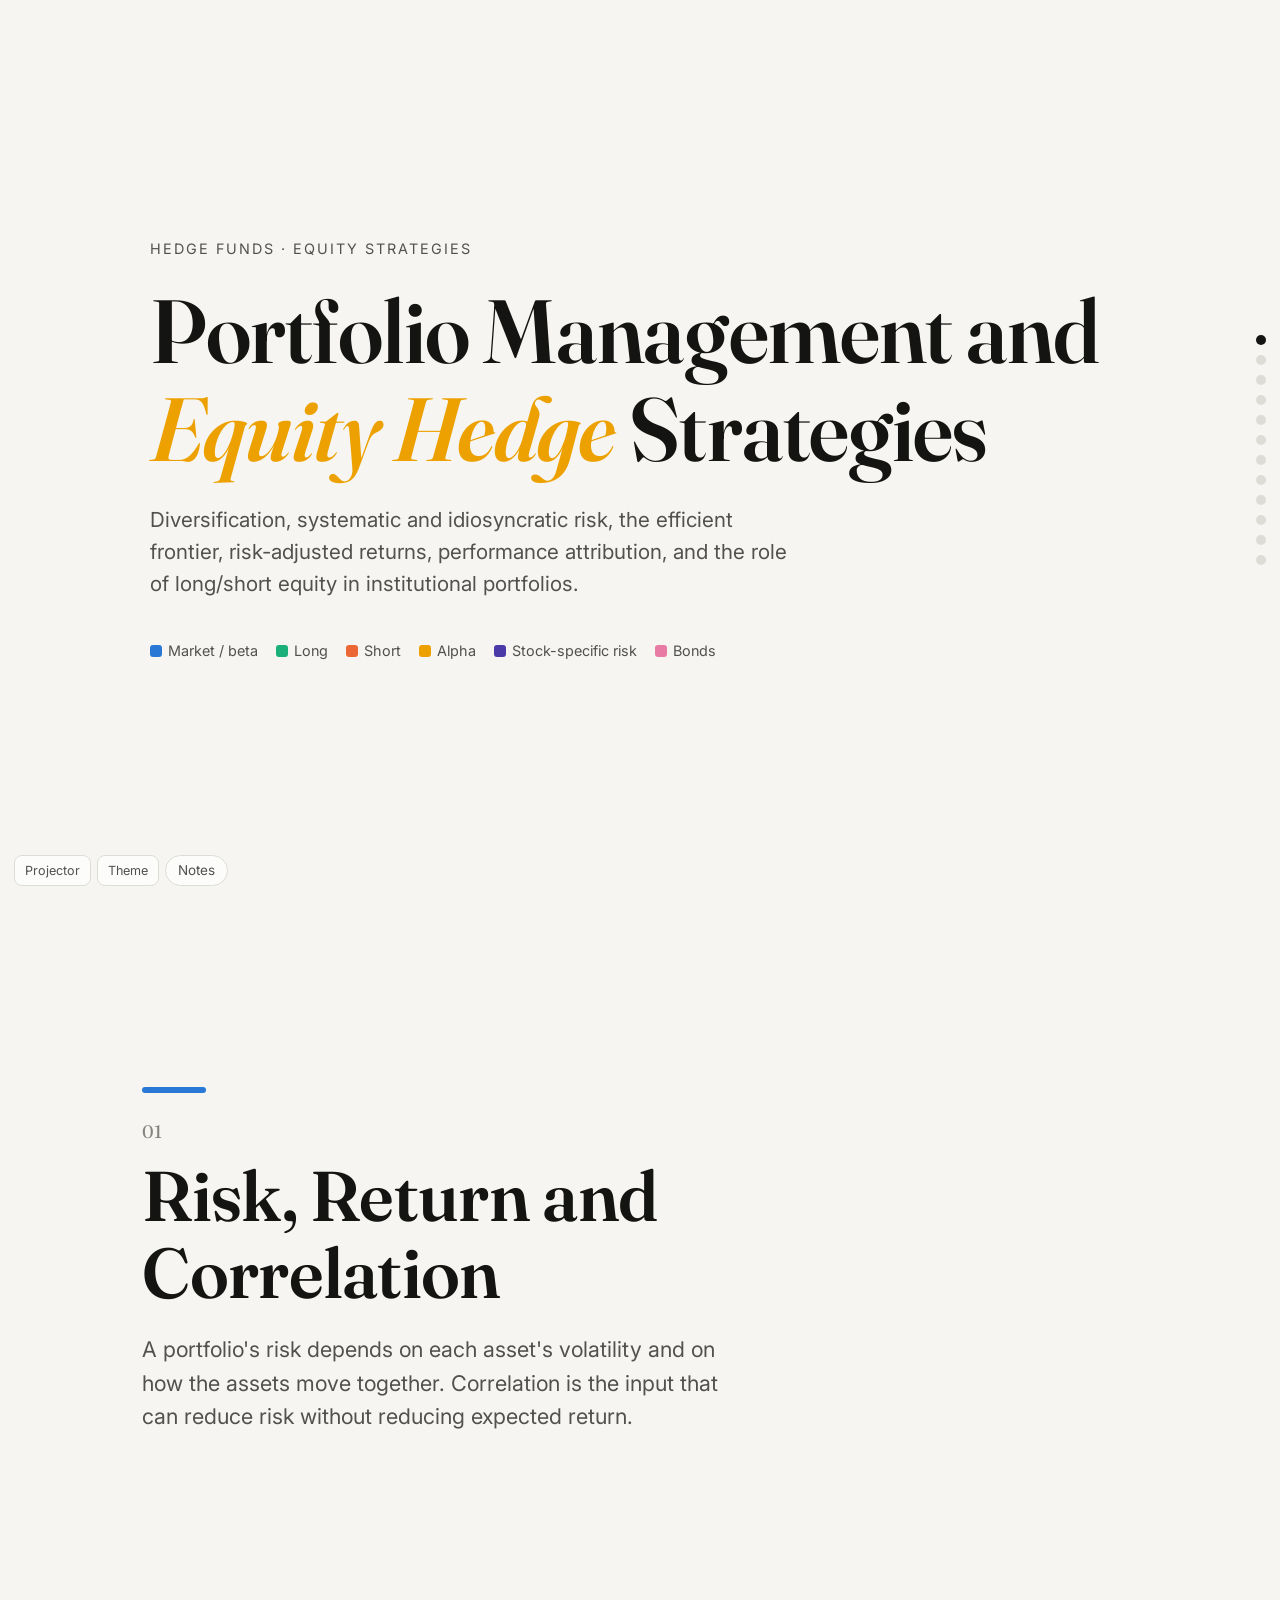
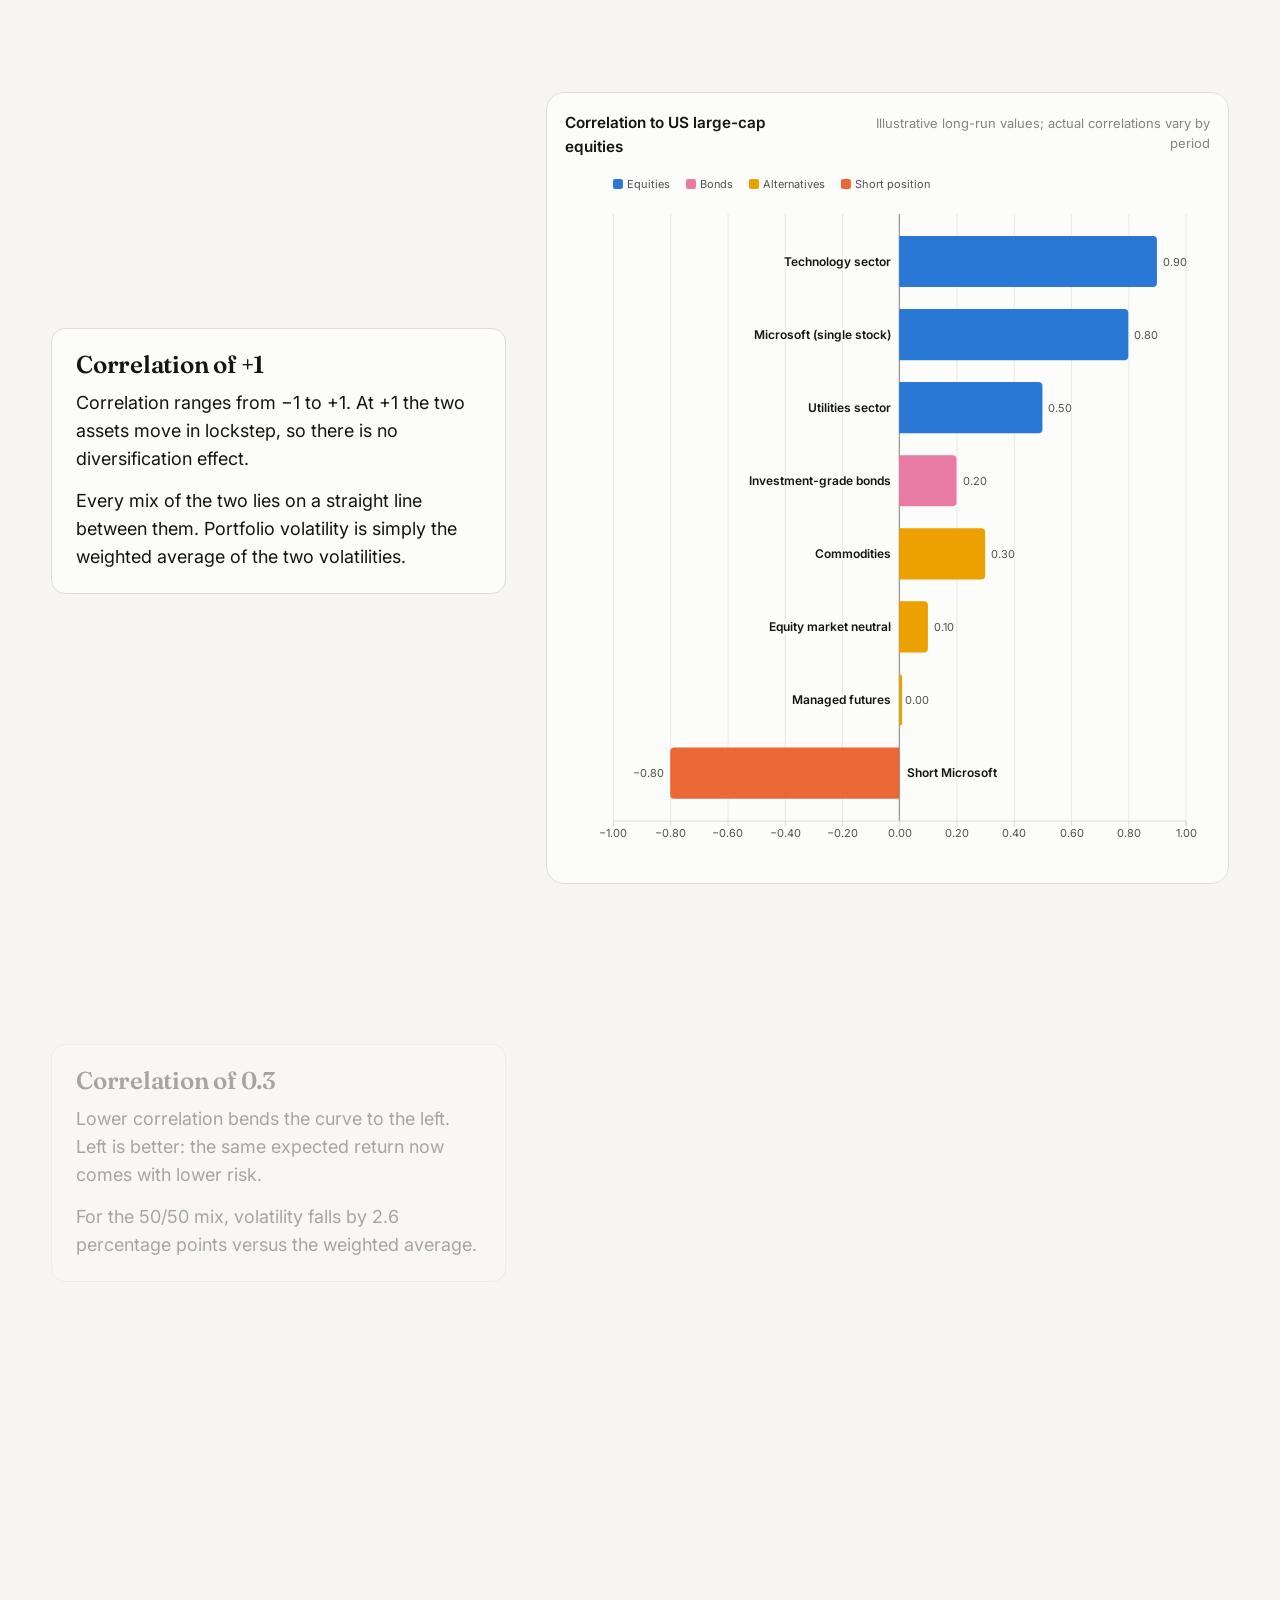
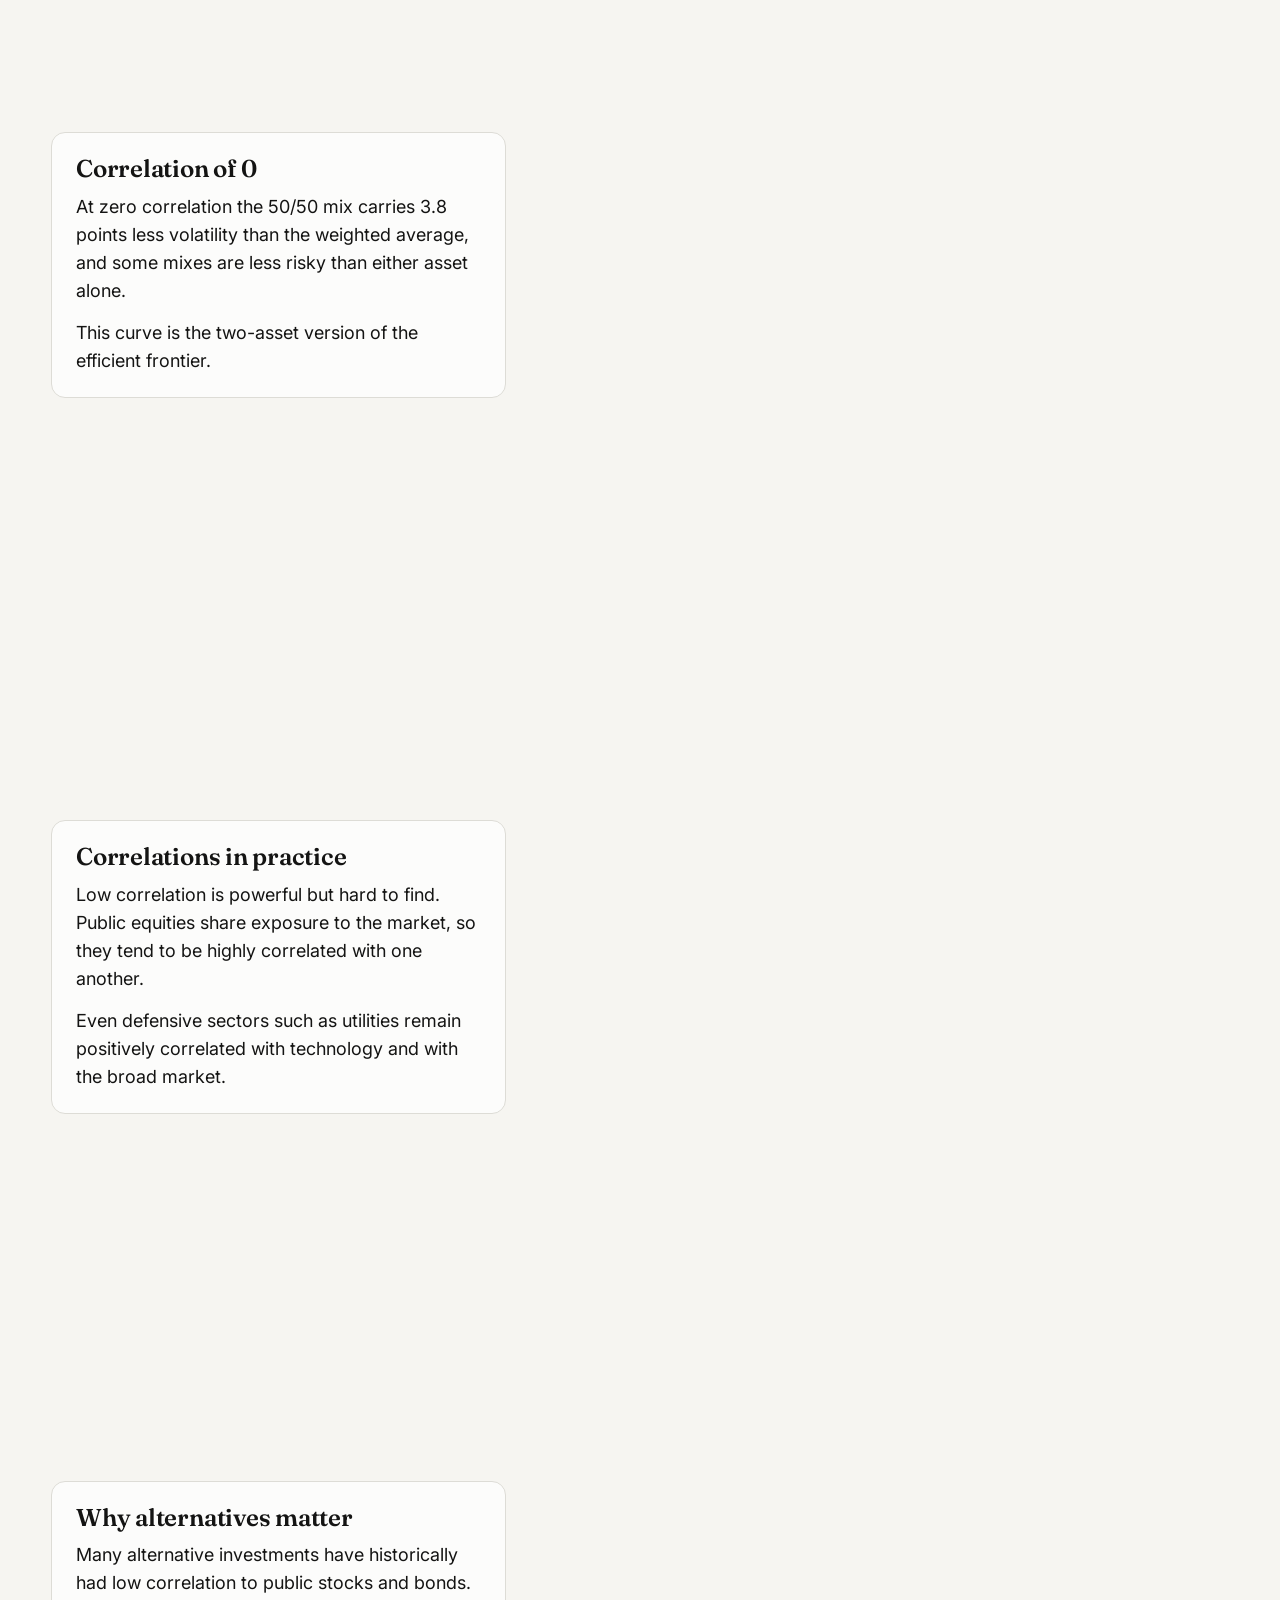
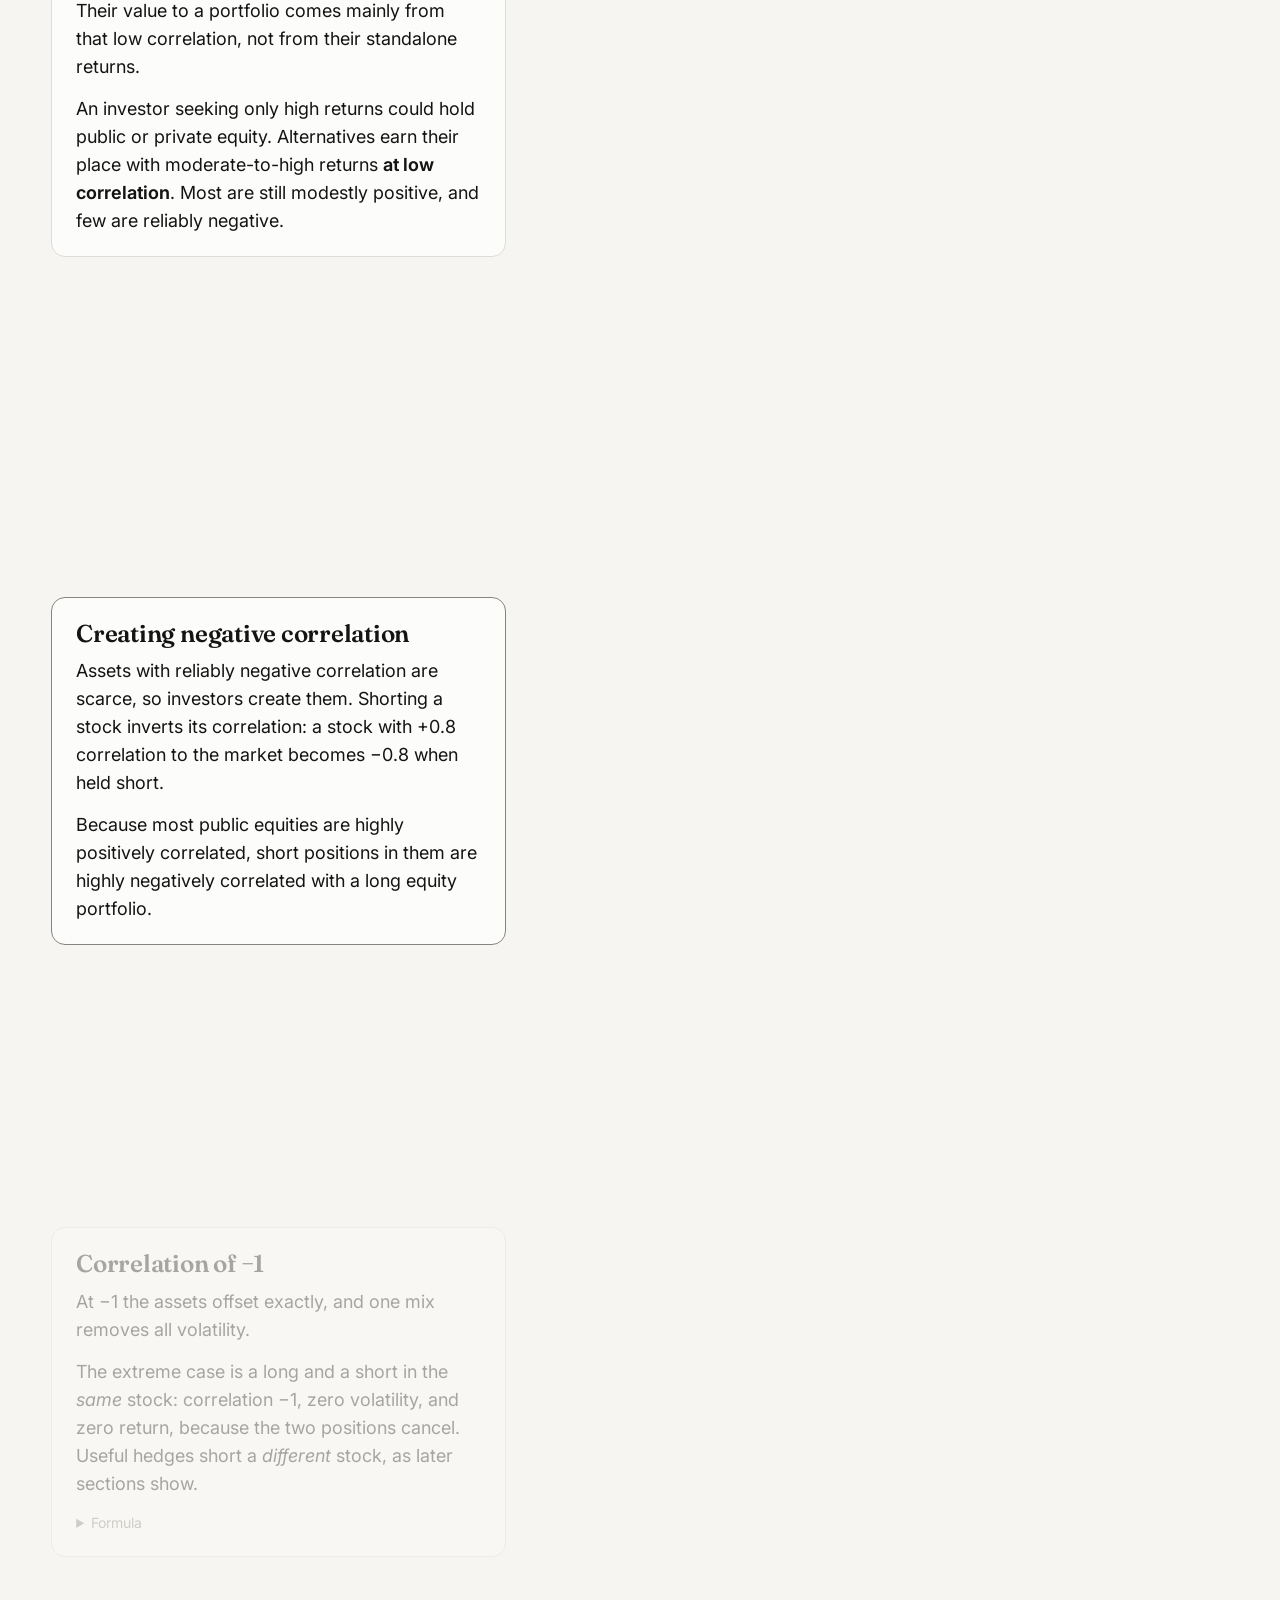
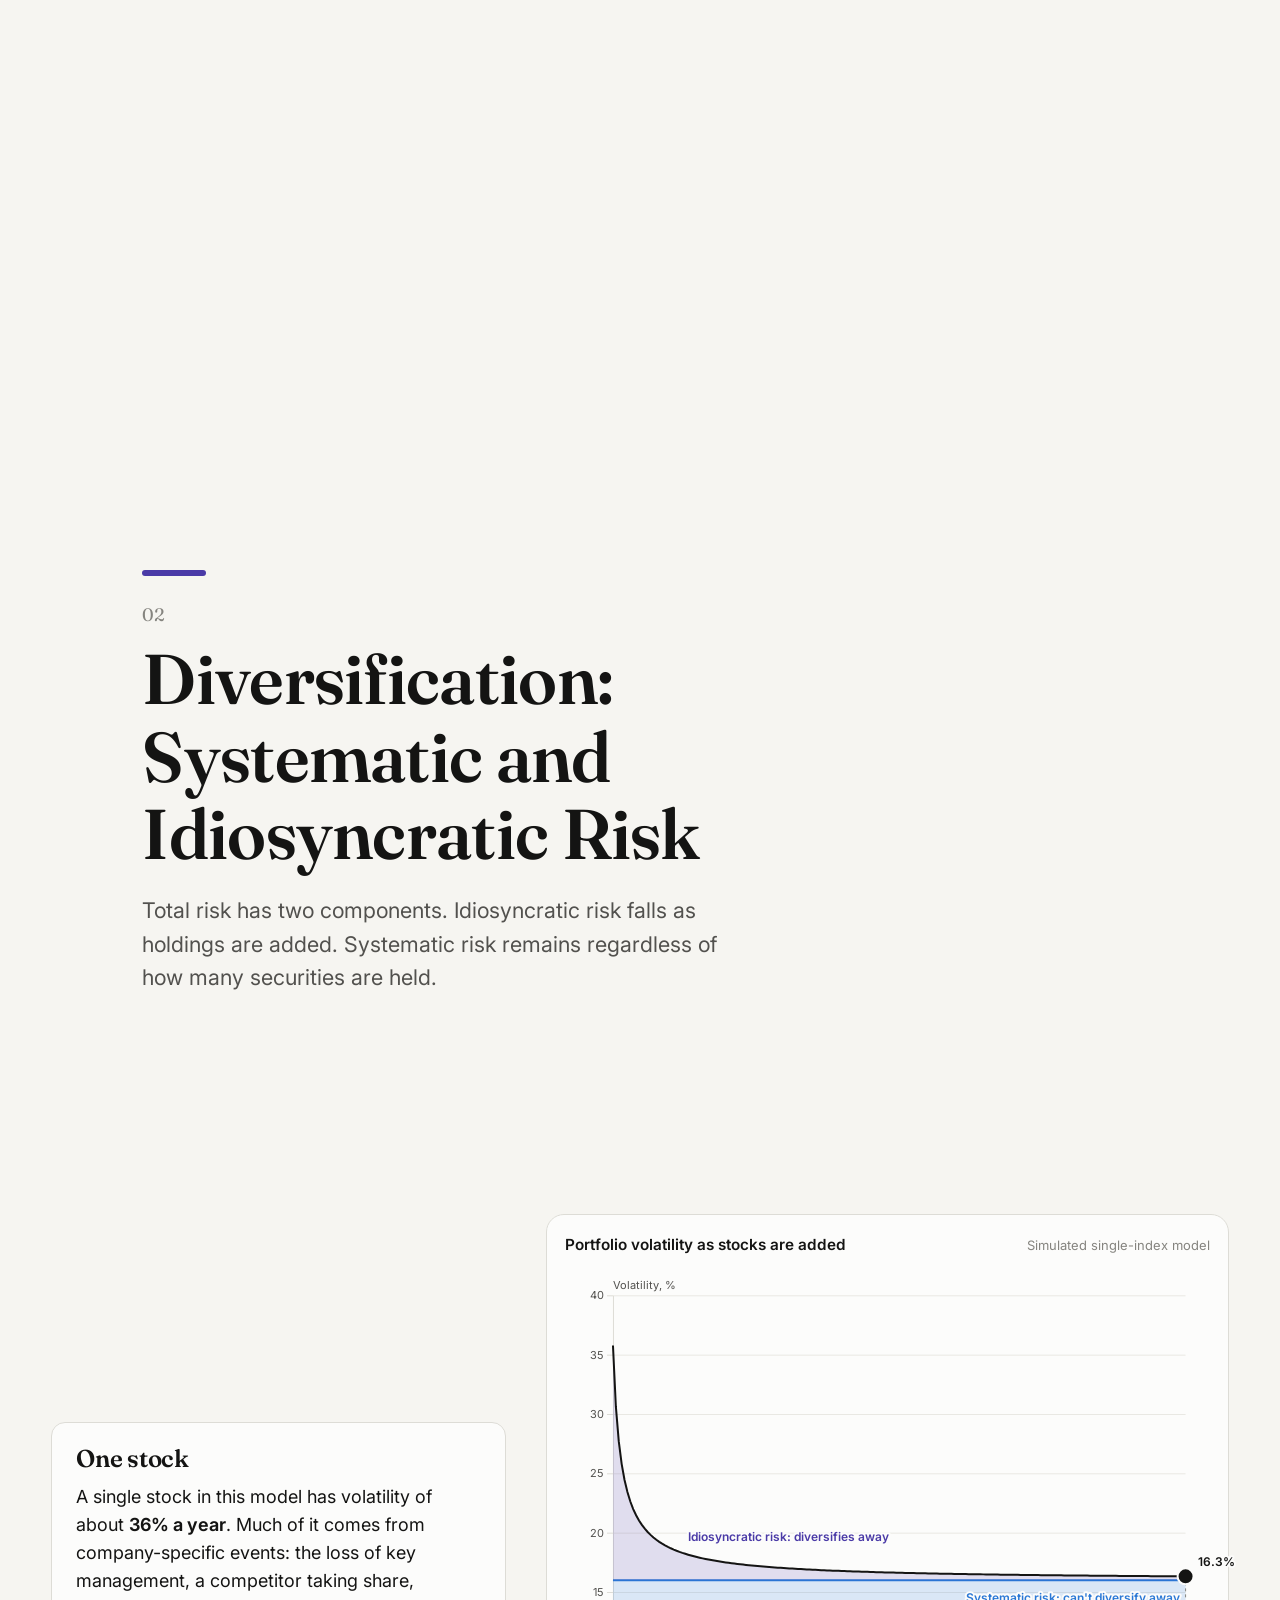
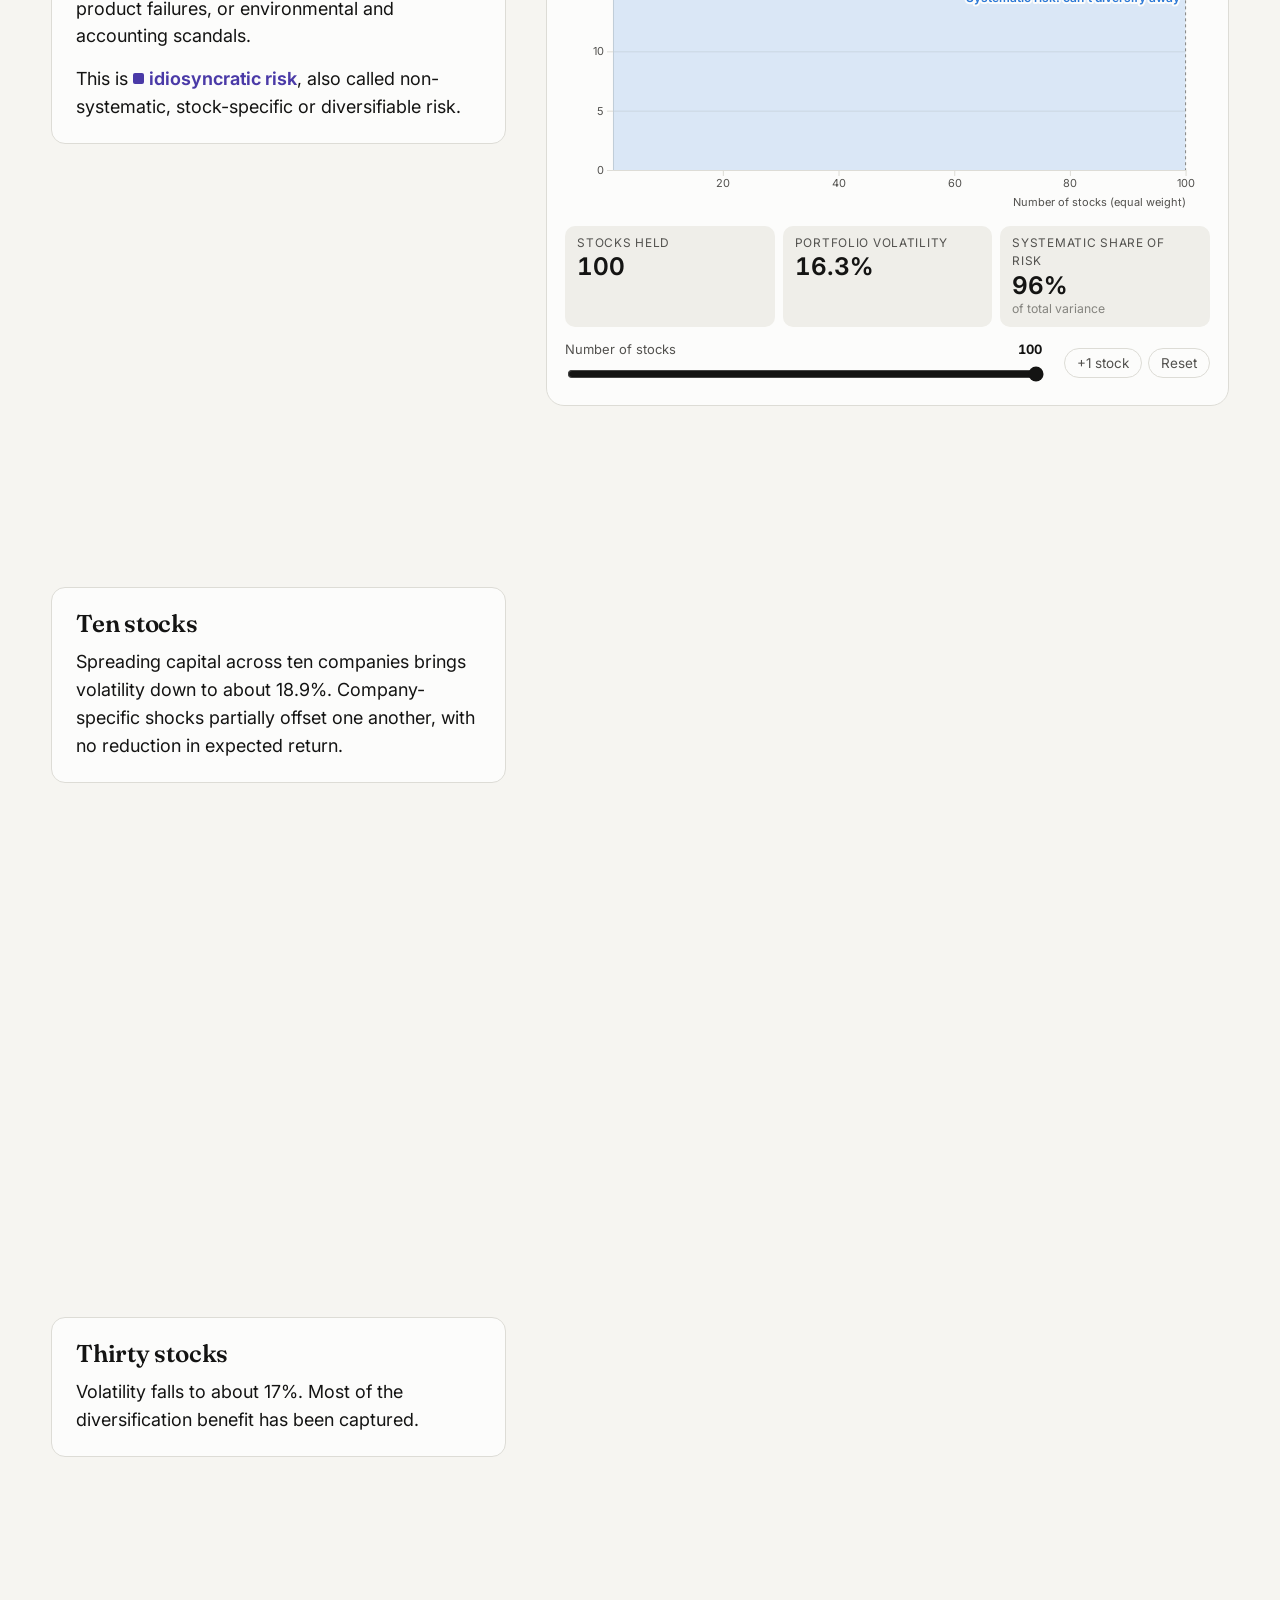
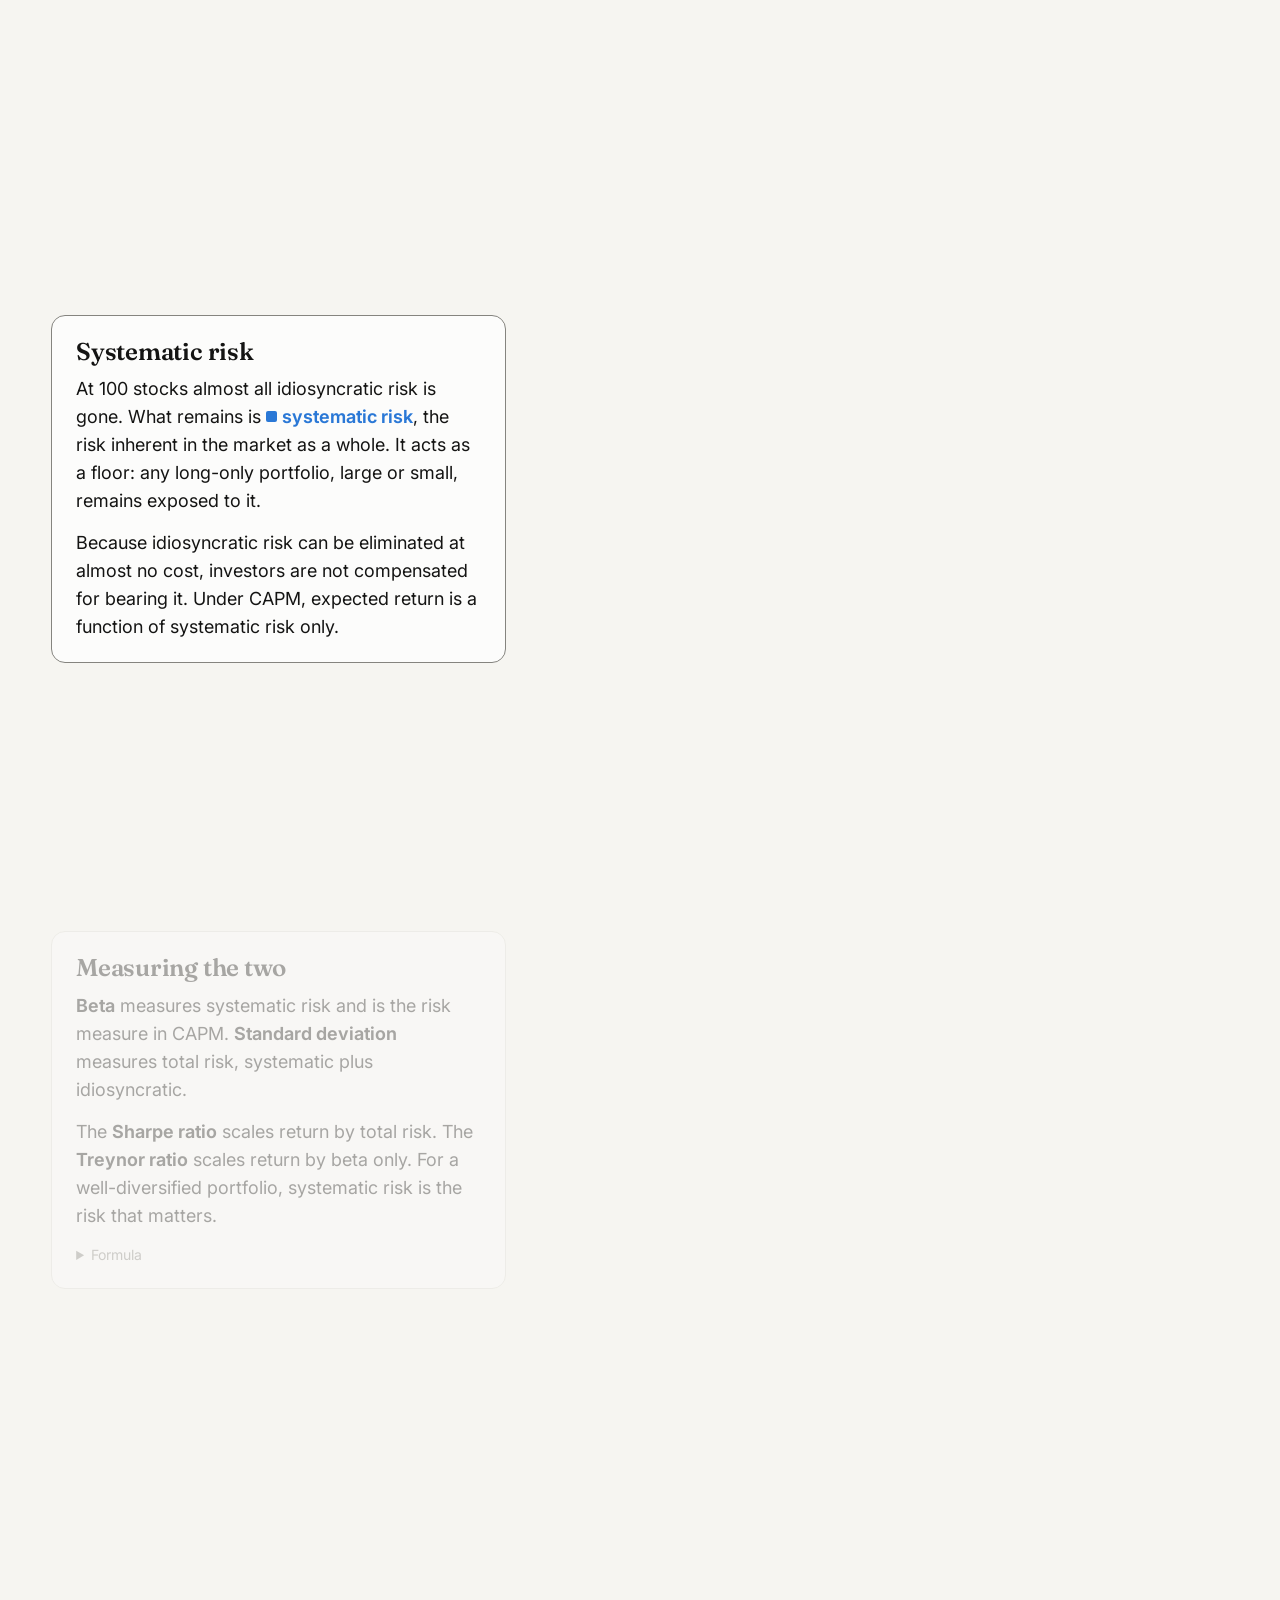
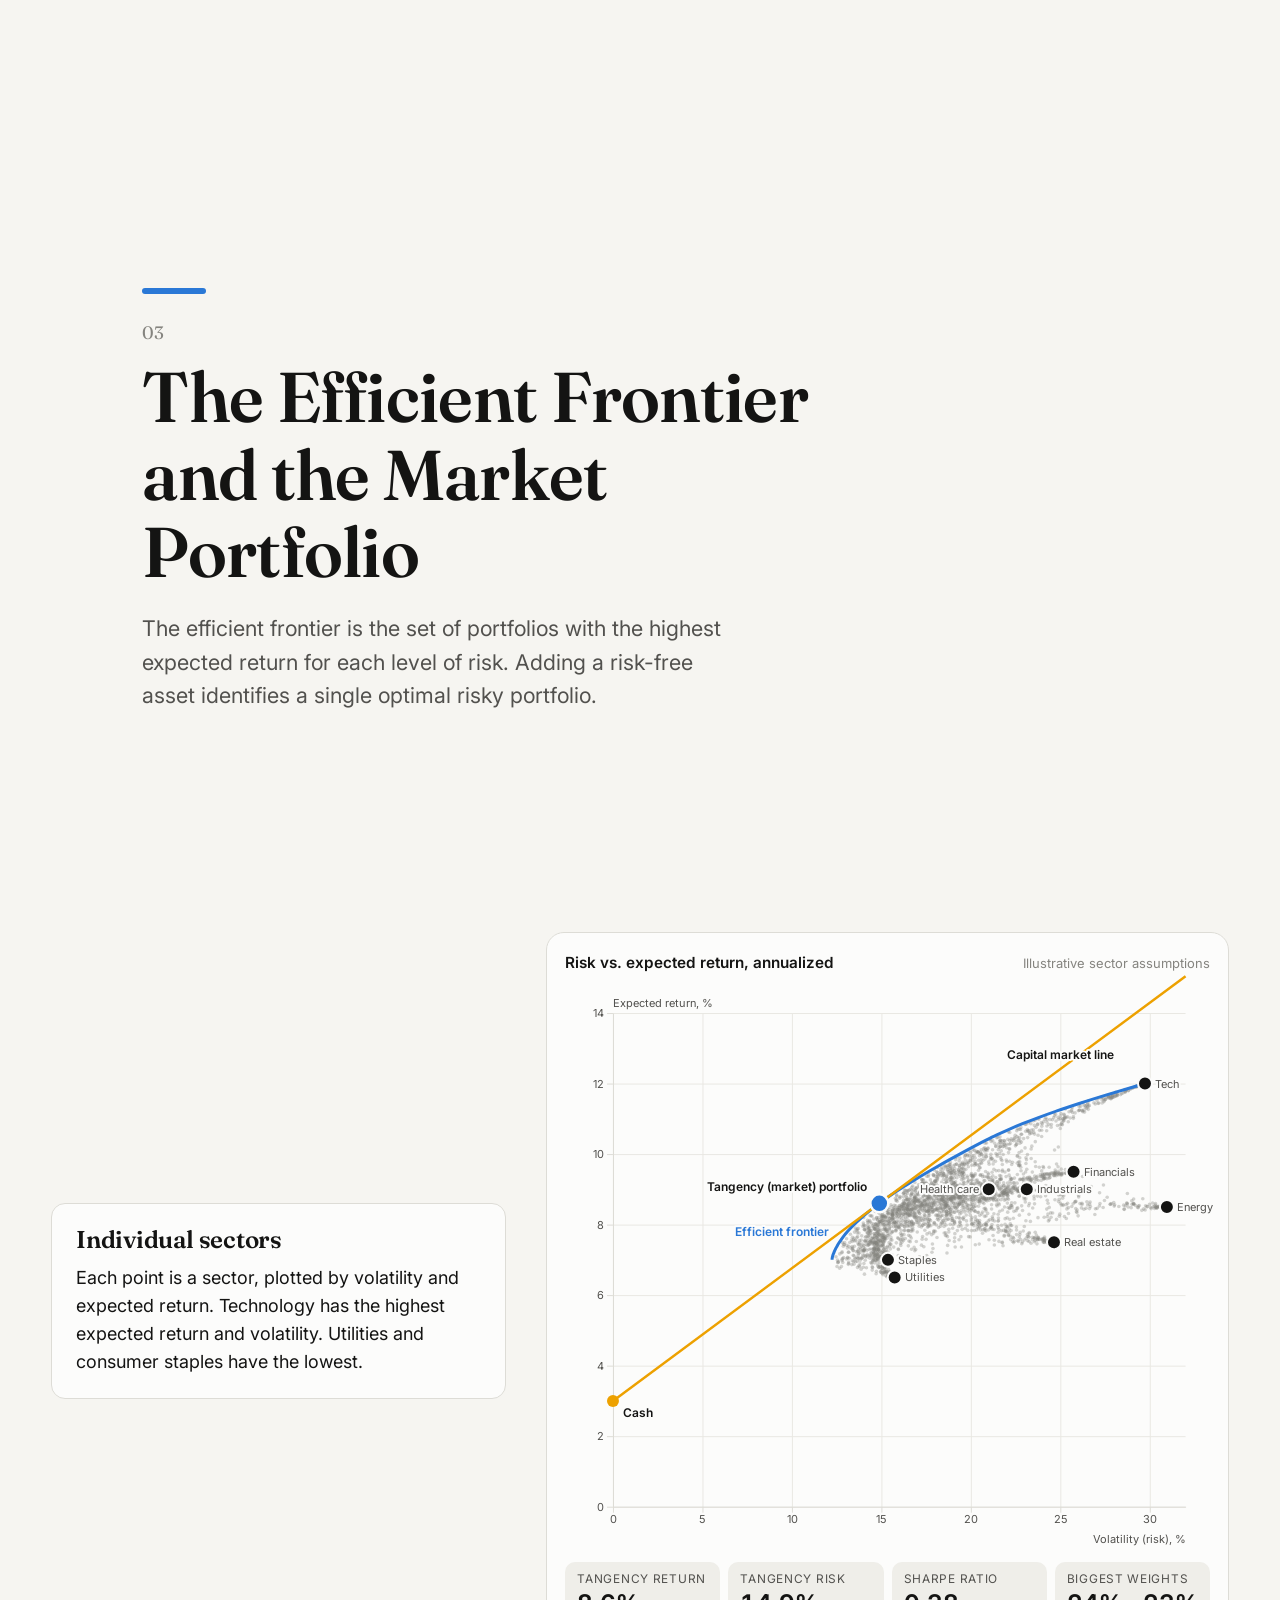
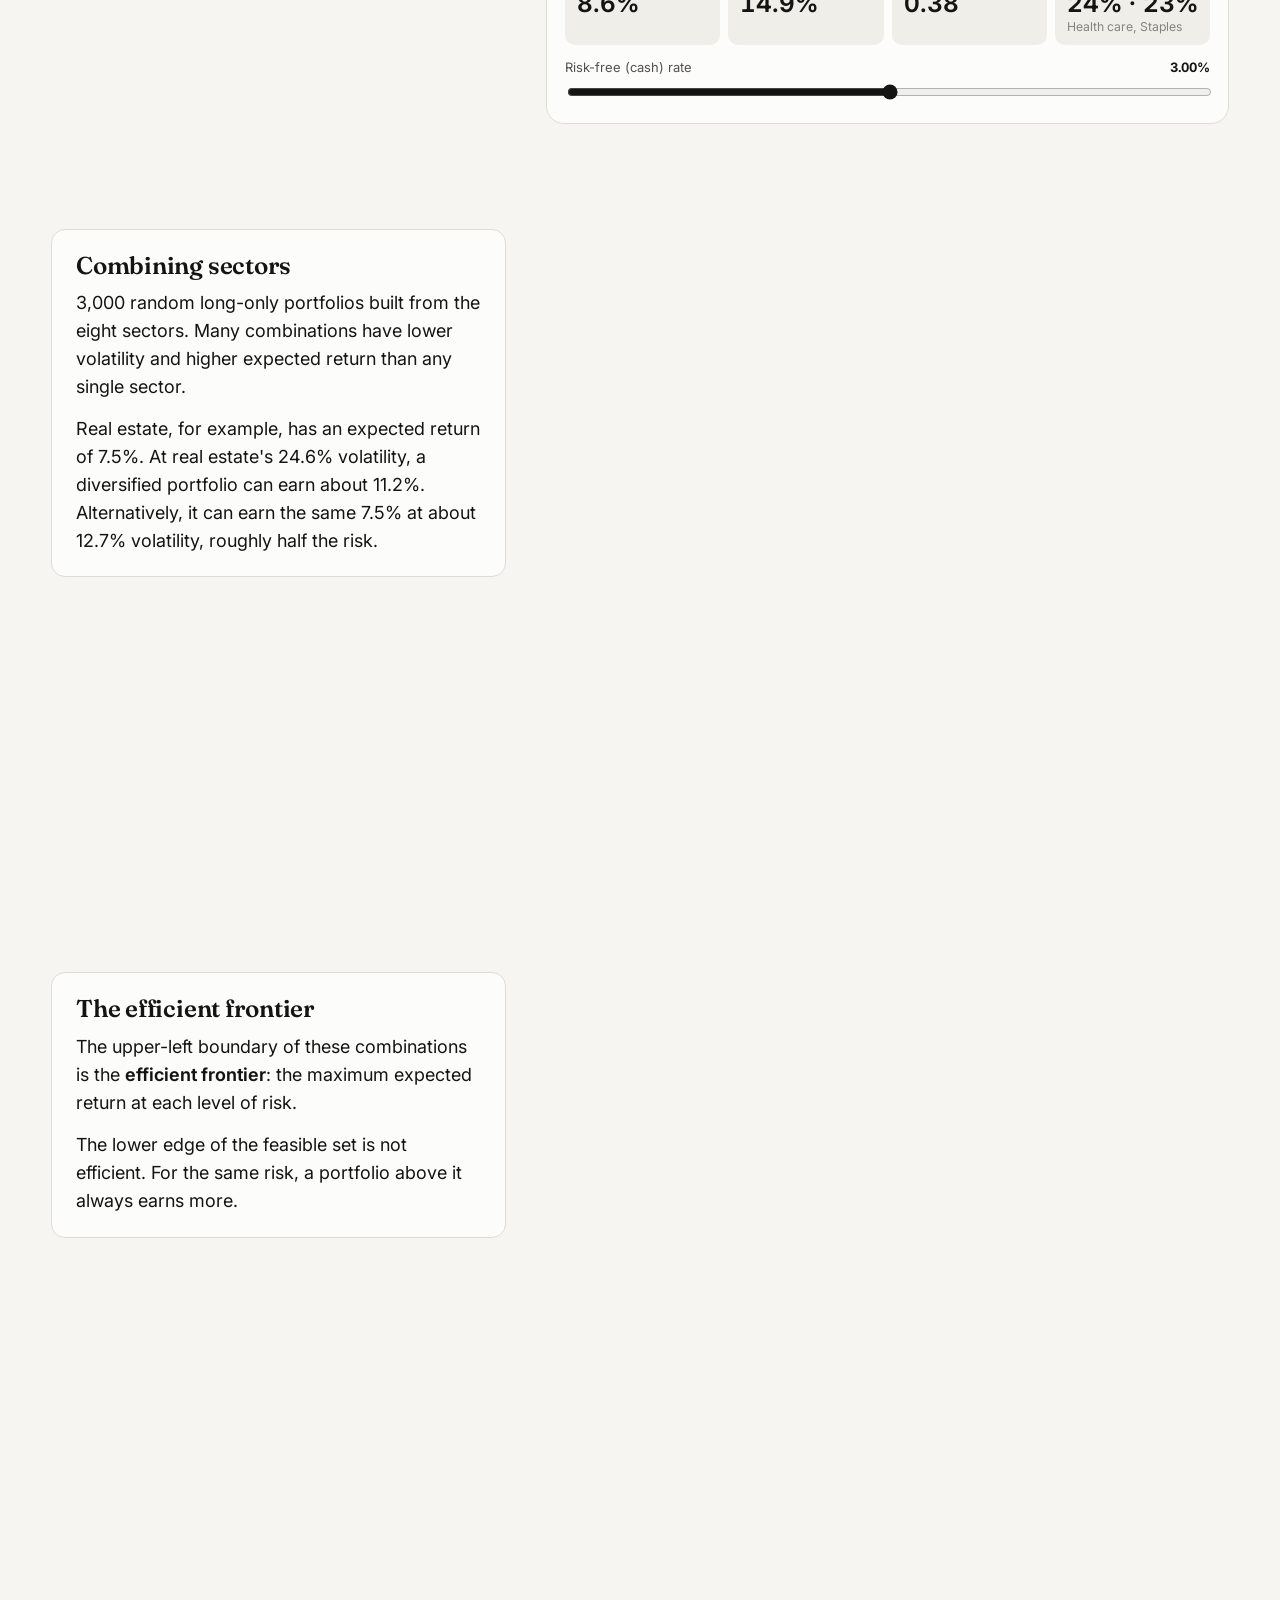
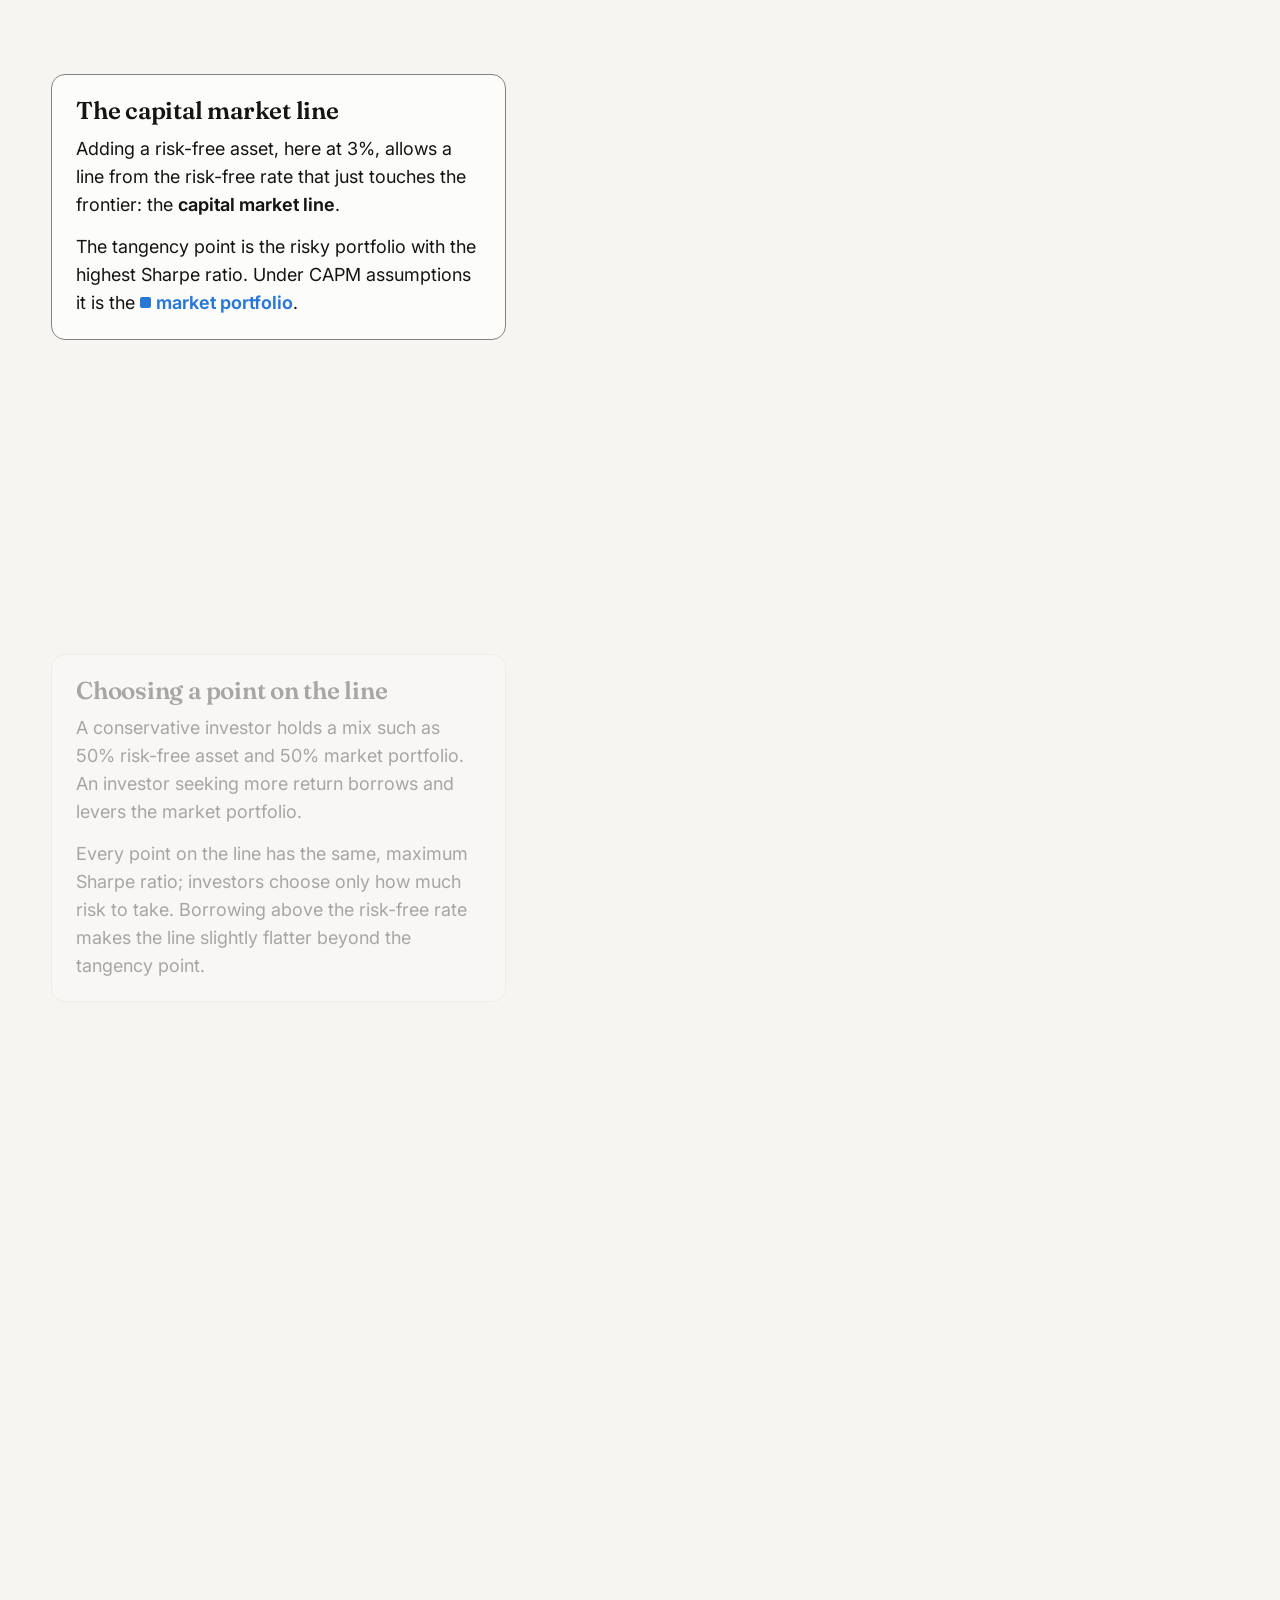
==== commit 2d0d5cf6: "Align site content with the recorded lecture Adds correlations-in-practice, alternatives and manufac" ====
--- a/index.html
+++ b/index.html
@@ -48,25 +48,43 @@
     <div class="steps">
       <div class="step stop" data-step="0"><div class="card">
         <h3>Correlation of +1</h3>
-        <p>Every mix of the two assets lies on a straight line. Portfolio volatility equals the weighted average of the two volatilities, so combining them provides no diversification.</p>
+        <p>Correlation ranges from −1 to +1. At +1 the two assets move in lockstep, so there is no diversification effect.</p>
+        <p>Every mix of the two lies on a straight line between them. Portfolio volatility is simply the weighted average of the two volatilities.</p>
       </div></div>
       <div class="step stop" data-step="1"><div class="card">
         <h3>Correlation of 0.3</h3>
-        <p>The curve bends to the left. A 50/50 mix has lower volatility than the weighted average of its components.</p>
+        <p>Lower correlation bends the curve to the left. Left is better: the same expected return now comes with lower risk.</p>
+        <p>For the 50/50 mix, volatility falls by 2.6 percentage points versus the weighted average.</p>
       </div></div>
       <div class="step stop" data-step="2"><div class="card">
         <h3>Correlation of 0</h3>
-        <p>Some mixes have lower volatility than either asset on its own.</p>
-      </div></div>
-      <div class="step stop" data-step="3"><div class="card">
+        <p>At zero correlation the 50/50 mix carries 3.8 points less volatility than the weighted average, and some mixes are less risky than either asset alone.</p>
+        <p>This curve is the two-asset version of the efficient frontier.</p>
+      </div></div>
+      <div class="step stop" data-step="3"><div class="card">
+        <h3>Correlations in practice</h3>
+        <p>Low correlation is powerful but hard to find. Public equities share exposure to the market, so they tend to be highly correlated with one another.</p>
+        <p>Even defensive sectors such as utilities remain positively correlated with technology and with the broad market.</p>
+      </div></div>
+      <div class="step stop" data-step="4"><div class="card">
+        <h3>Why alternatives matter</h3>
+        <p>Many alternative investments have historically had low correlation to public stocks and bonds. Their value to a portfolio comes mainly from that low correlation, not from their standalone returns.</p>
+        <p>An investor seeking only high returns could hold public or private equity. Alternatives earn their place with moderate-to-high returns <strong>at low correlation</strong>. Most are still modestly positive, and few are reliably negative.</p>
+      </div></div>
+      <div class="step stop" data-step="5"><div class="card">
+        <h3>Creating negative correlation</h3>
+        <p>Assets with reliably negative correlation are scarce, so investors create them. Shorting a stock inverts its correlation: a stock with +0.8 correlation to the market becomes −0.8 when held short.</p>
+        <p>Because most public equities are highly positively correlated, short positions in them are highly negatively correlated with a long equity portfolio.</p>
+      </div></div>
+      <div class="step stop" data-step="6"><div class="card">
         <h3>Correlation of −1</h3>
-        <p>The assets' movements offset exactly, and one mix has zero volatility.</p>
-        <p>The individual assets are unchanged in every case. Only the correlation between them differs. A short position is one way to create negative correlation.</p>
+        <p>At −1 the assets offset exactly, and one mix removes all volatility.</p>
+        <p>The extreme case is a long and a short in the <em>same</em> stock: correlation −1, zero volatility, and zero return, because the two positions cancel. Useful hedges short a <em>different</em> stock, as later sections show.</p>
         <details class="math"><summary>Formula</summary><div class="eq">σp² = w²σA² + (1−w)²σB² + 2w(1−w)·ρ·σA·σB</div></details>
       </div></div>
     </div>
     <div class="figure" id="w-corr">
-      <div class="fig-title"><span>Every mix of two assets, risk vs. return</span><span class="src">Illustrative: A 10% / 20% vol, B 5% / 10% vol</span></div>
+      <div class="fig-title"><span id="corr-title">Every mix of two assets, risk vs. return</span><span class="src" id="corr-src">Illustrative: A 10% / 20% vol, B 5% / 10% vol</span></div>
       <div class="chart"></div>
       <div class="readouts"></div>
       <div class="controls"></div>
@@ -86,21 +104,26 @@
     <div class="steps">
       <div class="step stop" data-step="0"><div class="card">
         <h3>One stock</h3>
-        <p>A single stock in this model has volatility of about <strong>36% a year</strong>. Most of it comes from company-specific events such as earnings surprises, litigation or management changes.</p>
-        <p>This is <span class="c-idio sw">idiosyncratic risk</span>, also called stock-specific, unsystematic or diversifiable risk.</p>
+        <p>A single stock in this model has volatility of about <strong>36% a year</strong>. Much of it comes from company-specific events: the loss of key management, a competitor taking share, product failures, or environmental and accounting scandals.</p>
+        <p>This is <span class="c-idio sw">idiosyncratic risk</span>, also called non-systematic, stock-specific or diversifiable risk.</p>
       </div></div>
       <div class="step stop" data-step="1"><div class="card">
         <h3>Ten stocks</h3>
-        <p>Company-specific shocks partially offset one another. Volatility falls sharply with no reduction in expected return.</p>
+        <p>Spreading capital across ten companies brings volatility down to about 18.9%. Company-specific shocks partially offset one another, with no reduction in expected return.</p>
       </div></div>
       <div class="step stop" data-step="2"><div class="card">
         <h3>Thirty stocks</h3>
-        <p>Most of the diversification benefit has been captured. Further additions reduce volatility only marginally.</p>
+        <p>Volatility falls to about 17%. Most of the diversification benefit has been captured.</p>
       </div></div>
       <div class="step stop" data-step="3"><div class="card">
         <h3>Systematic risk</h3>
-        <p>At 100 stocks the portfolio holds almost only <span class="c-market sw">systematic risk</span>: exposure to recessions, interest rate changes and market-wide shocks. Security selection cannot remove it.</p>
-        <p>Because idiosyncratic risk can be eliminated at no cost, investors are not compensated for bearing it. Under CAPM, expected return is a function of systematic risk only.</p>
+        <p>At 100 stocks almost all idiosyncratic risk is gone. What remains is <span class="c-market sw">systematic risk</span>, the risk inherent in the market as a whole. It acts as a floor: any long-only portfolio, large or small, remains exposed to it.</p>
+        <p>Because idiosyncratic risk can be eliminated at almost no cost, investors are not compensated for bearing it. Under CAPM, expected return is a function of systematic risk only.</p>
+      </div></div>
+      <div class="step stop" data-step="4"><div class="card">
+        <h3>Measuring the two</h3>
+        <p><strong>Beta</strong> measures systematic risk and is the risk measure in CAPM. <strong>Standard deviation</strong> measures total risk, systematic plus idiosyncratic.</p>
+        <p>The <strong>Sharpe ratio</strong> scales return by total risk. The <strong>Treynor ratio</strong> scales return by beta only. For a well-diversified portfolio, systematic risk is the risk that matters.</p>
         <details class="math"><summary>Formula</summary><div class="eq">Equal-weight, N stocks, β = 1:
 σp² = σm² + σε² / N
 σm = 16%, σε = 32%</div></details>
@@ -127,24 +150,27 @@
     <div class="steps">
       <div class="step stop" data-step="0"><div class="card">
         <h3>Individual sectors</h3>
-        <p>Each point is a sector, plotted by volatility and expected return.</p>
-      </div></div>
-      <div class="step stop" data-step="1"><div class="card">
-        <h3>Feasible portfolios</h3>
-        <p>3,000 random long-only portfolios built from the eight sectors. Many have lower volatility than any single sector.</p>
+        <p>Each point is a sector, plotted by volatility and expected return. Technology has the highest expected return and volatility. Utilities and consumer staples have the lowest.</p>
+      </div></div>
+      <div class="step stop" data-step="1"><div class="card">
+        <h3>Combining sectors</h3>
+        <p>3,000 random long-only portfolios built from the eight sectors. Many combinations have lower volatility and higher expected return than any single sector.</p>
+        <p>Real estate, for example, has an expected return of 7.5%. At real estate's 24.6% volatility, a diversified portfolio can earn about 11.2%. Alternatively, it can earn the same 7.5% at about 12.7% volatility, roughly half the risk.</p>
       </div></div>
       <div class="step stop" data-step="2"><div class="card">
         <h3>The efficient frontier</h3>
-        <p>The upper-left boundary of the feasible set is the <strong>efficient frontier</strong>: the maximum expected return at each level of risk. Portfolios below it are inefficient.</p>
+        <p>The upper-left boundary of these combinations is the <strong>efficient frontier</strong>: the maximum expected return at each level of risk.</p>
+        <p>The lower edge of the feasible set is not efficient. For the same risk, a portfolio above it always earns more.</p>
       </div></div>
       <div class="step stop" data-step="3"><div class="card">
         <h3>The capital market line</h3>
-        <p>The line from the risk-free rate tangent to the frontier is the <strong>capital market line</strong>. The tangency point is the risky portfolio with the highest Sharpe ratio. Under CAPM assumptions, it is the <span class="c-market sw">market portfolio</span>.</p>
+        <p>Adding a risk-free asset, here at 3%, allows a line from the risk-free rate that just touches the frontier: the <strong>capital market line</strong>.</p>
+        <p>The tangency point is the risky portfolio with the highest Sharpe ratio. Under CAPM assumptions it is the <span class="c-market sw">market portfolio</span>.</p>
       </div></div>
       <div class="step stop" data-step="4"><div class="card">
-        <h3>Two-fund separation</h3>
-        <p>Investors combine the tangency portfolio with cash to reduce risk, or borrow to increase it. Every point on the line dominates the frontier below it.</p>
-        <p>A higher risk-free rate moves the tangency point toward riskier portfolios. In practice, institutions deviate from the market portfolio deliberately. That deviation is active management.</p>
+        <h3>Choosing a point on the line</h3>
+        <p>A conservative investor holds a mix such as 50% risk-free asset and 50% market portfolio. An investor seeking more return borrows and levers the market portfolio.</p>
+        <p>Every point on the line has the same, maximum Sharpe ratio; investors choose only how much risk to take. Borrowing above the risk-free rate makes the line slightly flatter beyond the tangency point.</p>
       </div></div>
     </div>
     <div class="figure" id="w-frontier">
@@ -168,20 +194,22 @@
     <div class="steps">
       <div class="step stop" data-step="0"><div class="card">
         <h3>Index fund</h3>
-        <p>Each point is one month: market return on the horizontal axis, fund return on the vertical. The slope of the regression line is <span class="c-market sw">beta</span>. The intercept is <span class="c-alpha sw">alpha</span>.</p>
-        <p>An index fund is pure beta, available for roughly <strong>0.03% a year</strong>.</p>
+        <p>Market return is on the horizontal axis and fund return on the vertical. The slope of the regression line is <span class="c-market sw">beta</span>. The intercept is <span class="c-alpha sw">alpha</span>.</p>
+        <p>An index fund such as VOO or SPY tracks the market with a beta of 1 and zero alpha. Pure beta is available for about <strong>0.03% a year</strong>, so investors should not pay active fees for it.</p>
       </div></div>
       <div class="step stop" data-step="1"><div class="card">
         <h3>Closet indexer</h3>
-        <p>Beta near 1, minimal alpha, and additional tracking noise. At hedge fund fee levels, an investor would pay active fees for exposure available almost for free.</p>
+        <p>A closet indexer charges active fees but tracks the benchmark closely, with a beta near 0.95 and minimal alpha. Fear of tracking error keeps it from deviating enough to generate meaningful alpha.</p>
+        <p>At hedge fund fee levels, the investor's net return would be at or below the market's. Generating alpha requires deviating from the market.</p>
       </div></div>
       <div class="step stop" data-step="2"><div class="card">
         <h3>Leveraged beta</h3>
-        <p>Beta of 1.5 and zero alpha. Returns are high in rising markets, but they come entirely from market exposure. The <strong>Sharpe ratio</strong> does not distinguish this from skill. The <strong>Treynor ratio</strong> and <strong>Jensen's alpha</strong> do.</p>
+        <p>A beta of 1.5 and zero alpha. Returns are high in rising markets, but they come entirely from market exposure.</p>
+        <p>The <strong>Sharpe ratio</strong> is the same 0.37 as the index fund, so it does not distinguish leverage from skill. <strong>Jensen's alpha</strong> (0%) and the <strong>Treynor ratio</strong> do.</p>
       </div></div>
       <div class="step stop" data-step="3"><div class="card">
         <h3>Market neutral</h3>
-        <p>A flat regression line with a positive intercept. Returns have little dependence on the market, and most of the return is <span class="c-alpha sw">alpha</span>.</p>
+        <p>A beta near zero, so the return comes almost entirely from <span class="c-alpha sw">alpha</span>. Because it barely moves with the market, a market-neutral fund is a strong diversifier inside a broader portfolio.</p>
         <p>The <strong>information ratio</strong>, alpha divided by residual volatility, is the standard measure for this type of manager.</p>
         <details class="math"><summary>Formulas</summary><div class="eq">Rfund − rf = α + β(Rm − rf) + ε
 Sharpe = (R − rf) / σ
@@ -209,20 +237,25 @@
   <div class="scrolly">
     <div class="steps">
       <div class="step stop" data-step="0"><div class="card">
-        <h3>Allocation only</h3>
-        <p>The portfolio holds the benchmark's securities within each sector but <strong>overweights Tech</strong> and <strong>underweights Energy</strong>. All excess return is an <span class="c-market sw">allocation effect</span>.</p>
-      </div></div>
-      <div class="step stop" data-step="1"><div class="card">
-        <h3>Selection only</h3>
-        <p>Sector weights match the benchmark, but the securities chosen within each sector outperform. All excess return is a <span class="c-alpha sw">selection effect</span>.</p>
-      </div></div>
-      <div class="step stop" data-step="2"><div class="card">
-        <h3>Institutional application</h3>
-        <p>Pensions and endowments primarily make <strong>allocation</strong> decisions. Brinson, Hood and Beebower (1986) found that allocation policy explained most of the <em>variation over time</em> in pension fund returns. The finding is often misstated as explaining "90% of returns".</p>
-        <p>Institutions hire external managers for <strong>selection</strong>. A hedged equity fund isolates selection, because its market exposure has been removed.</p>
+        <h3>Allocation effect</h3>
+        <p>The manager holds each sector exactly as the benchmark does, for example through sector ETFs, but changes the sector weights: <strong>overweight Tech</strong> in a strong tech market and <strong>underweight Energy</strong> during its decline. All excess return is an <span class="c-market sw">allocation effect</span>.</p>
+        <p>Allocation can add significant return, but it concentrates risk in a few sector calls.</p>
+      </div></div>
+      <div class="step stop" data-step="1"><div class="card">
+        <h3>Selection effect</h3>
+        <p>Sector weights match the benchmark exactly. Excess return comes from choosing companies that outperform the average company in their sector. All excess return is a <span class="c-alpha sw">selection effect</span>.</p>
+      </div></div>
+      <div class="step stop" data-step="2"><div class="card">
+        <h3>Both effects</h3>
+        <p>Most active managers produce some of each, plus an interaction term from overweighting the sectors where their picks also outperform.</p>
         <details class="math"><summary>Formulas</summary><div class="eq">Allocation = (wp − wb)(rb − Rb)
 Selection = wb(rp − rb)
 Interaction = (wp − wb)(rp − rb)</div></details>
+      </div></div>
+      <div class="step stop" data-step="3"><div class="card">
+        <h3>Institutional practice</h3>
+        <p>Institutions generally keep their own allocation close to the benchmark and avoid large allocation bets. They hire external managers to generate <strong>selection</strong> alpha.</p>
+        <p>Managers with opposite style tilts are often combined. Pairing a growth manager with a value manager leaves the total portfolio with little net style bias, while each manager still contributes stock-selection alpha.</p>
       </div></div>
     </div>
     <div class="figure" id="w-attr">
@@ -245,7 +278,8 @@
     <div class="steps">
       <div class="step stop" data-step="0"><div class="card">
         <h3>Capital allocation vs. risk allocation</h3>
-        <p>Stocks are 60% of the capital. Because stock volatility is much higher than bond volatility, stocks contribute <strong>about 94% of portfolio variance</strong>.</p>
+        <p>Stocks are 60% of the capital, but because stock volatility is much higher than bond volatility, stocks contribute <strong>about 94% of portfolio variance</strong>. The dollar weights say little about the risk weights.</p>
+        <p>Bonds act mainly as a dampener on equity moves.</p>
       </div></div>
       <div class="step stop" data-step="1"><div class="card">
         <h3>2008</h3>
@@ -253,7 +287,7 @@
       </div></div>
       <div class="step stop" data-step="2"><div class="card">
         <h3>2022</h3>
-        <p>Rising inflation and interest rates drove both lower. The S&amp;P 500 returned −18.1% and the Aggregate −13.0%. A 60/40 portfolio returned about −16%.</p>
+        <p>Rising inflation and interest rates drove both lower. The S&amp;P 500 returned −18.1% and the Aggregate −13.0%, so bonds provided no dampening. A 60/40 portfolio returned about −16%.</p>
         <p>Institutions therefore seek return streams that depend on neither equity market direction nor a stable stock–bond correlation.</p>
       </div></div>
     </div>
@@ -277,25 +311,32 @@
     <div class="steps">
       <div class="step stop" data-step="0"><div class="card">
         <h3>Long position</h3>
-        <p>Each point is one month. The stock has a beta of 1.2 and a correlation of about 0.7 to the market.</p>
+        <p>Short positions create negative correlation with the rest of a portfolio, or with its equity holdings specifically.</p>
+        <p>Each point is one month. This stock has a beta of 1.2 and a correlation of about 0.7 to the market.</p>
       </div></div>
       <div class="step stop" data-step="1"><div class="card">
         <h3>Short position</h3>
         <p>Every return changes sign. Beta becomes −1.2 and correlation becomes about −0.7.</p>
       </div></div>
       <div class="step stop" data-step="2"><div class="card">
-        <h3>Costs of shorting</h3>
-        <p>A standalone short has a <strong>negative expected return</strong>, because equities earn a positive risk premium over time. Short sellers also pay a borrow fee and face theoretically unlimited losses and short squeezes, as in GameStop in January 2021.</p>
-        <p>The return source in a long/short strategy is therefore the <strong>spread</strong> between the long and short positions, not the short on its own.</p>
-      </div></div>
-      <div class="step stop" data-step="3"><div class="card">
-        <h3>A hedged pair</h3>
-        <p>Long <span class="c-long sw">$100 of stock A</span> (beta 1.3), short <span class="c-short sw">stock B</span> (beta 1.0).</p>
-        <p>At $130 short, beta-adjusted net exposure is zero. The remaining return is the performance difference between the two stocks: <span class="c-alpha sw">alpha</span>.</p>
+        <h3>Negative expected return</h3>
+        <p>A standalone short has a <strong>negative expected return</strong>. Investors are paid a positive risk premium for bearing systematic risk, so a long equity position has a positive expected return and a short has a negative one.</p>
+        <p>Short sellers also pay a borrow fee on the shares.</p>
+      </div></div>
+      <div class="step stop" data-step="3"><div class="card">
+        <h3>Asymmetric payoff</h3>
+        <p>A long position can gain without limit but can lose at most 100%. A short is the reverse: it can gain at most 100% and its losses are theoretically unlimited.</p>
+        <p>Short squeezes make that risk concrete, as in GameStop in January 2021.</p>
+      </div></div>
+      <div class="step stop" data-step="4"><div class="card">
+        <h3>Pairs trading</h3>
+        <p>In a long/short strategy the return source is the <strong>spread</strong> between the long and short positions, not the short on its own.</p>
+        <p>Long <span class="c-long sw">$100 of stock A</span> (beta 1.3), short <span class="c-short sw">stock B</span> (beta 1.0). At $130 short, beta-adjusted exposure is zero, and the remaining return is the performance difference between the two: <span class="c-alpha sw">alpha</span>. The bet is that A outperforms B in both rising and falling markets.</p>
+        <p>Common pairs: Coca-Cola and PepsiCo, Booking and Expedia, Union Pacific with CSX or Norfolk Southern.</p>
       </div></div>
     </div>
     <div class="figure" id="w-short">
-      <div class="fig-title"><span id="short-title">Monthly position return vs. market return</span><span class="src">Simulated</span></div>
+      <div class="fig-title"><span id="short-title">Monthly position return vs. market return</span><span class="src" id="short-src">Simulated</span></div>
       <div class="chart"></div>
       <div class="readouts"></div>
       <div class="controls"></div>
@@ -320,12 +361,12 @@
       <div class="step stop" data-step="1"><div class="card">
         <h3>Add a short in Stock B</h3>
         <p><span class="c-short sw">Stock B</span> is a similar company with a 0.9 correlation to A and an expected return of 7%. A short position in B therefore has a negative expected return.</p>
-        <p>Shorting $0.69 of B per $1 of A lowers expected excess return to 4.2% and volatility to 15.2%.</p>
-      </div></div>
-      <div class="step stop" data-step="2"><div class="card">
-        <h3>Higher Sharpe ratio</h3>
-        <p>The Sharpe ratio rises from 0.23 to 0.28. Levered to A's 30% volatility, the hedged position has an expected excess return of 8.4%, compared with 7.0% for A alone.</p>
-        <p>The short loses money on its own but removes risk that was not being compensated. Equity long/short funds apply this across many positions.</p>
+        <p>Shorting $0.69 of B per $1 of A lowers expected excess return to 4.2%, but cuts volatility from 30% to 15.2%.</p>
+      </div></div>
+      <div class="step stop" data-step="2"><div class="card">
+        <h3>Higher return per unit of risk</h3>
+        <p>The Sharpe ratio rises from 0.23 to 0.28. This is the diversification effect from the correlation section.</p>
+        <p>Scaled up to A's original 30% volatility, the hedged position has an expected excess return of 8.4%, compared with 7.0% for A alone.</p>
       </div></div>
     </div>
     <div class="figure" id="w-hook">
@@ -353,25 +394,25 @@
       </div></div>
       <div class="step stop" data-step="1"><div class="card">
         <h3>130/30</h3>
-        <p>30% short, with the proceeds funding an additional 30% of longs. Net exposure remains 100% and gross exposure is 160%. The manager can express negative views as well as positive ones.</p>
+        <p>30% short, with the short proceeds funding an additional 30% of longs. Net exposure remains 100% and gross exposure is 160%. The manager can express negative views as well as positive ones.</p>
       </div></div>
       <div class="step stop" data-step="2"><div class="card">
         <h3>Long-biased long/short</h3>
-        <p>The most common equity hedge structure: for example, 120% long and 60% short, for net exposure of about 60%. The fund retains some market exposure, reduces downside, and can earn alpha on both sides of the book.</p>
+        <p>The most common long/short structure, for example 120% long and 60% short. Because equities rise over time, these funds keep some positive beta while hedging part of their long exposure.</p>
       </div></div>
       <div class="step stop" data-step="3"><div class="card">
         <h3>Equity market neutral</h3>
-        <p>Position sizes are set so that <strong>beta-adjusted</strong> net exposure is zero: 100% long at beta 1.1 and 110% short at beta 1.0. Market moves have little effect on P&amp;L, and returns are mostly <span class="c-alpha sw">alpha</span>.</p>
-        <p>Quantitative managers typically also neutralize sector and factor exposures such as value, size and momentum.</p>
+        <p>Beta-adjusted net exposure is zero, so the market has little effect on P&amp;L. Returns come only from the spread between longs and shorts: <span class="c-alpha sw">alpha</span>. Here, 100% long at beta 1.1 and 110% short at beta 1.0.</p>
+        <p>Managers typically also neutralize sector and factor exposures such as value, size and momentum, so returns depend almost entirely on skill. These funds are less common than long-biased funds.</p>
       </div></div>
       <div class="step stop" data-step="4"><div class="card">
         <h3>Short-biased</h3>
-        <p>Short exposure exceeds long exposure, so the fund profits when the market falls. These funds are uncommon because they work against the long-run upward drift of equity markets.</p>
+        <p>Short exposure exceeds long exposure, so the fund profits when the market falls. These funds are rare because they work against the long-run upward drift of equity markets.</p>
       </div></div>
       <div class="step stop" data-step="5"><div class="card">
         <h3>Dollar-neutral vs. beta-neutral</h3>
-        <p>Pairs trade: long $10M of Booking, short $10M of Expedia. If Expedia has the higher beta, a sector rally produces a loss even when Booking outperforms.</p>
-        <p>Sizing the Expedia short to match betas removes sector exposure. The P&amp;L is then the spread between the two stocks in every scenario.</p>
+        <p>$10M long Booking and $10M short Expedia is dollar-neutral but not market-neutral if their betas differ. With Booking at 0.75 and Expedia at 1.5, a sector rally produces a loss even when Booking outperforms.</p>
+        <p>Positions should be weighted by beta, not dollars. Shorting $5M of Expedia matches the betas, and the P&amp;L is the spread between the two stocks in every scenario.</p>
         <p class="note">Betas and alphas are illustrative, not estimates for the actual companies.</p>
       </div></div>
     </div>
